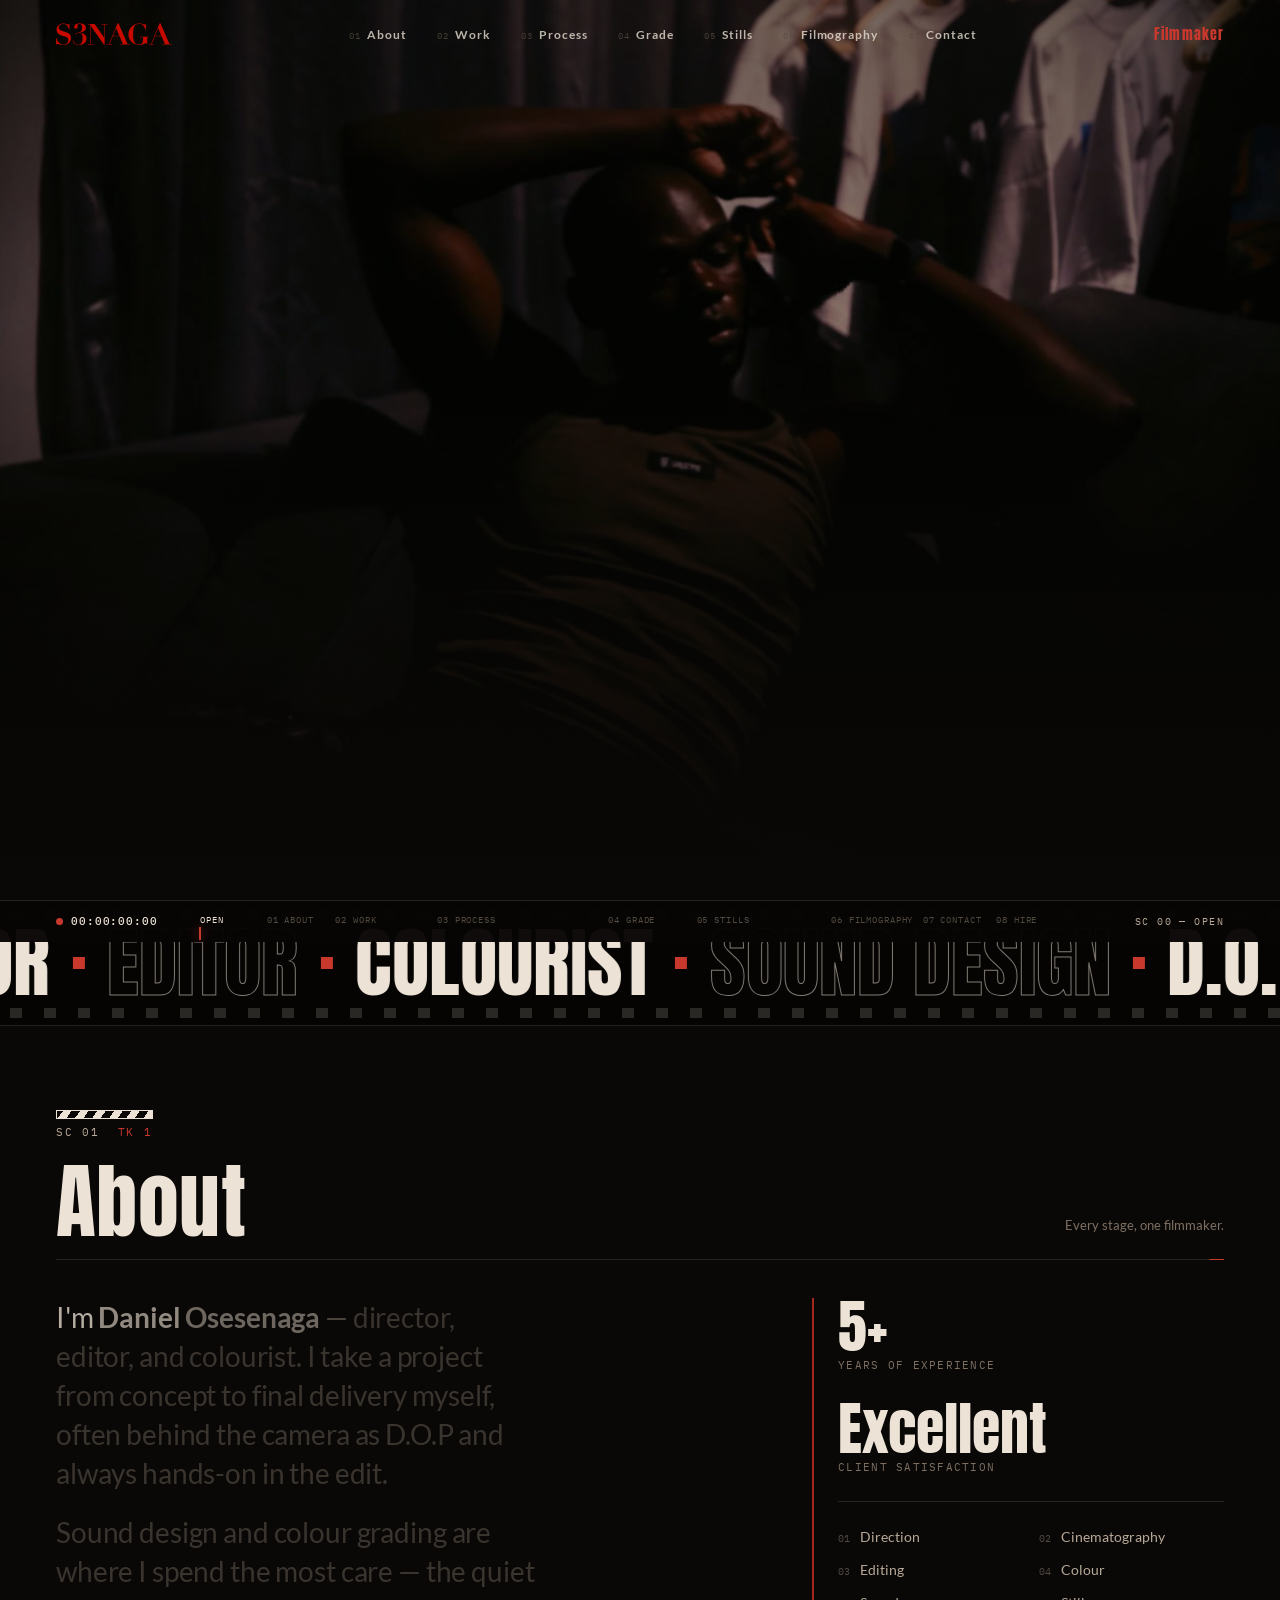
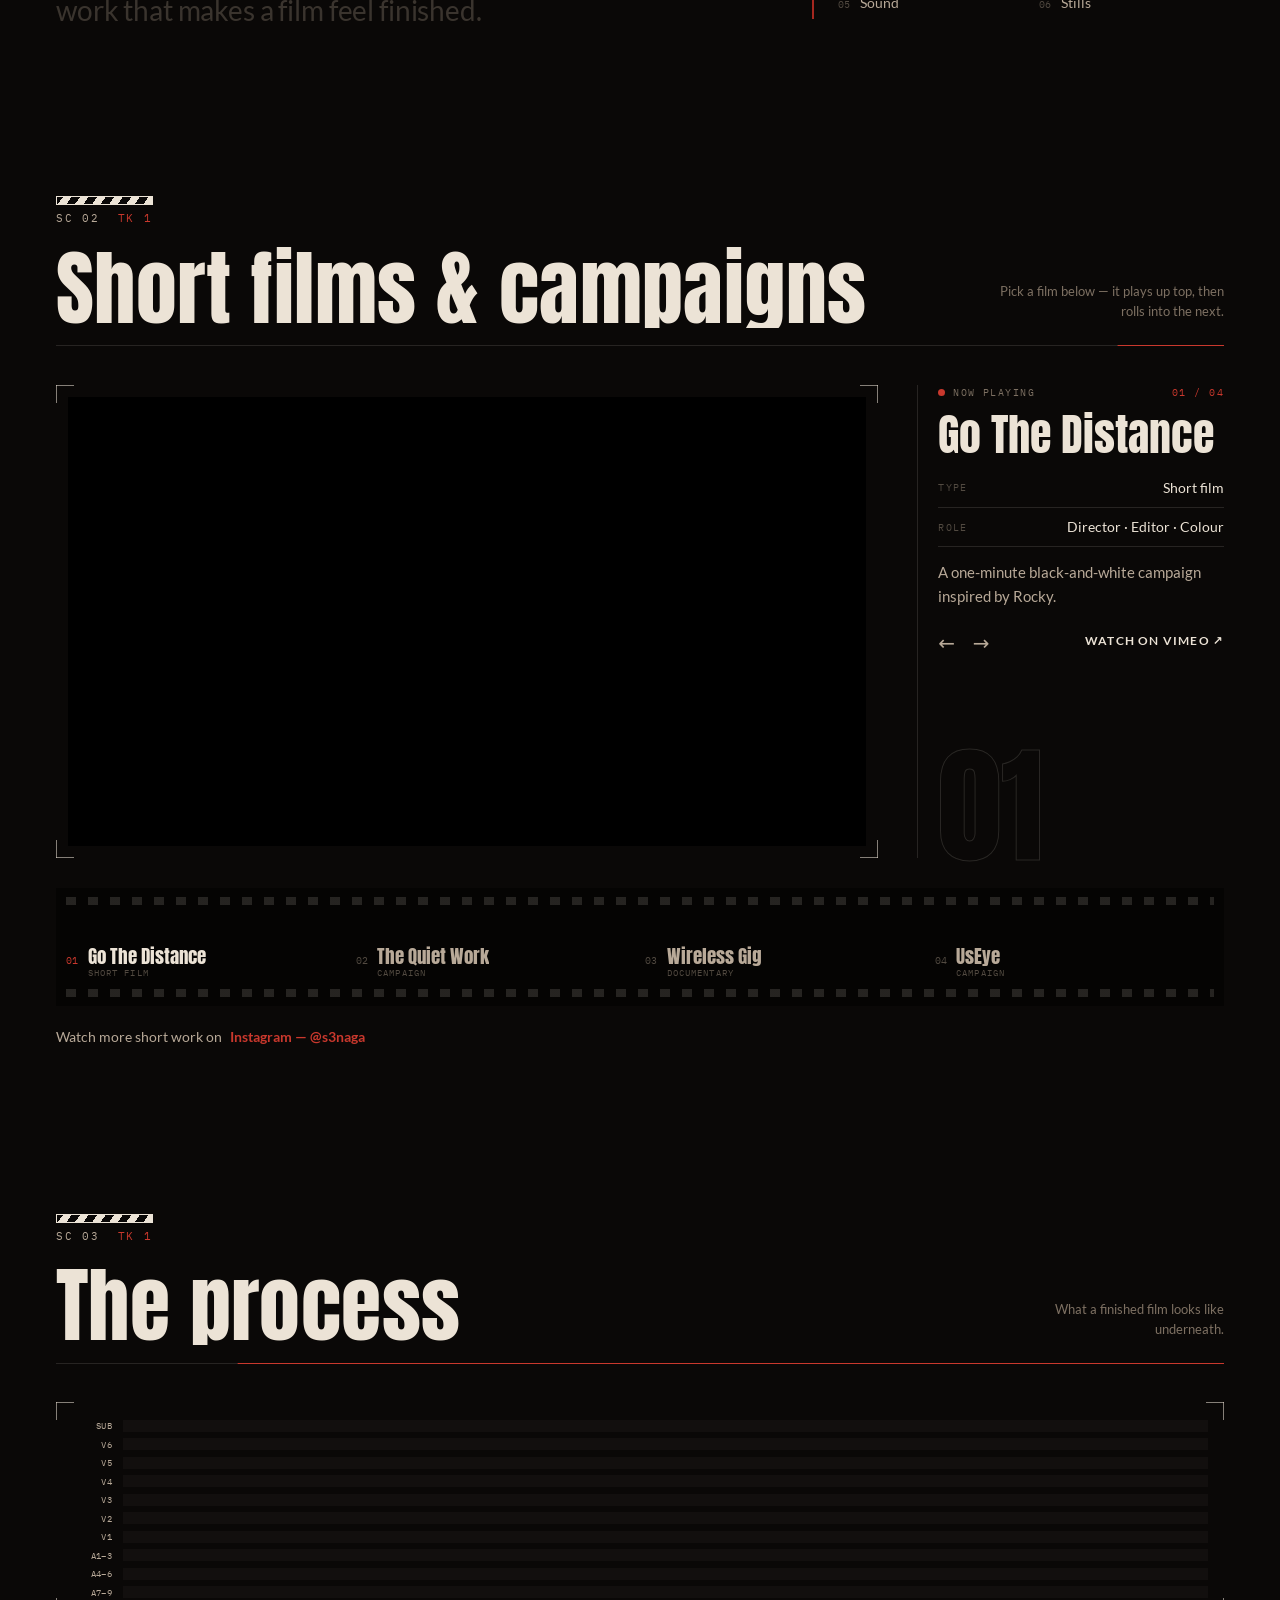
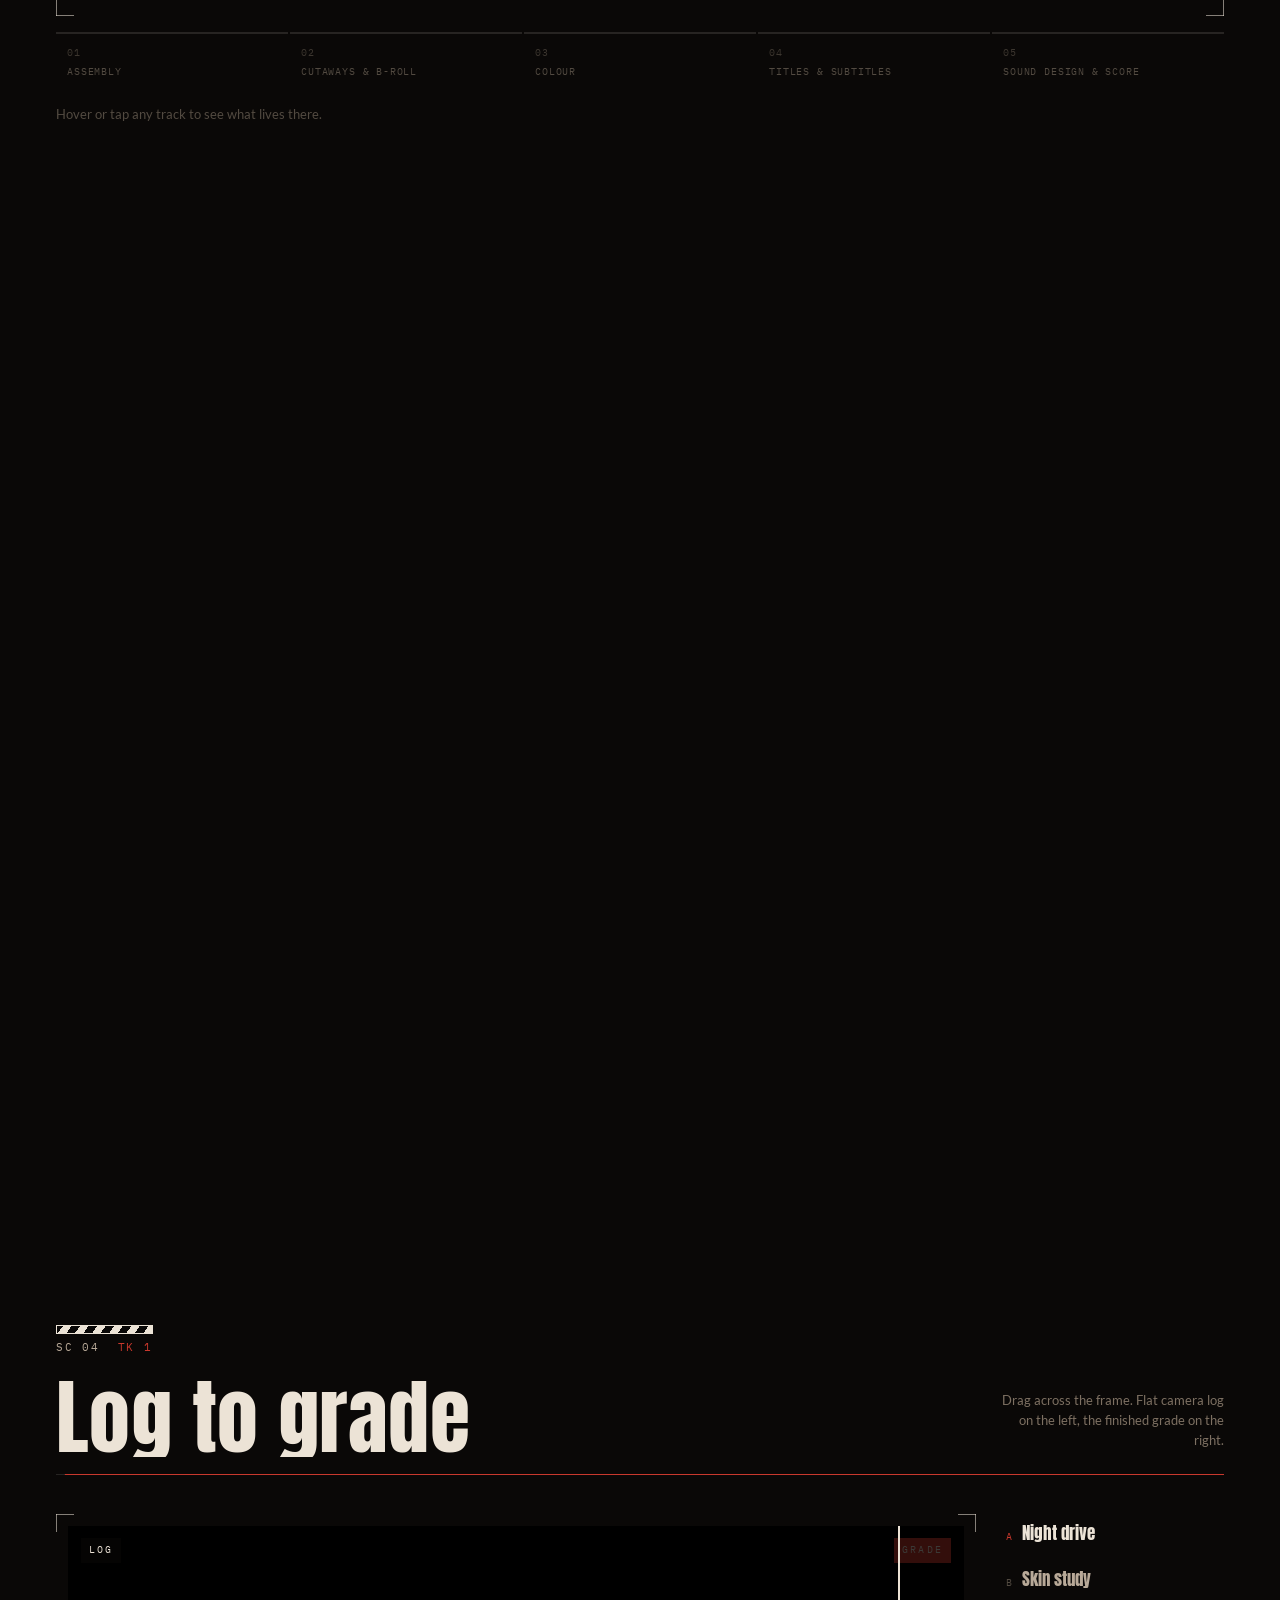
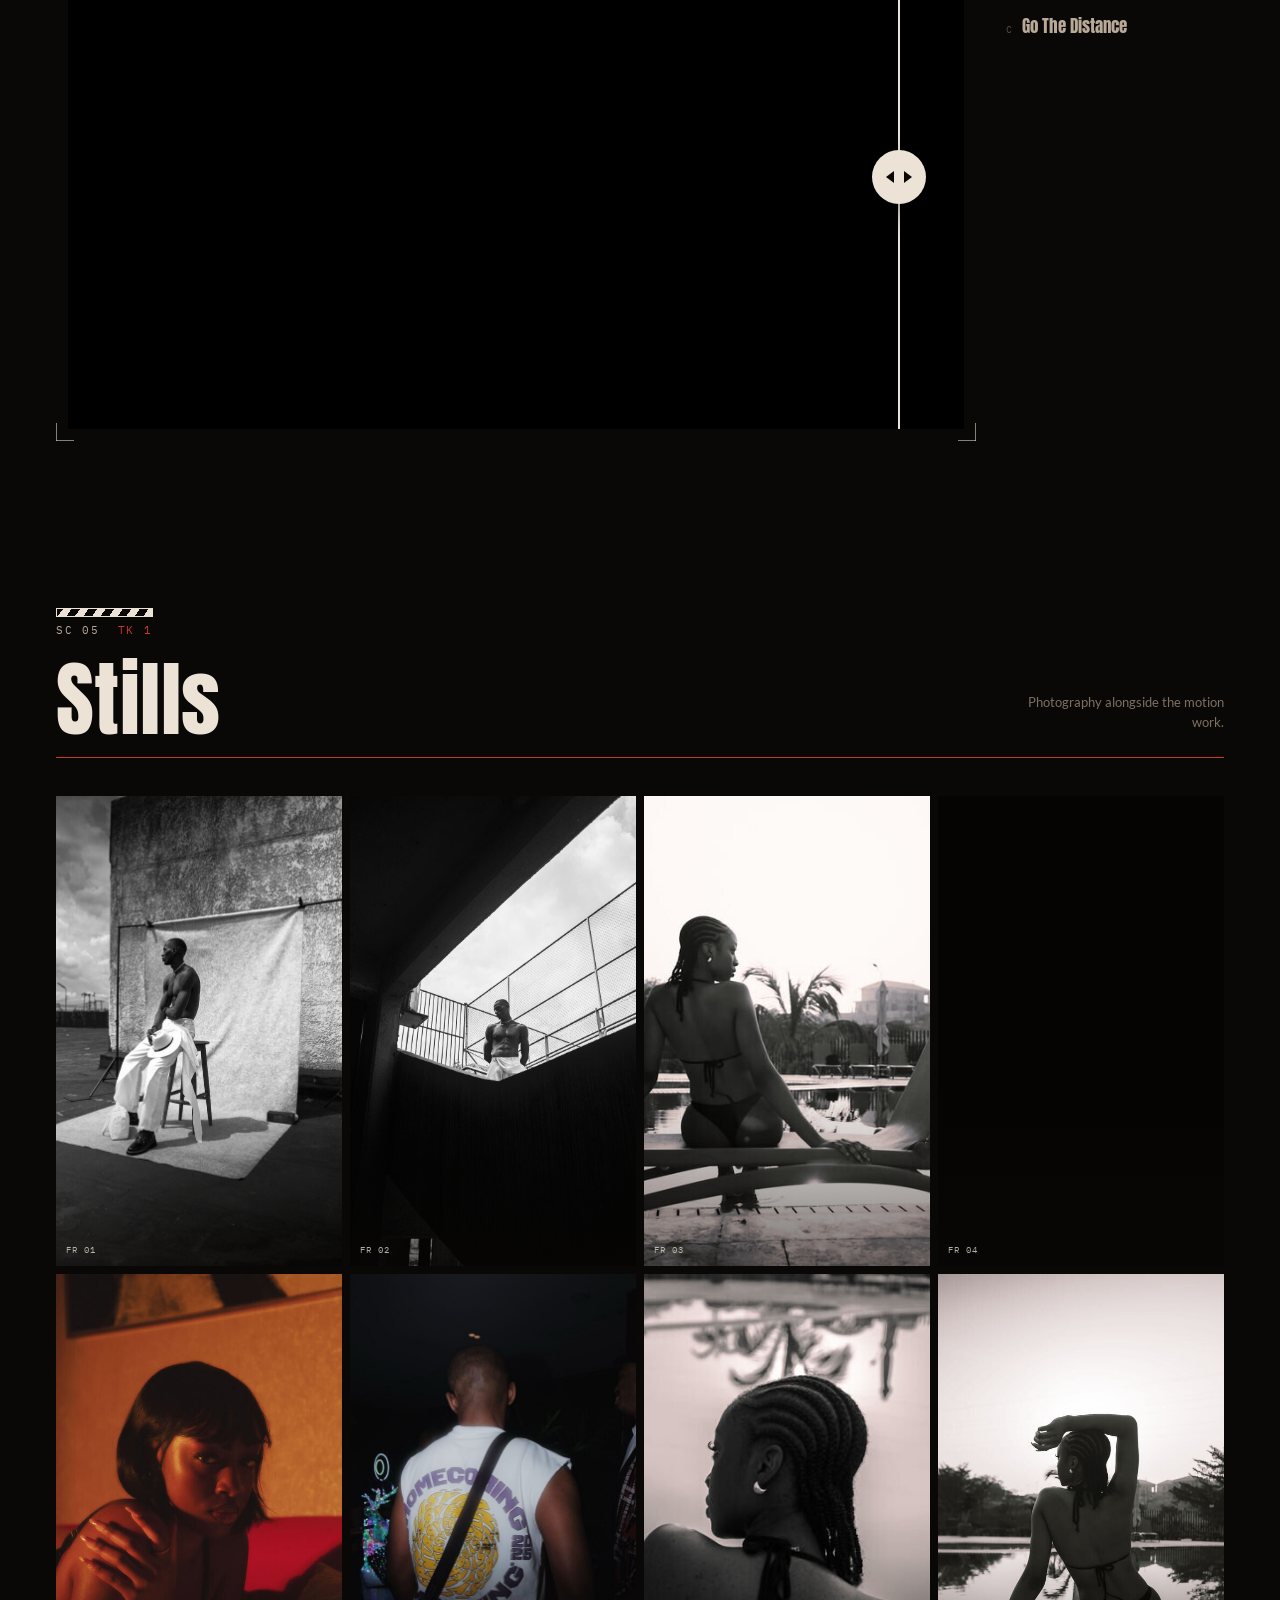
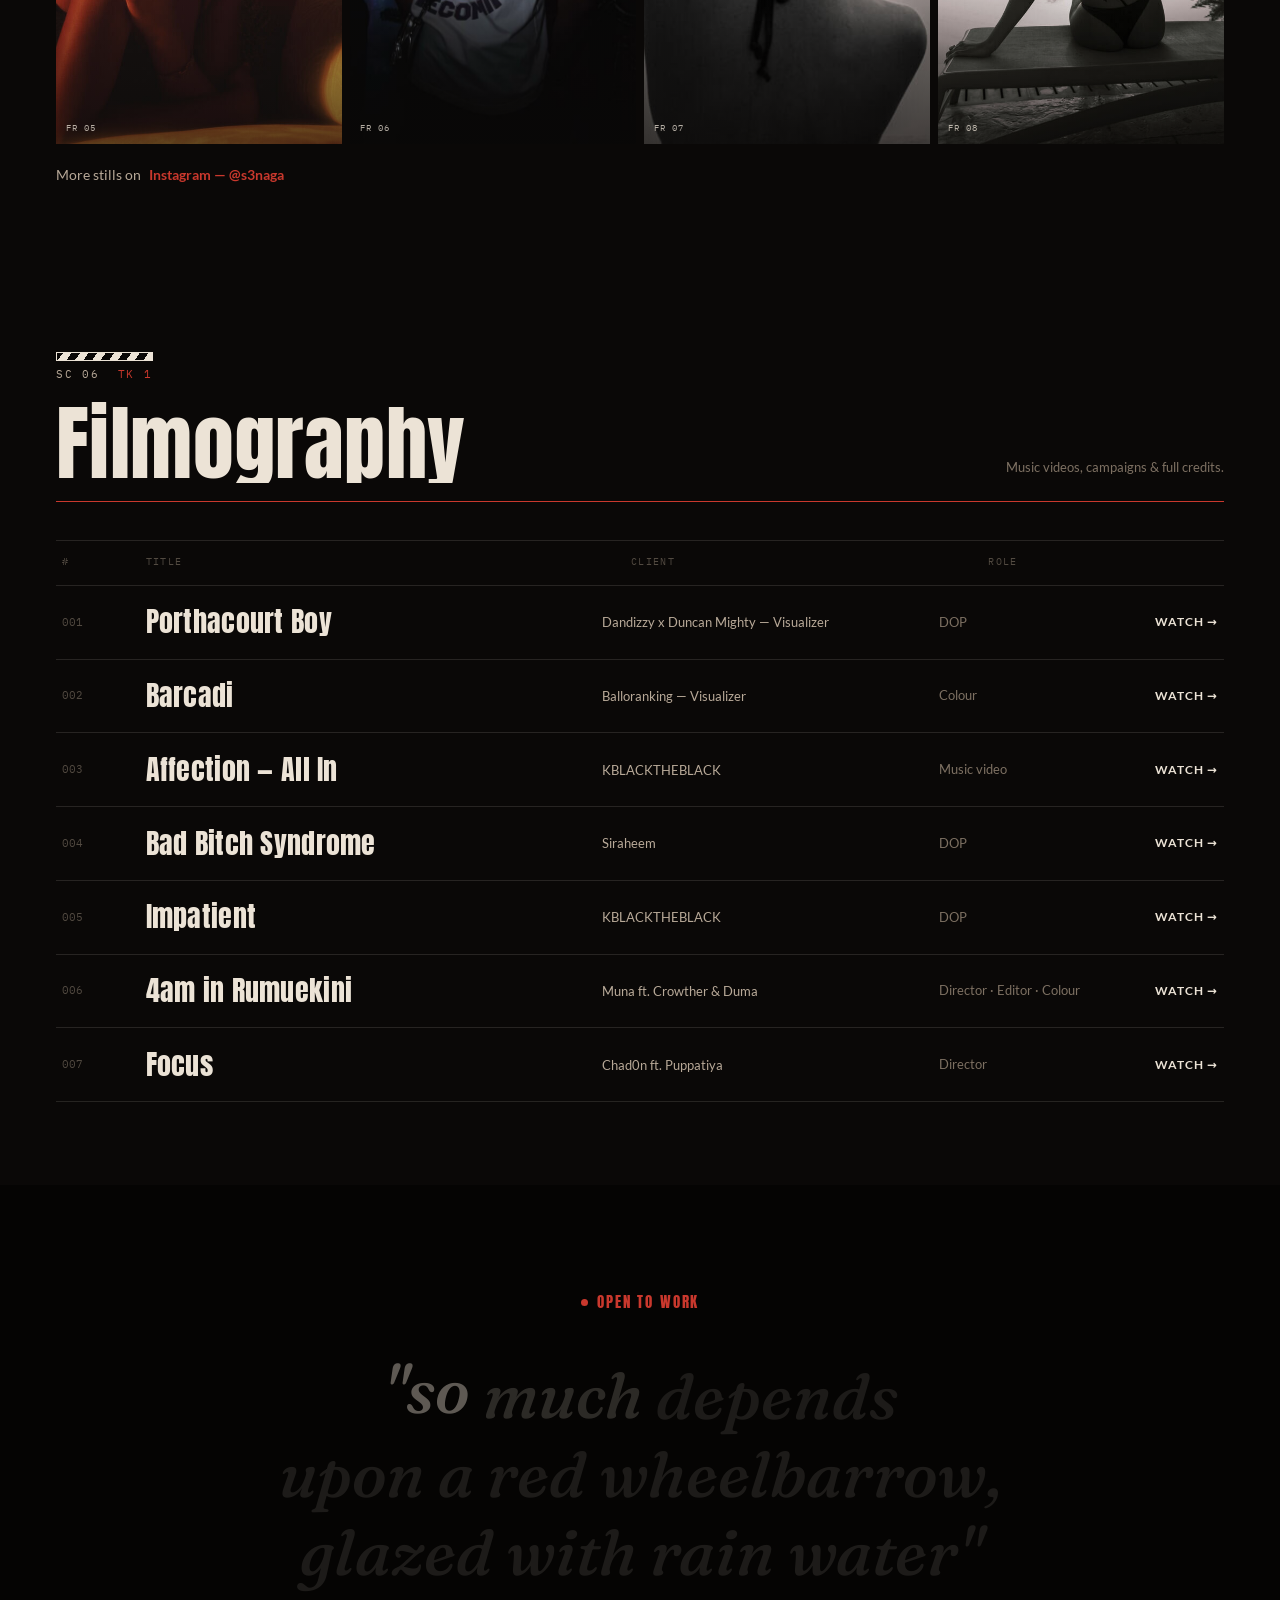
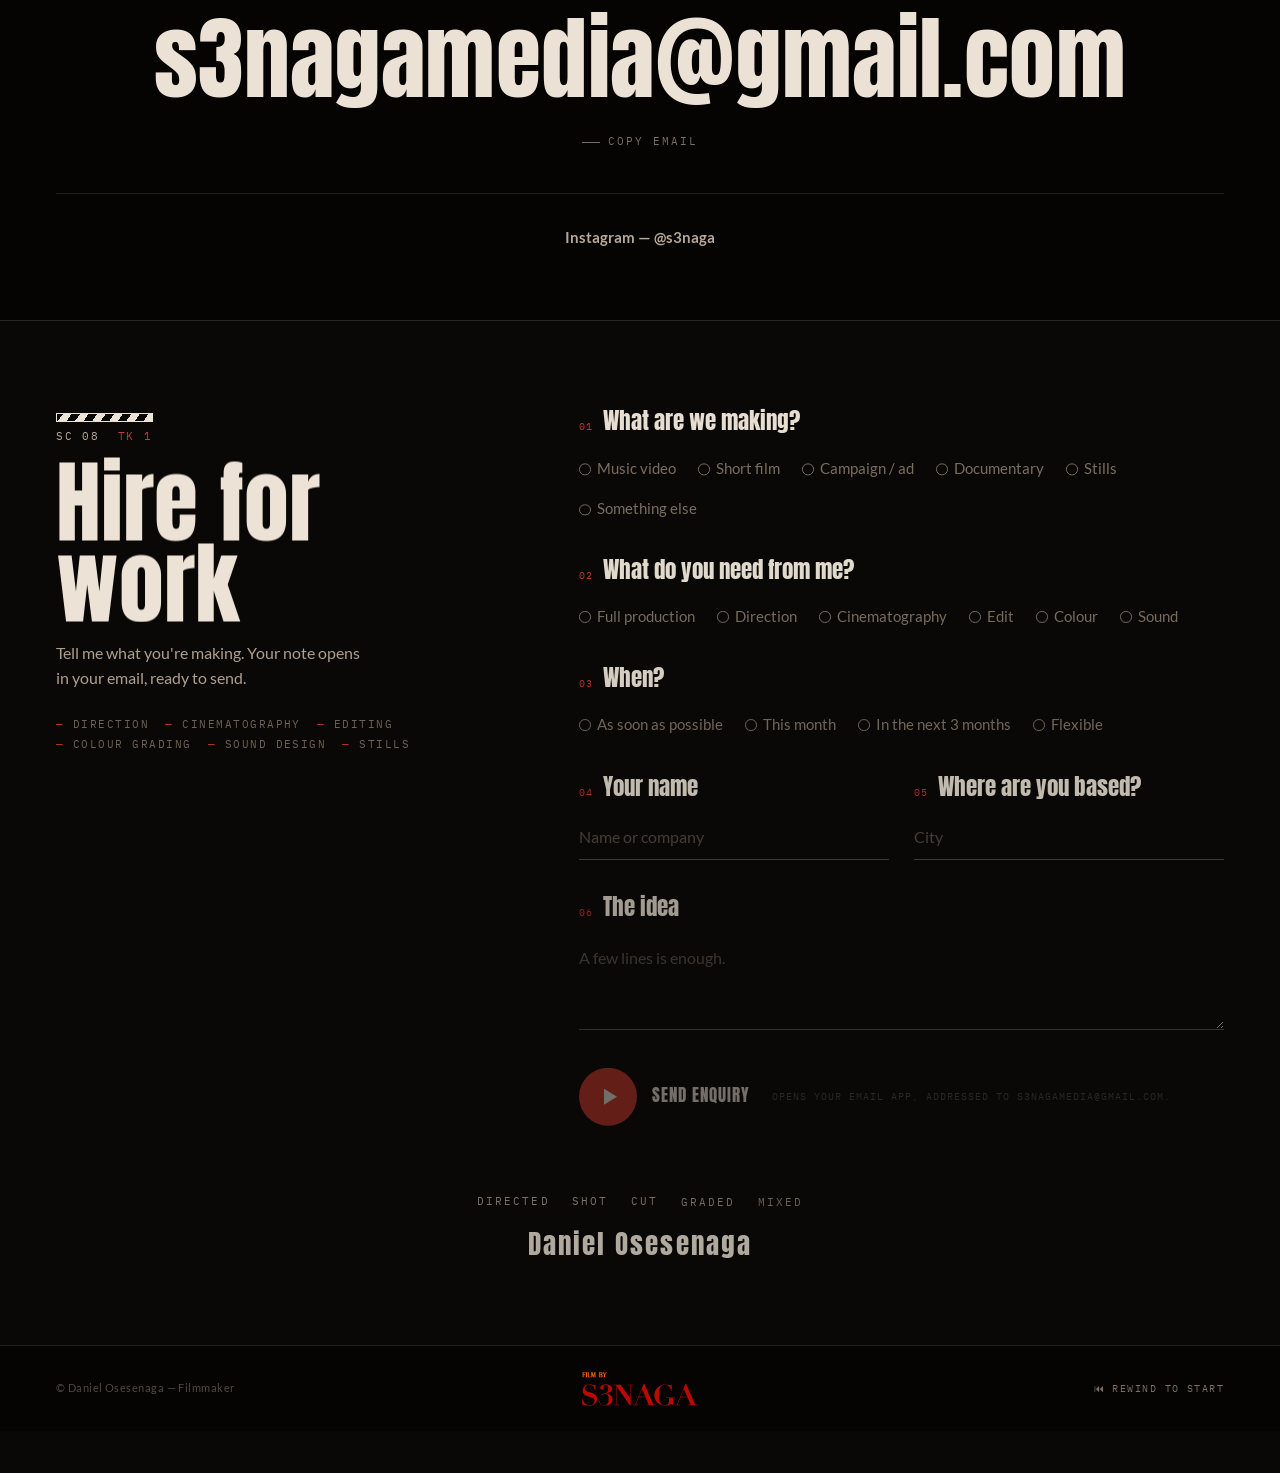
==== index.html @ 880124c6 "S3NAGA portfolio: reel, process, log-to-grade, stills, filmography, hire Co-Authored-By: Claude Opus" ====
<!DOCTYPE html>
<html lang="en">
<head>
<meta charset="UTF-8">
<meta name="viewport" content="width=device-width, initial-scale=1.0, viewport-fit=cover">
<title>Daniel Osesenaga — Filmmaker</title>
<meta name="description" content="Daniel Osesenaga (s3naga) — director, editor, colourist and sound designer. Short films, campaigns, music videos and stills.">
<meta name="theme-color" content="#0a0807">
<meta property="og:type" content="website">
<meta property="og:title" content="Daniel Osesenaga — Filmmaker">
<meta property="og:description" content="Director · Editor · Colourist · Sound. Filmmaker through every story, from first frame to final mix.">
<meta property="og:url" content="https://s3naga.netlify.app/">
<meta property="og:image" content="https://s3naga.netlify.app/assets/poster.jpg">
<meta name="twitter:card" content="summary_large_image">
<link rel="icon" href="data:image/svg+xml,%3Csvg xmlns='http://www.w3.org/2000/svg' viewBox='0 0 32 32'%3E%3Crect width='32' height='32' fill='%230a0807'/%3E%3Ccircle cx='16' cy='16' r='7' fill='%23c9382d'/%3E%3C/svg%3E">
<link rel="preconnect" href="https://player.vimeo.com">
<link rel="preload" href="fonts/anton-latin-400-normal.woff2" as="font" type="font/woff2" crossorigin>
<link rel="preload" href="fonts/lato-latin-400-normal.woff2" as="font" type="font/woff2" crossorigin>
<link rel="stylesheet" href="css/style.css">
<script>
  (function(){
    var d = document.documentElement;
    d.classList.add('js');
    var reduce = window.matchMedia && window.matchMedia('(prefers-reduced-motion: reduce)').matches;
    if (reduce) d.classList.add('reduce-motion');
    var seen = false;
    try { seen = sessionStorage.getItem('s3_leader') === '1'; } catch(e) {}
    if (!reduce && !seen) d.classList.add('show-leader');
    if (window.matchMedia && window.matchMedia('(hover: hover) and (pointer: fine)').matches) d.classList.add('fine-pointer');
  })();
</script>
</head>
<body>

<a class="skip-link" href="#about">Skip to content</a>

<!-- ============ FILM LEADER (intro) ============ -->
<div class="leader" id="leader" aria-hidden="true">
  <div class="leader-grid"><i class="lg-h"></i><i class="lg-v"></i></div>
  <div class="leader-ring">
    <div class="leader-sweep" id="leaderSweep"></div>
    <svg viewBox="0 0 200 200"><circle cx="100" cy="100" r="92"/><circle cx="100" cy="100" r="78"/></svg>
    <span class="leader-num" id="leaderNum">3</span>
  </div>
  <div class="leader-title" id="leaderTitle">
    <svg viewBox="0 0 1818 531" role="img" aria-label="Film by S3NAGA"><path class="lt-by" fill="#FF6500" fill-rule="evenodd" d="M4.0 82.8C4.0 82.6 5.1 80.3 6.5 77.6C9.0 72.7 9.0 72.6 9.0 43.5C9.0 14.4 9.0 14.3 6.5 9.4C5.1 6.7 4.0 4.4 4.0 4.2C4.0 4.1 15.1 4.1 28.7 4.2L53.5 4.5L54.6 9.5C55.3 12.2 55.9 15.5 55.9 16.8C56.0 19.0 55.9 19.0 51.8 16.0C47.8 13.1 47.4 13.0 36.3 13.0L25.0 13.0L25.0 26.1L25.0 39.2L31.8 38.6C35.6 38.2 40.7 36.8 43.5 35.5C46.2 34.2 48.5 33.2 48.7 33.3C48.9 33.6 45.2 51.6 44.4 53.9C44.1 55.0 43.5 54.7 42.3 52.9C39.6 48.8 37.8 48.0 31.3 48.0L25.0 48.0L25.0 65.5L25.0 83.0L14.5 83.0C8.7 83.0 4.0 82.9 4.0 82.8ZM58.5 79.4C59.8 77.4 61.2 74.4 61.5 72.6C61.9 70.9 62.0 56.4 61.8 40.4L61.5 11.3L58.7 7.7L55.9 4.0L70.0 4.0L84.1 4.0L81.3 7.7L78.5 11.3L78.5 43.5L78.5 75.7L81.3 79.3L84.1 83.0L70.1 83.0L56.1 83.0L58.5 79.4ZM87.7 79.3L90.5 75.7L90.5 43.5L90.5 11.3L87.7 7.7L84.9 4.0L99.1 4.0C112.7 4.0 113.2 4.1 111.7 5.8C106.8 11.2 106.3 17.0 107.7 55.2L108.3 74.0L118.2 74.0C128.3 74.0 130.7 73.4 134.7 69.7C136.0 68.6 137.3 68.0 137.6 68.3C138.0 68.7 137.7 72.0 136.9 75.7L135.5 82.5L110.2 82.8L84.9 83.0L87.7 79.3ZM139.3 81.2C143.6 76.5 144.0 73.3 144.0 43.5C144.0 13.7 143.6 10.5 139.3 5.8C137.8 4.1 138.4 4.0 154.4 4.0L171.1 4.0L169.1 6.6C167.9 8.1 167.0 10.4 167.0 11.9C167.0 13.3 169.4 23.3 172.4 33.9L177.7 53.4L185.4 30.2C191.1 13.3 193.8 6.6 195.3 5.5C196.9 4.4 200.2 4.0 207.3 4.0L217.1 4.0L214.3 7.7L211.5 11.3L211.5 43.5L211.5 75.7L214.3 79.3L217.1 83.0L193.7 83.0C172.6 83.0 170.2 82.8 168.7 81.2C167.8 80.3 164.0 68.9 160.1 56.0L153.1 32.5L153.1 54.0C153.0 75.4 153.0 75.6 155.5 79.3L158.1 83.0L147.9 83.0C138.2 83.0 137.8 82.9 139.3 81.2ZM265.4 81.1C269.4 76.7 269.9 72.6 269.9 43.5C269.9 14.4 269.4 10.3 265.4 5.9C263.7 4.0 264.0 4.0 285.6 4.0C304.8 4.0 308.0 4.3 311.5 5.9C323.1 11.2 325.0 23.7 315.8 33.6L311.7 38.1L316.7 43.3C324.0 50.8 325.3 53.8 324.8 62.5C324.4 71.6 321.2 76.7 313.7 80.5C308.7 83.0 308.2 83.0 286.1 83.0C264.0 83.0 263.7 83.0 265.4 81.1ZM340.3 81.2C344.0 77.1 345.0 72.4 345.0 58.5L345.0 45.0L337.4 29.7C333.2 21.4 328.0 12.1 325.9 9.2L321.9 4.0L335.0 4.0C347.6 4.0 348.0 4.1 347.0 5.9C345.2 9.3 346.0 12.3 351.4 22.9L356.7 33.4L362.9 22.4C369.2 11.2 369.8 9.3 368.0 5.9C367.0 4.1 367.4 4.0 377.3 4.0L387.6 4.0L383.1 8.8C380.5 11.5 374.6 20.5 369.7 29.4L360.8 45.1L361.2 60.3C361.5 74.2 361.7 75.8 363.8 78.7C365.0 80.4 366.0 82.1 366.0 82.4C366.0 82.7 359.9 83.0 352.3 83.0C339.3 83.0 338.8 82.9 340.3 81.2ZM192.2 78.8C194.4 75.6 194.5 74.6 194.8 54.5C195.0 43.0 194.9 33.8 194.5 34.1C194.2 34.4 191.3 42.7 188.0 52.4C181.6 71.5 181.6 72.6 186.2 79.2C188.7 82.8 189.4 82.7 192.2 78.8ZM304.6 71.6C307.6 68.6 308.0 67.6 308.0 62.8C308.0 58.6 307.4 56.4 305.2 52.9C300.5 45.6 300.1 45.5 292.6 48.7L286.0 51.5L286.0 63.2L286.0 75.0L293.6 75.0C300.9 75.0 301.3 74.9 304.6 71.6ZM289.3 40.9C300.7 35.0 306.6 23.8 303.0 15.1C301.6 11.7 297.5 10.0 290.2 10.0L286.0 10.0L286.0 26.0C286.0 34.8 286.3 42.0 286.6 42.0C286.9 42.0 288.1 41.5 289.3 40.9Z"/><path class="lt-name" fill="#C60A00" fill-rule="evenodd" d="M87.0 525.0C76.2 523.2 66.3 520.8 43.6 514.5C24.2 509.2 17.2 509.8 13.5 517.1C12.2 519.6 11.4 520.0 8.0 520.0L4.0 520.0L4.0 470.0L4.0 420.0L7.8 420.0L11.5 420.0L13.8 429.8C24.5 473.8 52.6 507.1 87.7 517.2C94.6 519.3 97.6 519.5 115.0 519.4C131.9 519.4 135.5 519.1 142.4 517.2C164.2 511.1 179.7 498.4 188.6 479.3C199.9 455.2 196.4 430.5 179.7 415.4C168.3 405.2 154.4 399.1 116.0 387.5C85.0 378.2 74.7 374.4 60.9 367.4C37.3 355.4 22.4 339.4 15.6 319.0C12.2 308.6 11.0 300.5 11.0 286.4C11.0 271.2 13.1 262.1 20.0 248.5C32.8 223.0 56.5 204.8 88.0 196.3C95.9 194.2 100.5 193.7 114.7 193.3C138.6 192.6 146.2 194.0 177.0 204.9C193.2 210.7 198.8 210.2 202.5 202.9C203.8 200.4 204.6 200.0 208.0 200.0L212.0 200.0L212.0 243.0L212.0 286.0L208.6 286.0C205.7 286.0 205.1 285.6 204.5 283.2C204.2 281.7 201.6 274.4 198.8 267.0C186.8 234.7 173.5 216.9 154.5 207.6C144.6 202.7 137.2 201.0 123.9 200.3C97.2 199.0 77.2 205.8 61.4 221.5C52.4 230.4 48.0 238.1 45.9 248.8C43.4 262.0 48.4 276.4 59.1 287.0C69.8 297.5 87.9 305.9 125.2 317.6C156.4 327.3 168.1 331.6 181.6 338.0C217.3 354.9 233.5 375.2 237.1 407.6C240.5 437.9 229.2 469.1 206.5 491.6C188.4 509.5 164.9 521.1 137.5 525.5C125.0 527.6 100.4 527.3 87.0 525.0ZM1274.5 525.1C1237.2 518.4 1206.0 501.5 1179.2 473.5C1157.9 451.2 1143.7 424.5 1136.8 393.8C1134.8 384.6 1134.5 381.0 1134.5 360.5C1134.6 338.8 1134.7 336.8 1137.4 325.6C1142.3 304.5 1149.3 288.4 1161.0 270.7C1182.3 238.7 1215.6 213.5 1252.7 201.1C1272.9 194.4 1278.8 193.5 1302.0 193.5C1325.3 193.6 1328.8 194.2 1359.0 203.0C1385.0 210.5 1391.9 210.6 1396.5 203.3C1398.2 200.5 1399.1 200.1 1402.8 200.0L1407.0 200.0L1407.0 246.0L1407.0 292.0L1403.2 292.0L1399.5 292.0L1395.2 278.7C1382.9 240.7 1363.3 216.2 1337.0 206.1C1324.0 201.0 1314.6 199.7 1297.5 200.3C1279.6 201.0 1270.5 203.0 1257.5 209.4C1236.4 219.8 1221.9 240.3 1214.6 270.0C1209.5 290.9 1208.8 300.1 1208.3 349.7C1207.8 396.5 1208.4 412.2 1211.6 433.9C1218.7 482.1 1238.3 508.4 1273.5 517.2C1281.0 519.0 1285.4 519.4 1299.5 519.4C1318.5 519.5 1322.5 518.8 1333.3 513.2C1349.3 504.9 1358.6 487.4 1361.9 459.0C1362.5 454.3 1363.2 440.7 1363.6 428.8L1364.3 407.0L1340.6 407.0L1317.0 407.0L1317.0 403.5L1317.0 400.0L1387.0 400.0L1457.0 400.0L1457.0 403.5L1457.0 407.0L1442.0 407.0L1427.0 407.0L1427.0 458.5L1427.0 510.0L1422.7 510.0C1418.9 510.0 1418.3 509.7 1417.1 506.9C1415.5 503.3 1409.4 500.1 1403.9 500.0C1397.4 500.0 1385.8 503.7 1369.6 511.0C1340.5 524.1 1327.8 527.1 1301.1 526.9C1289.9 526.9 1281.2 526.3 1274.5 525.1ZM331.9 524.4C298.9 518.5 276.1 498.0 266.0 465.3C263.4 456.9 263.5 455.4 266.4 454.6C267.7 454.3 269.4 453.8 270.2 453.5C271.3 453.1 272.0 454.3 272.8 458.0C277.7 479.2 293.6 500.4 311.8 509.8C323.1 515.7 332.3 518.1 346.6 518.7C385.4 520.5 407.4 502.1 414.6 462.0C418.4 440.8 418.0 396.4 414.0 380.8C407.1 354.3 390.0 341.9 360.0 341.9C343.7 341.9 329.5 345.9 314.0 355.0C310.2 357.2 306.7 359.0 306.1 359.0C304.6 359.0 301.8 353.2 302.6 351.8C303.0 351.2 308.3 348.3 314.4 345.4C325.6 340.0 336.0 336.9 360.2 331.7C367.2 330.2 374.8 327.8 378.7 325.8C392.3 319.2 401.8 306.1 406.7 287.2C410.1 274.2 411.1 247.9 408.7 235.2C404.0 210.6 389.3 198.8 364.9 200.2C354.7 200.8 347.5 203.6 342.6 209.1C337.4 214.7 336.5 219.5 338.0 231.0C338.7 236.2 339.4 244.8 339.7 250.0C340.0 258.5 339.9 259.9 337.8 263.4C336.3 266.1 333.8 268.2 330.5 269.9C326.1 272.2 324.4 272.5 314.5 272.5C304.1 272.5 303.0 272.3 297.5 269.5C292.9 267.1 291.1 265.5 289.2 262.0C287.1 257.9 286.9 256.5 287.2 247.5C287.5 239.2 288.0 236.5 290.3 231.6C299.4 211.9 319.3 199.4 349.3 194.5C361.2 192.6 388.5 192.6 401.1 194.5C435.0 199.6 458.0 216.1 466.5 241.4C468.5 247.5 469.0 250.8 469.0 259.2C469.0 270.3 467.7 276.7 463.8 285.2C454.6 304.9 431.0 319.5 389.5 331.0C371.7 335.9 372.0 335.8 374.4 335.9C378.8 336.1 400.4 341.4 411.1 345.0C447.3 357.0 469.0 376.9 476.6 405.0C479.1 413.9 479.1 437.0 476.8 445.7C473.8 456.7 469.1 467.4 463.9 475.4C446.8 501.5 419.9 518.1 385.5 524.0C371.5 526.4 344.0 526.6 331.9 524.4ZM499.0 516.5L499.0 513.0L519.5 513.0L540.0 513.0L540.0 360.0L540.0 207.0L519.5 207.0L499.0 207.0L499.0 203.5L499.0 200.0L552.8 200.0L606.5 200.1L680.4 306.0C721.1 364.3 754.5 412.0 754.7 412.0C754.9 412.0 755.0 365.9 755.0 309.5L755.0 207.0L734.5 207.0L714.0 207.0L714.0 203.5L714.0 200.0L759.5 200.0L805.0 200.0L805.0 203.5L805.0 207.0L784.0 207.0L763.0 207.0L763.0 363.5L763.0 520.1L756.3 519.8L749.7 519.5L650.8 378.5C596.5 300.9 551.1 236.4 550.0 235.0C548.1 232.5 548.1 233.9 548.1 372.8L548.0 513.0L569.0 513.0L590.0 513.0L590.0 516.5L590.0 520.0L544.5 520.0L499.0 520.0L499.0 516.5ZM794.0 516.5L794.0 513.0L812.9 513.0L831.7 513.0L846.2 477.8C854.2 458.4 884.2 385.0 913.0 314.8L965.4 187.0L972.0 187.0L978.5 187.0L1049.1 349.8L1119.6 512.5L1138.8 512.8L1158.0 513.0L1158.0 516.5L1158.0 520.0L1082.5 520.0L1007.0 520.0L1007.0 516.5L1007.0 513.0L1027.3 512.8L1047.7 512.5L1022.0 453.0L996.4 393.5L943.0 393.5L889.7 393.5L865.3 452.5C851.9 484.9 841.0 511.8 841.0 512.2C841.0 512.6 849.8 513.0 860.5 513.0L880.0 513.0L880.0 516.5L880.0 520.0L837.0 520.0L794.0 520.0L794.0 516.5ZM1450.0 516.5L1450.0 513.0L1468.9 513.0L1487.7 513.0L1502.2 477.8C1510.2 458.4 1540.2 385.0 1569.0 314.8L1621.4 187.0L1628.0 187.0L1634.5 187.0L1705.1 349.8L1775.6 512.5L1794.8 512.8L1814.0 513.0L1814.0 516.5L1814.0 520.0L1738.5 520.0L1663.0 520.0L1663.0 516.5L1663.0 513.0L1683.3 512.8L1703.7 512.5L1678.0 453.0L1652.4 393.5L1599.0 393.5L1545.7 393.5L1521.3 452.5C1507.9 484.9 1497.0 511.8 1497.0 512.2C1497.0 512.6 1505.8 513.0 1516.5 513.0L1536.0 513.0L1536.0 516.5L1536.0 520.0L1493.0 520.0L1450.0 520.0L1450.0 516.5ZM993.0 385.3C993.0 384.9 981.4 357.9 967.3 325.2C949.2 283.3 941.4 266.3 940.9 267.6C940.5 268.7 929.8 294.9 917.0 326.0C904.2 357.1 893.5 383.3 893.3 384.2C892.8 385.9 895.6 386.0 942.9 386.0C970.4 386.0 993.0 385.7 993.0 385.3ZM1649.0 385.3C1649.0 384.9 1637.4 357.9 1623.3 325.2C1605.2 283.3 1597.4 266.3 1596.9 267.6C1596.5 268.7 1585.8 294.9 1573.0 326.0C1560.2 357.1 1549.5 383.3 1549.3 384.2C1548.8 385.9 1551.6 386.0 1598.9 386.0C1626.4 386.0 1649.0 385.7 1649.0 385.3Z"/></svg>
  </div>
  <div class="leader-meta"><span>S3NAGA</span><span>REEL — 2026</span></div>
  <i class="leader-bar top"></i><i class="leader-bar bottom"></i>
  <span class="leader-skip">Click to skip</span>
</div>

<!-- ============ CURSOR ============ -->
<div class="cursor" aria-hidden="true">
  <div class="cursor-ring"><i class="tick t"></i><i class="tick r"></i><i class="tick b"></i><i class="tick l"></i><span class="cursor-label"></span></div>
  <div class="cursor-dot"></div>
</div>

<!-- ============ NAV ============ -->
<nav class="nav" id="nav">
  <a href="#top" class="wordmark" data-cursor="Top" aria-label="S3NAGA — back to top"><img src="assets/logo-mark.svg" alt="S3NAGA" width="120" height="28"></a>
  <div class="nav-links">
    <a href="#about"><i>01</i>About</a>
    <a href="#work"><i>02</i>Work</a>
    <a href="#process"><i>03</i>Process</a>
    <a href="#grade"><i>04</i>Grade</a>
    <a href="#stills"><i>05</i>Stills</a>
    <a href="#filmography"><i>06</i>Filmography</a>
    <a href="#contact"><i>07</i>Contact</a>
  </div>
  <span class="nav-role">Filmmaker</span>
  <button class="menu-btn" id="menuBtn" aria-expanded="false" aria-controls="menu"><span class="mb-txt">Menu</span><i class="mb-icon"><b></b><b></b></i></button>
</nav>

<div class="menu" id="menu" hidden>
  <ol>
    <li><a href="#about"><i>SC 01</i>About</a></li>
    <li><a href="#work"><i>SC 02</i>Work</a></li>
    <li><a href="#process"><i>SC 03</i>Process</a></li>
    <li><a href="#grade"><i>SC 04</i>Grade</a></li>
    <li><a href="#stills"><i>SC 05</i>Stills</a></li>
    <li><a href="#filmography"><i>SC 06</i>Filmography</a></li>
    <li><a href="#contact"><i>SC 07</i>Contact</a></li>
    <li><a href="#hire"><i>SC 08</i>Hire</a></li>
  </ol>
  <p class="menu-foot"><a href="mailto:s3nagamedia@gmail.com">s3nagamedia@gmail.com</a><a href="https://instagram.com/s3naga" target="_blank" rel="noopener">@s3naga</a></p>
</div>

<!-- ============ HERO ============ -->
<header class="hero" id="top">
  <div class="hero-frame" id="heroFrame">
    <video id="heroVideo" autoplay muted loop playsinline preload="auto" poster="assets/poster.jpg">
      <source src="assets/hero.mp4" type="video/mp4">
    </video>
    <div class="hero-shade"></div>
  </div>

  <div class="hud" id="hud" aria-hidden="true">
    <i class="hud-c tl"></i><i class="hud-c tr"></i><i class="hud-c bl"></i><i class="hud-c br"></i>
    <div class="hud-row top">
      <span class="rec"><b></b>REC</span>
      <span class="hud-tc" id="heroTC">00:00:00:00</span>
      <span class="hud-dim">A-CAM · 24 FPS</span>
    </div>
    <div class="hud-cross"></div>
  </div>

  <div class="hero-content" id="heroContent">
    <h1 class="hero-name" aria-label="Daniel Osesenaga">
      <span class="hn hn-1" aria-hidden="true">DANIEL</span>
      <span class="hn hn-2" aria-hidden="true">OSESENAGA</span>
    </h1>
    <div class="hero-lower">
      <div>
        <div class="hero-role">Director · Editor · Colourist · Sound</div>
        <p class="tagline">Filmmaker through every story, from first frame to final mix.</p>
      </div>
      <div class="hero-ctas">
        <a href="#work" class="cta cta-play" data-cursor="Play"><span class="cta-icon magnetic"><i></i></span><span class="cta-txt">Watch work</span></a>
        <a href="#contact" class="cta cta-line" data-cursor="Say hi"><span class="cta-txt">Get in touch</span><span class="cta-arrow">→</span></a>
      </div>
    </div>
  </div>

  <div class="scroll-cue" aria-hidden="true"><span>Scroll</span><i></i></div>
</header>

<!-- ============ FILM STRIP (roles) ============ -->
<div class="filmstrip" aria-hidden="true">
  <div class="filmstrip-track" id="stripTrack">
    <div class="strip-set">
      <span>Director</span><b></b><span class="o">Editor</span><b></b><span>Colourist</span><b></b><span class="o">Sound design</span><b></b><span>D.O.P</span><b></b><span class="o">Photographer</span><b></b>
    </div>
    <div class="strip-set">
      <span>Director</span><b></b><span class="o">Editor</span><b></b><span>Colourist</span><b></b><span class="o">Sound design</span><b></b><span>D.O.P</span><b></b><span class="o">Photographer</span><b></b>
    </div>
  </div>
</div>

<main>

<!-- ============ ABOUT ============ -->
<section id="about" class="sec" data-scene="01" data-name="About">
  <div class="section-head">
    <div class="slate"><span class="slate-arm"></span><span class="slate-body">SC 01 <em>TK 1</em></span></div>
    <h2 class="reveal-title"><span>About</span></h2>
    <p>Every stage, one filmmaker.</p>
  </div>
  <div class="about-grid">
    <div class="about-bio" id="aboutBio">
      <p>I'm <strong>Daniel Osesenaga</strong> — director, editor, and colourist. I take a project from concept to final delivery myself, often behind the camera as D.O.P and always hands-on in the edit.</p>
      <p><em class="hl">Sound design</em> and <em class="hl">colour grading</em> are where I spend the most care — the quiet work that makes a film feel finished.</p>
    </div>
    <div class="stats-col">
      <div class="stat">
        <span class="num"><span class="count" data-to="5">5</span>+</span>
        <span class="label">Years of experience</span>
      </div>
      <div class="stat">
        <span class="num scramble-in" data-text="Excellent">Excellent</span>
        <span class="label">Client satisfaction</span>
      </div>
      <ul class="disciplines" aria-label="Disciplines">
        <li><i>01</i>Direction</li>
        <li><i>02</i>Cinematography</li>
        <li><i>03</i>Editing</li>
        <li><i>04</i>Colour</li>
        <li><i>05</i>Sound</li>
        <li><i>06</i>Stills</li>
      </ul>
    </div>
  </div>
</section>

<!-- ============ WORK ============ -->
<section id="work" class="sec" data-scene="02" data-name="Work">
  <div class="section-head">
    <div class="slate"><span class="slate-arm"></span><span class="slate-body">SC 02 <em>TK 1</em></span></div>
    <h2 class="reveal-title"><span>Short films &amp; campaigns</span></h2>
    <p>Pick a film below — it plays up top, then rolls into the next.</p>
  </div>

  <div class="reel" id="reel">
    <div class="reel-screen marks">
      <div class="player-shell" id="playerShell">
        <iframe id="vimeoPlayer" title="Short film player" src="https://player.vimeo.com/video/1209131828?title=0&byline=0&portrait=0&dnt=1&playsinline=1&muted=0&autopause=0" allow="autoplay; fullscreen; picture-in-picture; encrypted-media" allowfullscreen></iframe>
        <button type="button" class="reel-unmute" id="reelUnmute" hidden data-cursor="Sound"><i aria-hidden="true"></i>Tap for sound</button>
        <div class="reel-cut" id="reelCut" aria-hidden="true">
          <span class="rc-label">Next</span>
          <span class="rc-num" id="rcNum">02</span>
          <span class="rc-title" id="rcTitle">The Quiet Work</span>
        </div>
      </div>
    </div>

    <div class="reel-info" aria-live="polite">
      <div class="ri-now"><b class="live-dot"></b>Now playing <em id="reelCount">01 / 04</em></div>
      <h3 class="ri-title" id="metaTitle">Go The Distance</h3>
      <dl class="ri-meta">
        <div><dt>Type</dt><dd id="metaType">Short film</dd></div>
        <div><dt>Role</dt><dd id="metaRole">Director · Editor · Colour</dd></div>
      </dl>
      <p class="ri-desc" id="metaDesc">A one-minute black-and-white campaign inspired by Rocky.</p>
      <div class="ri-foot">
        <div class="ri-arrows">
          <button type="button" id="reelPrev" aria-label="Previous film" data-cursor="Prev">←</button>
          <button type="button" id="reelNext" aria-label="Next film" data-cursor="Next">→</button>
        </div>
        <a class="ri-watch" id="watchLink" href="https://vimeo.com/1209131828" target="_blank" rel="noopener" data-cursor="Open">Watch on Vimeo <span>↗</span></a>
      </div>
      <div class="ri-big" id="metaBig" aria-hidden="true">01</div>
    </div>

    <ol class="reel-strip" id="reelList" aria-label="Films">
      <li>
        <button type="button" class="reel-item active" data-id="1209131828" data-title="Go The Distance" data-type="Short film"
          data-role="Director · Editor · Colour" data-desc="A one-minute black-and-white campaign inspired by Rocky." data-cursor="Play" aria-current="true">
          <span class="rit-frame"><span class="rit-thumb" style="background-image:url('https://i.vimeocdn.com/video/2178633197-3389a87df4d51ce96ff1e6a004c90ce681da988215747d10d27f2b150e9621bb-d_640?region=us')"></span><span class="rit-play">▶</span></span>
          <span class="rit-bar" data-cursor="Seek"><i></i></span>
          <span class="rit-text"><span class="rit-num">01</span><span class="rit-name">Go The Distance</span><span class="rit-type">Short film</span></span>
        </button>
      </li>
      <li>
        <button type="button" class="reel-item" data-id="1231273105" data-title="The Quiet Work" data-type="Campaign"
          data-role="Director · Editor" data-desc="A basketball film inspired by Curry's 2015 MVP speech — happens in silence before the light." data-cursor="Play">
          <span class="rit-frame"><span class="rit-thumb" style="background-image:url('https://i.vimeocdn.com/video/2206406864-026442ce970a1de686808f61e0633441b829e5283283cf900f1171aee1457cee-d_640?region=us')"></span><span class="rit-play">▶</span></span>
          <span class="rit-bar" data-cursor="Seek"><i></i></span>
          <span class="rit-text"><span class="rit-num">02</span><span class="rit-name">The Quiet Work</span><span class="rit-type">Campaign</span></span>
        </button>
      </li>
      <li>
        <button type="button" class="reel-item" data-id="1231280829" data-title="Wireless Gig" data-type="Documentary"
          data-role="Director · Editor" data-desc="" data-cursor="Play">
          <span class="rit-frame"><span class="rit-thumb" style="background-image:url('https://i.vimeocdn.com/video/2206408802-04a2aa6df63f8512db5f5cda9dec7e81e9c333dd86d8621b4ad63f5e8fb669f2-d_640?region=us')"></span><span class="rit-play">▶</span></span>
          <span class="rit-bar" data-cursor="Seek"><i></i></span>
          <span class="rit-text"><span class="rit-num">03</span><span class="rit-name">Wireless Gig</span><span class="rit-type">Documentary</span></span>
        </button>
      </li>
      <li>
        <button type="button" class="reel-item" data-id="1231282633" data-title="UsEye" data-type="Campaign"
          data-role="Director · Editor" data-desc="" data-cursor="Play">
          <span class="rit-frame"><span class="rit-thumb" style="background-image:url('https://i.vimeocdn.com/video/2206417484-94291e406548bca970cbb4e97b36de5e81d47732320d61cf4106172536303c34-d_640?region=us')"></span><span class="rit-play">▶</span></span>
          <span class="rit-bar" data-cursor="Seek"><i></i></span>
          <span class="rit-text"><span class="rit-num">04</span><span class="rit-name">UsEye</span><span class="rit-type">Campaign</span></span>
        </button>
      </li>
    </ol>
  </div>
  <p class="ig-line">Watch more short work on <a href="https://www.instagram.com/s3naga?stkn=Ym16cmMxdmt4Z2ho&utm_source=qr" target="_blank" rel="noopener" data-cursor="Open">Instagram — @s3naga</a></p>
</section>

<!-- ============ PROCESS ============ -->
<section id="process" class="sec" data-scene="03" data-name="Process">
  <div class="process-pin" id="processPin">
    <div class="section-head">
      <div class="slate"><span class="slate-arm"></span><span class="slate-body">SC 03 <em>TK 1</em></span></div>
      <h2 class="reveal-title"><span>The process</span></h2>
      <p>What a finished film looks like underneath.</p>
    </div>
    <div class="process-stage">
      <div class="proc-tooltip" id="procTooltip"><strong id="procTitle">Track</strong><span id="procDesc"></span></div>
      <div class="process-board marks" id="processBoard">
        <div class="proc-playhead" id="procPlayhead"></div>
      </div>
    </div>
    <ol class="proc-steps" id="procSteps">
      <li data-step="0"><i>01</i>Assembly</li>
      <li data-step="1"><i>02</i>Cutaways &amp; B-roll</li>
      <li data-step="2"><i>03</i>Colour</li>
      <li data-step="3"><i>04</i>Titles &amp; subtitles</li>
      <li data-step="4"><i>05</i>Sound design &amp; score</li>
    </ol>
    <p class="proc-hint">Hover or tap any track to see what lives there.</p>
  </div>
</section>

<!-- ============ GRADE ============ -->
<section id="grade" class="sec" data-scene="04" data-name="Grade">
  <div class="section-head">
    <div class="slate"><span class="slate-arm"></span><span class="slate-body">SC 04 <em>TK 1</em></span></div>
    <h2 class="reveal-title"><span>Log to grade</span></h2>
    <p>Drag across the frame. Flat camera log on the left, the finished grade on the right.</p>
  </div>
  <div class="grade">
    <div class="grade-stage marks">
      <div class="grade-frame" id="gradeFrame" style="aspect-ratio:1800/1012" data-cursor="Drag">
        <img class="g-after" id="gAfter" src="assets/grade/g1-grade.jpg" alt="Graded frame: night drive, warm cabin light" width="1800" height="1012" decoding="async">
        <div class="g-before" id="gBefore"><img id="gBeforeImg" src="assets/grade/g1-log.jpg" alt="" width="1800" height="1012" decoding="async"></div>
        <span class="g-tag g-tag-l">Log</span><span class="g-tag g-tag-r">Grade</span>
        <div class="g-handle" id="gHandle" role="slider" tabindex="0" aria-label="Compare log and grade" aria-valuemin="0" aria-valuemax="100" aria-valuenow="50" aria-valuetext="50% log">
          <span class="g-knob"><i></i><i></i></span>
        </div>
      </div>
    </div>
    <ol class="grade-frames" id="gradeFrames" aria-label="Frames">
      <li><button type="button" class="gf active" data-key="g1" data-ratio="1800/1012" data-alt="Graded frame: night drive, warm cabin light" data-cursor="View" aria-pressed="true"><span class="gf-thumb" style="background-image:url('assets/grade/g1-grade.jpg')"></span><span class="gf-text"><span class="gf-num">A</span><span class="gf-name">Night drive</span></span></button></li>
      <li><button type="button" class="gf" data-key="g2" data-ratio="1800/1350" data-alt="Graded frame: skin study, colour and black-and-white split" data-cursor="View" aria-pressed="false"><span class="gf-thumb" style="background-image:url('assets/grade/g2-grade.jpg')"></span><span class="gf-text"><span class="gf-num">B</span><span class="gf-name">Skin study</span></span></button></li>
      <li><button type="button" class="gf" data-key="g3" data-ratio="1800/1350" data-alt="Graded frame from Go The Distance, black and white with subtitle" data-cursor="View" aria-pressed="false"><span class="gf-thumb" style="background-image:url('assets/grade/g3-grade.jpg')"></span><span class="gf-text"><span class="gf-num">C</span><span class="gf-name">Go The Distance</span></span></button></li>
    </ol>
  </div>
</section>

<!-- ============ STILLS ============ -->
<section id="stills" class="sec" data-scene="05" data-name="Stills">
  <div class="section-head">
    <div class="slate"><span class="slate-arm"></span><span class="slate-body">SC 05 <em>TK 1</em></span></div>
    <h2 class="reveal-title"><span>Stills</span></h2>
    <p>Photography alongside the motion work.</p>
  </div>
  <div class="stills-grid" id="stillsGrid">
    <div class="stills-row">
      <figure data-i="0" data-cursor="View" tabindex="0"><img src="assets/stills/s1.jpg" alt="Black-and-white portrait of a man seated on a stool against a backdrop on a rooftop" loading="lazy" decoding="async"></figure>
      <figure data-i="1" data-cursor="View" tabindex="0"><img src="assets/stills/s2.jpg" alt="Black-and-white figure framed by a hard diagonal of shadow and railings" loading="lazy" decoding="async"></figure>
      <figure data-i="2" data-cursor="View" tabindex="0"><img src="assets/stills/s3.jpg" alt="Woman on a poolside lounger in muted light" loading="lazy" decoding="async"></figure>
      <figure data-i="3" data-cursor="View" tabindex="0"><img src="assets/stills/s4.jpg" alt="Close detail of a hand on a red and white patterned custom trench" loading="lazy" decoding="async"></figure>
    </div>
    <div class="stills-row">
      <figure data-i="4" data-cursor="View" tabindex="0"><img src="assets/stills/s5.jpg" alt="Woman with a bob haircut in warm amber light" loading="lazy" decoding="async"></figure>
      <figure data-i="5" data-cursor="View" tabindex="0"><img src="assets/stills/s6.jpg" alt="Night crowd, a man in a Homecoming shirt seen from behind" loading="lazy" decoding="async"></figure>
      <figure data-i="6" data-cursor="View" tabindex="0"><img src="assets/stills/s7.jpg" alt="Silhouette of a woman with braids from behind, by water" loading="lazy" decoding="async"></figure>
      <figure data-i="7" data-cursor="View" tabindex="0"><img src="assets/stills/s8.jpg" alt="Black-and-white portrait of a woman stretching by a pool" loading="lazy" decoding="async"></figure>
    </div>
  </div>
  <p class="ig-line">More stills on <a href="https://www.instagram.com/s3naga?stkn=Ym16cmMxdmt4Z2ho&utm_source=qr" target="_blank" rel="noopener" data-cursor="Open">Instagram — @s3naga</a></p>
</section>

<!-- ============ FILMOGRAPHY ============ -->
<section id="filmography" class="sec" data-scene="06" data-name="Filmography">
  <div class="section-head">
    <div class="slate"><span class="slate-arm"></span><span class="slate-body">SC 06 <em>TK 1</em></span></div>
    <h2 class="reveal-title"><span>Filmography</span></h2>
    <p>Music videos, campaigns &amp; full credits.</p>
  </div>

  <div class="filmo" id="filmo">
    <div class="filmo-row head"><span>#</span><span>Title</span><span>Client</span><span>Role</span><span></span></div>

    <a class="filmo-row" href="https://www.youtube.com/watch?v=nlYqKVQuvg8" target="_blank" rel="noopener" data-yt="nlYqKVQuvg8" data-cursor="Watch">
      <span class="f-num">001</span>
      <span class="f-title"><span class="f-thumb"></span>Porthacourt Boy</span>
      <span class="f-role">Dandizzy x Duncan Mighty — Visualizer</span>
      <span class="f-type">DOP</span>
      <span class="f-link">Watch →</span>
    </a>
    <a class="filmo-row" href="https://www.youtube.com/watch?v=R8YiZCCllNQ" target="_blank" rel="noopener" data-yt="R8YiZCCllNQ" data-cursor="Watch">
      <span class="f-num">002</span>
      <span class="f-title"><span class="f-thumb"></span>Barcadi</span>
      <span class="f-role">Balloranking — Visualizer</span>
      <span class="f-type">Colour</span>
      <span class="f-link">Watch →</span>
    </a>
    <a class="filmo-row" href="https://www.youtube.com/watch?v=zperBtLDjU4" target="_blank" rel="noopener" data-yt="zperBtLDjU4" data-cursor="Watch">
      <span class="f-num">003</span>
      <span class="f-title"><span class="f-thumb"></span>Affection — All In</span>
      <span class="f-role">KBLACKTHEBLACK</span>
      <span class="f-type">Music video</span>
      <span class="f-link">Watch →</span>
    </a>
    <a class="filmo-row" href="https://www.youtube.com/watch?v=wG0K1Kuskl0" target="_blank" rel="noopener" data-yt="wG0K1Kuskl0" data-cursor="Watch">
      <span class="f-num">004</span>
      <span class="f-title"><span class="f-thumb"></span>Bad Bitch Syndrome</span>
      <span class="f-role">Siraheem</span>
      <span class="f-type">DOP</span>
      <span class="f-link">Watch →</span>
    </a>
    <a class="filmo-row" href="https://www.youtube.com/watch?v=kJVJ6pxpHj0" target="_blank" rel="noopener" data-yt="kJVJ6pxpHj0" data-cursor="Watch">
      <span class="f-num">005</span>
      <span class="f-title"><span class="f-thumb"></span>Impatient</span>
      <span class="f-role">KBLACKTHEBLACK</span>
      <span class="f-type">DOP</span>
      <span class="f-link">Watch →</span>
    </a>
    <a class="filmo-row" href="https://www.youtube.com/watch?v=oyW9PQEaAPU" target="_blank" rel="noopener" data-yt="oyW9PQEaAPU" data-cursor="Watch">
      <span class="f-num">006</span>
      <span class="f-title"><span class="f-thumb"></span>4am in Rumuekini</span>
      <span class="f-role">Muna ft. Crowther &amp; Duma</span>
      <span class="f-type">Director · Editor · Colour</span>
      <span class="f-link">Watch →</span>
    </a>
    <a class="filmo-row" href="https://youtu.be/t1WA5Hp6cck" target="_blank" rel="noopener" data-yt="t1WA5Hp6cck" data-cursor="Watch">
      <span class="f-num">007</span>
      <span class="f-title"><span class="f-thumb"></span>Focus</span>
      <span class="f-role">Chad0n ft. Puppatiya</span>
      <span class="f-type">Director</span>
      <span class="f-link">Watch →</span>
    </a>
  </div>
  <div class="filmo-preview" id="filmoPreview" aria-hidden="true"><img alt="" id="filmoPreviewImg" onerror="this.style.visibility='hidden'" onload="this.style.visibility=''"><span class="fp-tag">▶ YouTube</span></div>
</section>

<!-- ============ CONTACT ============ -->
<section id="contact" class="contact sec" data-scene="07" data-name="Contact">
  <div class="eyebrow"><b class="live-dot"></b>Open to work</div>
  <p class="poem" id="poem">
    <span class="pl">"so much depends</span>
    <span class="pl">upon a <em>red wheelbarrow,</em></span>
    <span class="pl">glazed with rain water"</span>
  </p>

  <div class="mail-wrap">
    <a class="mail-big magnetic" href="mailto:s3nagamedia@gmail.com" data-cursor="Write">s3nagamedia@gmail.com</a>
    <button type="button" class="copy-btn" id="copyBtn" data-cursor="Copy">Copy email</button>
  </div>

  <div class="links">
    <a href="https://instagram.com/s3naga" target="_blank" rel="noopener" data-cursor="Open">Instagram — @s3naga</a>
  </div>

</section>

<!-- ============ HIRE ============ -->
<section id="hire" class="hire sec" data-scene="08" data-name="Hire">
  <div class="hire-grid">
    <div class="hire-head">
      <div class="slate"><span class="slate-arm"></span><span class="slate-body">SC 08 <em>TK 1</em></span></div>
      <h2 class="hire-title reveal-title"><span>Hire for work</span></h2>
      <p class="hire-lede">Tell me what you're making. Your note opens in your email, ready to send.</p>
      <ul class="hire-roles" aria-label="Available for">
        <li>Direction</li><li>Cinematography</li><li>Editing</li><li>Colour grading</li><li>Sound design</li><li>Stills</li>
      </ul>
    </div>
    <form class="hire-form" id="hireForm" novalidate>
      <fieldset class="hf-group" data-name="Project" data-multi="1">
        <legend><i>01</i>What are we making?</legend>
        <div class="hf-chips">
          <button type="button" class="chip" aria-pressed="false">Music video</button>
          <button type="button" class="chip" aria-pressed="false">Short film</button>
          <button type="button" class="chip" aria-pressed="false">Campaign / ad</button>
          <button type="button" class="chip" aria-pressed="false">Documentary</button>
          <button type="button" class="chip" aria-pressed="false">Stills</button>
          <button type="button" class="chip" aria-pressed="false">Something else</button>
        </div>
      </fieldset>
      <fieldset class="hf-group" data-name="Needs" data-multi="1">
        <legend><i>02</i>What do you need from me?</legend>
        <div class="hf-chips">
          <button type="button" class="chip" aria-pressed="false">Full production</button>
          <button type="button" class="chip" aria-pressed="false">Direction</button>
          <button type="button" class="chip" aria-pressed="false">Cinematography</button>
          <button type="button" class="chip" aria-pressed="false">Edit</button>
          <button type="button" class="chip" aria-pressed="false">Colour</button>
          <button type="button" class="chip" aria-pressed="false">Sound</button>
        </div>
      </fieldset>
      <fieldset class="hf-group" data-name="Timing">
        <legend><i>03</i>When?</legend>
        <div class="hf-chips">
          <button type="button" class="chip" aria-pressed="false">As soon as possible</button>
          <button type="button" class="chip" aria-pressed="false">This month</button>
          <button type="button" class="chip" aria-pressed="false">In the next 3 months</button>
          <button type="button" class="chip" aria-pressed="false">Flexible</button>
        </div>
      </fieldset>
      <div class="hf-row">
        <label class="hf-field"><span><i>04</i>Your name</span><input type="text" name="name" autocomplete="name" placeholder="Name or company"></label>
        <label class="hf-field"><span><i>05</i>Where are you based?</span><input type="text" name="place" autocomplete="address-level2" placeholder="City"></label>
      </div>
      <label class="hf-field"><span><i>06</i>The idea</span><textarea name="idea" rows="3" placeholder="A few lines is enough."></textarea></label>
      <div class="hf-send">
        <button type="submit" class="cta cta-play" data-cursor="Send"><span class="cta-icon"><i></i></span><span class="cta-txt">Send enquiry</span></button>
        <p class="hf-note" id="hireNote">Opens your email app, addressed to s3nagamedia@gmail.com.</p>
      </div>
    </form>
  </div>
  <div class="credits" aria-label="Credits">
    <p><span>Directed</span><span>Shot</span><span>Cut</span><span>Graded</span><span>Mixed</span></p>
    <p class="credits-name">Daniel Osesenaga</p>
  </div>
</section>


</main>

<footer class="footer">
  <span>© Daniel Osesenaga — Filmmaker</span>
  <img class="footer-logo" src="assets/logo-full.svg" alt="Film by S3NAGA" width="140" height="41">
  <button type="button" class="rewind" id="rewind" data-cursor="Rewind">⏮ Rewind to start</button>
</footer>

<!-- ============ MASTER TIMELINE (page scrubber) ============ -->
<div class="master" id="master">
  <div class="master-tc" aria-hidden="true"><b class="rec-dot"></b><span id="masterTC">00:00:00:00</span></div>
  <div class="master-track" id="masterTrack" aria-label="Page timeline">
    <div class="master-clips" id="masterClips"></div>
    <div class="master-head" id="masterHead" data-cursor="Scrub"></div>
  </div>
  <div class="master-name" id="masterName" aria-hidden="true">SC 00 — Open</div>
</div>

<!-- ============ STILLS LIGHTBOX ============ -->
<div class="lightbox" id="lightbox" role="dialog" aria-modal="true" aria-label="Stills viewer" hidden>
  <div class="lb-stage" id="lbStage">
    <img id="lbImg" alt="">
  </div>
  <div class="lb-bar">
    <span class="lb-count" id="lbCount">01 / 08</span>
    <div class="lb-btns">
      <button type="button" id="lbPrev" aria-label="Previous still" data-cursor="Prev">←</button>
      <button type="button" id="lbNext" aria-label="Next still" data-cursor="Next">→</button>
      <button type="button" id="lbClose" class="lb-close" aria-label="Close viewer" data-cursor="Close">Close ✕</button>
    </div>
  </div>
</div>

<script src="js/vendor/gsap.min.js" defer></script>
<script src="js/vendor/ScrollTrigger.min.js" defer></script>
<script src="js/vendor/lenis.min.js" defer></script>
<script src="https://player.vimeo.com/api/player.js" defer></script>
<script src="js/reel.js" defer></script>
<script src="js/main.js" defer></script>
</body>
</html>
---- css/style.css ----
/* =====================================================================
   D. OSESENAGA — portfolio
   palette: deep black · warm ash · hard red
   ===================================================================== */
@font-face{font-family:'Anton'; font-style:normal; font-weight:400; font-display:swap; src:url(../fonts/anton-latin-400-normal.woff2) format('woff2');}
@font-face{font-family:'Lato'; font-style:normal; font-weight:400; font-display:swap; src:url(../fonts/lato-latin-400-normal.woff2) format('woff2');}
@font-face{font-family:'Lato'; font-style:normal; font-weight:700; font-display:swap; src:url(../fonts/lato-latin-700-normal.woff2) format('woff2');}
@font-face{font-family:'Lato'; font-style:normal; font-weight:900; font-display:swap; src:url(../fonts/lato-latin-900-normal.woff2) format('woff2');}
@font-face{font-family:'Fraunces'; font-style:italic; font-weight:500; font-display:swap; src:url(../fonts/fraunces-latin-500-italic.woff2) format('woff2');}
@font-face{font-family:'IBM Plex Mono'; font-style:normal; font-weight:400; font-display:swap; src:url(../fonts/ibm-plex-mono-latin-400-normal.woff2) format('woff2');}
@font-face{font-family:'IBM Plex Mono'; font-style:normal; font-weight:500; font-display:swap; src:url(../fonts/ibm-plex-mono-latin-500-normal.woff2) format('woff2');}

:root{
  --bg:#0a0807;
  --bg-deep:#050403;
  --bg-raised:#16130f;
  --bg-raised2:#1d1912;
  --ash:#b8a998;
  --ash-dim:#7d7062;
  --ash-faint:#524a41;
  --paper:#ece3d6;
  --red:#a5271f;
  --red-bright:#c9382d;
  --line:rgba(236,227,214,0.13);
  --line-strong:rgba(236,227,214,0.28);
  --display:'Anton', 'Impact', sans-serif;
  --sans:'Lato', system-ui, sans-serif;
  --serif:'Fraunces', Georgia, serif;
  --mono:'IBM Plex Mono', ui-monospace, Menlo, monospace;
  --gutter:clamp(1.25rem,5vw,3.5rem);
  --ease:cubic-bezier(.16,.84,.44,1);
  --master-h:42px;
}
*{box-sizing:border-box; margin:0; padding:0;}
html{-webkit-text-size-adjust:100%; text-size-adjust:100%;}
html.reduce-motion{scroll-behavior:smooth;}
body{background:var(--bg); color:var(--paper); font-family:var(--sans); line-height:1.5; overflow-x:clip;
     -webkit-font-smoothing:antialiased; padding-bottom:calc(var(--master-h) + env(safe-area-inset-bottom));}
a{color:inherit; text-decoration:none;}
img{max-width:100%; display:block;}
button{font:inherit; color:inherit; background:none; border:0; cursor:pointer;}
ol,ul{list-style:none;}
::selection{background:var(--red); color:var(--paper);}
:focus-visible{outline:1px solid var(--red-bright); outline-offset:3px;}

/* lenis */
html.lenis, html.lenis body{height:auto;}
.lenis.lenis-stopped{overflow:clip;}

.skip-link{position:fixed; left:1rem; top:-4rem; z-index:2000; background:var(--paper); color:var(--bg); padding:.6rem 1rem; font-weight:700; font-size:.8rem;}
.skip-link:focus{top:1rem;}

/* =====================================================================
   FILM LEADER
   ===================================================================== */
.leader{display:none;}
html.show-leader .leader{
  display:flex; position:fixed; inset:0; z-index:1000; align-items:center; justify-content:center; cursor:pointer;
  animation:leaderFailsafe .01s 11s forwards;
}
@keyframes leaderFailsafe{to{opacity:0; visibility:hidden; pointer-events:none;}}
.leader-bar{position:absolute; left:0; right:0; height:50.5%; background:#000; z-index:1;}
.leader-bar.top{top:0;} .leader-bar.bottom{bottom:0;}
.leader-grid{position:absolute; inset:0; z-index:2; pointer-events:none;}
.leader-grid i{position:absolute; background:rgba(236,227,214,0.12);}
.leader-grid .lg-h{left:0; right:0; top:50%; height:1px;}
.leader-grid .lg-v{top:0; bottom:0; left:50%; width:1px;}
.leader-ring{position:relative; z-index:3; width:min(46vmin,260px); aspect-ratio:1; display:grid; place-items:center;}
.leader-sweep{position:absolute; inset:7%; border-radius:50%;
  --a:0deg;
  background:conic-gradient(from 0deg, rgba(201,56,45,0.85) 0deg, rgba(201,56,45,0.85) var(--a), rgba(236,227,214,0.06) var(--a));}
.leader-ring svg{position:absolute; inset:0; width:100%; height:100%; fill:none; stroke:rgba(236,227,214,0.55); stroke-width:1.2;}
.leader-num{position:relative; font-family:var(--display); font-size:min(24vmin,8.5rem); line-height:1; color:var(--paper);}
.leader-title{position:absolute; z-index:4; left:50%; top:50%; transform:translate(-50%,-50%); width:min(62vw,560px); opacity:0; pointer-events:none;}
.leader-title svg{display:block; width:100%; height:auto; overflow:visible;}
.leader-meta{position:absolute; z-index:3; left:var(--gutter); right:var(--gutter); bottom:2rem; display:flex; justify-content:space-between;
  font-family:var(--mono); font-size:.68rem; letter-spacing:.16em; color:var(--ash-dim);}
.leader-skip{position:absolute; z-index:3; top:2rem; right:var(--gutter); font-family:var(--mono); font-size:.62rem; letter-spacing:.14em; text-transform:uppercase; color:var(--ash-faint);}

/* =====================================================================
   CURSOR
   ===================================================================== */
.cursor{display:none;}
html.cursor-ready .cursor{display:block; position:fixed; left:0; top:0; z-index:9999; pointer-events:none;}
html.cursor-ready body, html.cursor-ready a, html.cursor-ready button, html.cursor-ready [data-cursor]{cursor:none;}
.cursor-dot, .cursor-ring{position:fixed; left:0; top:0; will-change:transform;}
.cursor-dot{width:6px; height:6px; margin:-3px 0 0 -3px; border-radius:50%; background:var(--red-bright);}
.cursor-ring{width:38px; height:38px; margin:-19px 0 0 -19px; border:1px solid rgba(236,227,214,0.45); border-radius:50%;
  display:grid; place-items:center; transition:width .35s var(--ease), height .35s var(--ease), margin .35s var(--ease), background .25s, border-color .25s, opacity .2s;}
.cursor-ring .tick{position:absolute; background:rgba(236,227,214,0.7); transition:opacity .2s;}
.cursor-ring .tick.t, .cursor-ring .tick.b{width:1px; height:6px; left:50%;}
.cursor-ring .tick.t{top:-4px;} .cursor-ring .tick.b{bottom:-4px;}
.cursor-ring .tick.l, .cursor-ring .tick.r{height:1px; width:6px; top:50%;}
.cursor-ring .tick.l{left:-4px;} .cursor-ring .tick.r{right:-4px;}
.cursor-label{font-family:var(--mono); font-size:.6rem; letter-spacing:.12em; text-transform:uppercase; color:var(--bg); opacity:0; transition:opacity .2s; white-space:nowrap;}
.cursor.has-label .cursor-ring{width:78px; height:78px; margin:-39px 0 0 -39px; background:var(--paper); border-color:var(--paper);}
.cursor.has-label .cursor-label{opacity:1;}
.cursor.has-label .tick{opacity:0;}
.cursor.has-label .cursor-dot{opacity:0;}
.cursor.is-down .cursor-ring{width:30px; height:30px; margin:-15px 0 0 -15px;}
.cursor.is-hidden{opacity:0;}

/* =====================================================================
   NAV + MENU
   ===================================================================== */
.nav{position:fixed; top:0; left:0; right:0; z-index:100; display:flex; align-items:center; justify-content:space-between; gap:1rem;
  padding:1.35rem var(--gutter); border-bottom:1px solid transparent;
  transition:background .35s ease, backdrop-filter .35s ease, border-color .35s ease, transform .5s var(--ease);}
.nav.scrolled{background:rgba(10,8,7,0.72); backdrop-filter:blur(14px); -webkit-backdrop-filter:blur(14px); border-bottom-color:var(--line);}
.wordmark{display:block; line-height:0;}
.wordmark img{height:22px; width:auto; display:block; transition:opacity .25s;}
.wordmark:hover img{opacity:.8;}
@media (max-width:640px){ .wordmark img{height:18px;} }
.nav-links{display:flex; gap:clamp(1rem,2.4vw,2rem); font-size:.74rem; letter-spacing:.08em; font-weight:700;}
.nav-links a{position:relative; opacity:.78; transition:opacity .2s; display:flex; align-items:baseline; gap:.35rem; padding:.25rem 0;}
.nav-links a i{font-style:normal; font-family:var(--mono); font-size:.58rem; font-weight:400; color:var(--ash-faint); transition:color .2s;}
.nav-links a::after{content:''; position:absolute; left:0; right:0; bottom:-2px; height:1px; background:var(--red-bright); transform:scaleX(0); transform-origin:right; transition:transform .45s var(--ease);}
.nav-links a:hover, .nav-links a.is-active{opacity:1;}
.nav-links a:hover::after, .nav-links a.is-active::after{transform:scaleX(1); transform-origin:left;}
.nav-links a.is-active i{color:var(--red-bright);}
.nav-role{font-family:var(--display); font-size:.85rem; letter-spacing:.08em; color:var(--red-bright); white-space:nowrap;}
.menu-btn{display:none; align-items:center; gap:.7rem; font-family:var(--mono); font-size:.68rem; letter-spacing:.18em; text-transform:uppercase; padding:.4rem 0;}
.mb-icon{position:relative; display:block; width:22px; height:10px;}
.mb-icon b{position:absolute; left:0; right:0; height:1.5px; background:var(--paper); transition:transform .4s var(--ease), top .4s var(--ease), background .3s;}
.mb-icon b:first-child{top:0;} .mb-icon b:last-child{top:8.5px; left:8px;}
.menu-btn[aria-expanded="true"] .mb-icon b{background:var(--red-bright);}
.menu-btn[aria-expanded="true"] .mb-icon b:first-child{top:4px; transform:rotate(45deg);}
.menu-btn[aria-expanded="true"] .mb-icon b:last-child{top:4px; left:0; transform:rotate(-45deg);}
@media (max-width:900px){
  .nav.scrolled{backdrop-filter:none; -webkit-backdrop-filter:none; background:#0a0807;}
  .nav-links{display:none;}
  .nav-role{display:none;}
  .menu-btn{display:flex;}
}
.menu{position:fixed; inset:0; z-index:95; background:var(--bg-deep); padding:6rem var(--gutter) 3rem; display:flex; flex-direction:column; justify-content:space-between;}
.menu[hidden]{display:none;}
.menu ol{display:flex; flex-direction:column; gap:.2rem;}
.menu li{overflow:hidden; border-bottom:1px solid var(--line);}
.menu li a{display:flex; align-items:baseline; gap:1rem; font-family:var(--display); font-size:clamp(2.2rem,11vw,4rem); line-height:1.15; padding:.25rem 0;}
.menu li a i{font-style:normal; font-family:var(--mono); font-size:.68rem; color:var(--red-bright); letter-spacing:.1em; min-width:3.6rem;}
.menu-foot{display:flex; flex-direction:column; gap:.4rem; font-size:.9rem; color:var(--ash);}
.menu-foot a{font-family:var(--mono); font-size:.8rem; letter-spacing:.06em;}

/* =====================================================================
   HERO
   ===================================================================== */
.hero{position:relative; height:100vh; height:100svh; min-height:560px; overflow:hidden; background:#000; isolation:isolate;}
.hero-frame{position:absolute; inset:0; overflow:hidden; will-change:transform; transform-origin:50% 0;}
.hero-frame video{position:absolute; inset:0; width:100%; height:100%; object-fit:cover; filter:brightness(.86); transform-origin:50% 45%;}
.hero-shade{position:absolute; inset:0; background:linear-gradient(180deg, rgba(10,8,7,.35) 0%, rgba(10,8,7,.15) 35%, rgba(10,8,7,.55) 70%, rgba(10,8,7,.96) 100%);}

.hud{position:absolute; z-index:2; inset:5.2rem var(--gutter) 1.6rem; pointer-events:none;}
.hud-c{position:absolute; width:22px; height:22px; border-color:rgba(236,227,214,.55); border-style:solid; border-width:0;}
.hud-c.tl{top:0; left:0; border-top-width:1px; border-left-width:1px;}
.hud-c.tr{top:0; right:0; border-top-width:1px; border-right-width:1px;}
.hud-c.bl{bottom:0; left:0; border-bottom-width:1px; border-left-width:1px;}
.hud-c.br{bottom:0; right:0; border-bottom-width:1px; border-right-width:1px;}
.hud-row{position:absolute; left:2.2rem; right:2.2rem; display:flex; justify-content:space-between; align-items:center;
  font-family:var(--mono); font-size:.68rem; letter-spacing:.14em; color:rgba(236,227,214,.82);}
.hud-row.top{top:.15rem;}
.rec{display:flex; align-items:center; gap:.45rem; color:var(--paper);}
.rec b, .rec-dot{display:inline-block; width:7px; height:7px; border-radius:50%; background:var(--red-bright); animation:blink 1.2s steps(2) infinite;}
@keyframes blink{50%{opacity:.15}}
.hud-tc{font-variant-numeric:tabular-nums; font-weight:500;}
.hud-dim{color:rgba(236,227,214,.5);}
.hud-cross{position:absolute; left:50%; top:46%; width:26px; height:26px; transform:translate(-50%,-50%); opacity:.38;}
.hud-cross::before, .hud-cross::after{content:''; position:absolute; background:var(--paper);}
.hud-cross::before{left:50%; top:0; bottom:0; width:1px;}
.hud-cross::after{top:50%; left:0; right:0; height:1px;}
@media (max-width:640px){ .hud-dim{display:none;} .hud-row{left:1.6rem; right:1.6rem;} .hud{inset:4.6rem 1rem 1rem;} }

.hero-content{position:absolute; z-index:3; left:0; right:0; bottom:0; padding:0 var(--gutter) clamp(3rem,7vh,4.5rem);}
html.js:not(.reduce-motion) .hero-content{opacity:0; animation:heroFailsafe .01s 11.5s forwards;}
html.js .hero-content.is-in{opacity:1; animation:none;}
@keyframes heroFailsafe{to{opacity:1}}
.hero-name{font-family:var(--display); font-weight:400; line-height:.84; margin-bottom:clamp(1.2rem,2.5vw,2rem); letter-spacing:.004em;}
.hero-name .hn{display:block; font-size:clamp(3.6rem,15.5vw,14.5rem); overflow:hidden; padding-top:.04em; white-space:nowrap;}
.hero-name .hn-2{color:var(--red-bright);}
@media (max-width:640px){ .hero-name .hn{font-size:21.5vw;} }
.hero-name .ch{display:inline-block; will-change:transform;}
.hero-lower{display:flex; justify-content:space-between; align-items:flex-end; gap:2rem; flex-wrap:wrap;}
.hero-role{font-size:.8rem; letter-spacing:.16em; font-weight:700; color:var(--ash); text-transform:uppercase; margin-bottom:.8rem;}
.tagline{font-size:clamp(1rem,1.3vw,1.12rem); color:var(--ash); max-width:36ch;}
.hero-ctas{display:flex; gap:.8rem; flex-wrap:wrap;}

.hero-ctas{align-items:center; gap:clamp(1.4rem,3vw,2.4rem);}
.cta{display:inline-flex; align-items:center; gap:.9rem; font-family:var(--display); font-size:clamp(1rem,1.3vw,1.2rem); letter-spacing:.06em; text-transform:uppercase; color:var(--paper);}
.cta-txt{position:relative; padding-bottom:3px;}
.cta-txt::after{content:''; position:absolute; left:0; right:0; bottom:0; height:1px; background:currentColor; transform:scaleX(0); transform-origin:right; transition:transform .5s var(--ease);}
.cta:hover .cta-txt::after{transform:scaleX(1); transform-origin:left;}
.cta-icon{position:relative; width:58px; height:58px; border-radius:50%; background:var(--red-bright); display:grid; place-items:center; flex-shrink:0;
  box-shadow:0 0 0 0 rgba(201,56,45,.45); transition:box-shadow .5s var(--ease), background .3s;}
.cta-icon i{display:block; width:0; height:0; border-style:solid; border-width:8px 0 8px 13px; border-color:transparent transparent transparent var(--paper); margin-left:4px;}
.cta-play:hover .cta-icon{box-shadow:0 0 0 10px rgba(201,56,45,.18);}
.cta-line{color:var(--ash);}
.cta-line:hover{color:var(--paper);}
.cta-arrow{display:inline-block; color:var(--red-bright); transition:transform .45s var(--ease);}
.cta-line:hover .cta-arrow{transform:translateX(6px);}

.scroll-cue{position:absolute; z-index:3; right:var(--gutter); top:50%; transform:translateY(-50%) ; display:flex; flex-direction:column; align-items:center; gap:.8rem;
  font-family:var(--mono); font-size:.6rem; letter-spacing:.2em; text-transform:uppercase; color:var(--ash-dim); writing-mode:vertical-rl;}
.scroll-cue i{display:block; width:1px; height:64px; background:linear-gradient(var(--paper),var(--paper)) no-repeat; background-size:1px 40%; background-color:rgba(236,227,214,.15);
  animation:cue 2.2s var(--ease) infinite;}
@keyframes cue{0%{background-position:0 -100%} 100%{background-position:0 200%}}
@media (max-width:760px){ .scroll-cue{display:none;} }

/* =====================================================================
   FILM STRIP
   ===================================================================== */
.filmstrip{position:relative; overflow:hidden; background:var(--bg-deep); padding:20px 0; border-block:1px solid var(--line);}
.filmstrip::before, .filmstrip::after{content:''; position:absolute; left:0; right:0; height:10px;
  background:repeating-linear-gradient(90deg, transparent 0 10px, rgba(236,227,214,.16) 10px 22px, transparent 22px 34px);
  -webkit-mask:linear-gradient(#000,#000); }
.filmstrip::before{top:7px;} .filmstrip::after{bottom:7px;}
.filmstrip-track{display:flex; width:max-content; will-change:transform;}
.strip-set{display:flex; align-items:center; flex-shrink:0;}
.strip-set span{font-family:var(--display); font-size:clamp(2.4rem,6vw,4.8rem); line-height:1.1; text-transform:uppercase; padding:0 1.4rem; color:var(--paper); white-space:nowrap;}
.strip-set span.o{color:transparent; -webkit-text-stroke:1px rgba(236,227,214,.55);}
.strip-set b{display:block; width:12px; height:12px; background:var(--red-bright); flex-shrink:0;}

/* =====================================================================
   SECTIONS
   ===================================================================== */
.sec{position:relative; padding:clamp(3rem,6.5vw,5.5rem) var(--gutter);}
.section-head{display:grid; grid-template-columns:1fr auto; align-items:end; gap:.4rem 1.5rem; margin-bottom:clamp(1.4rem,3vw,2.4rem);
  border-bottom:1px solid var(--line); padding-bottom:1.1rem; position:relative;}
.section-head::after{content:''; position:absolute; left:0; bottom:-1px; height:1px; width:100%; background:var(--red-bright); transform:scaleX(var(--draw,0)); transform-origin:var(--o,left) center;}
.section-head h2{grid-column:1; font-family:var(--display); font-weight:400; font-size:clamp(2.4rem,6.4vw,5.4rem); line-height:.95; letter-spacing:.005em;}
.section-head p{grid-column:2; font-size:.84rem; color:var(--ash-dim); max-width:28ch; text-align:right; padding-bottom:.4rem;}
.reveal-title{overflow:hidden; padding-top:.06em;}
.reveal-title > span{display:inline-block; will-change:transform;}
@media (max-width:640px){ .section-head{grid-template-columns:1fr;} .section-head p{grid-column:1; text-align:left;} }

.slate{grid-column:1/-1; display:inline-flex; flex-direction:column; width:max-content; margin-bottom:.7rem;}
.slate-arm{display:block; width:100%; height:9px; transform-origin:0 100%;
  background:repeating-linear-gradient(-55deg, var(--paper) 0 7px, var(--bg) 7px 14px); border:1px solid var(--paper);}
.slate-body{display:block; font-family:var(--mono); font-size:.66rem; letter-spacing:.16em; padding:.4rem 0 0; color:var(--ash);}
.slate-body em{font-style:normal; color:var(--red-bright); margin-left:.6rem;}

/* =====================================================================
   ABOUT
   ===================================================================== */
.about-grid{display:grid; grid-template-columns:1.65fr 1fr; gap:clamp(2.5rem,6vw,6rem); align-items:start;}
@media (max-width:900px){ .about-grid{grid-template-columns:1fr;} }
.about-bio p{font-size:clamp(1.25rem,2.2vw,2rem); line-height:1.38; color:var(--ash); max-width:30ch; letter-spacing:-.005em;}
.about-bio p + p{margin-top:1.3rem;}
.about-bio strong{color:var(--paper); font-weight:700;}
.about-bio em.hl{font-style:normal;}
.about-bio .w{display:inline;}
.stats-col{border-left:2px solid var(--red); padding-left:1.5rem; display:flex; flex-direction:column; gap:1.6rem;}
.stat{display:flex; flex-direction:column; gap:.15rem;}
.stat .num{font-family:var(--display); font-size:clamp(2.6rem,4.5vw,3.8rem); line-height:1; color:var(--paper); font-variant-numeric:tabular-nums;}
.stat .label{font-family:var(--mono); font-size:.66rem; letter-spacing:.12em; color:var(--ash-dim); text-transform:uppercase;}
.disciplines{display:grid; grid-template-columns:1fr 1fr; gap:.1rem 1rem; border-top:1px solid var(--line); padding-top:1.2rem;}
.disciplines li{font-size:.85rem; color:var(--ash); padding:.35rem 0; display:flex; gap:.6rem; align-items:baseline; transition:color .25s, transform .4s var(--ease);}
.disciplines li i{font-style:normal; font-family:var(--mono); font-size:.6rem; color:var(--ash-faint);}
.disciplines li:hover{color:var(--paper); transform:translateX(4px);}
.disciplines li:hover i{color:var(--red-bright);}

/* =====================================================================
   WORK — single screen + film strip
   ===================================================================== */
/* crop-mark frame: four corner ticks instead of a box */
.marks{--mk:rgba(236,227,214,.55); --ml:18px; position:relative; padding:12px;
  background:
    linear-gradient(var(--mk),var(--mk)) 0 0/var(--ml) 1px, linear-gradient(var(--mk),var(--mk)) 0 0/1px var(--ml),
    linear-gradient(var(--mk),var(--mk)) 100% 0/var(--ml) 1px, linear-gradient(var(--mk),var(--mk)) 100% 0/1px var(--ml),
    linear-gradient(var(--mk),var(--mk)) 0 100%/var(--ml) 1px, linear-gradient(var(--mk),var(--mk)) 0 100%/1px var(--ml),
    linear-gradient(var(--mk),var(--mk)) 100% 100%/var(--ml) 1px, linear-gradient(var(--mk),var(--mk)) 100% 100%/1px var(--ml);
  background-repeat:no-repeat;}

.reel{display:grid; grid-template-columns:minmax(0,1fr) clamp(260px,24vw,360px); grid-template-areas:"screen info" "strip strip"; gap:clamp(1.2rem,2.4vw,2.2rem) clamp(1.5rem,3vw,3rem);}
.reel-screen{grid-area:screen;}
.reel-info{grid-area:info;}
.reel-strip{grid-area:strip;}
@media (max-width:980px){ .reel{grid-template-columns:1fr; grid-template-areas:"screen" "info" "strip";} }

.player-shell{position:relative; aspect-ratio:16/9; background:#000; overflow:hidden;}
.player-shell iframe{position:absolute; inset:0; width:100%; height:100%; border:0;}
.reel-unmute{position:absolute; z-index:4; left:14px; bottom:14px; display:inline-flex; align-items:center; gap:.55rem; padding:.55rem .85rem .55rem .7rem; border-radius:999px;
  background:var(--red-bright); color:var(--paper); font-family:var(--mono); font-size:.66rem; letter-spacing:.14em; text-transform:uppercase; box-shadow:0 8px 24px rgba(0,0,0,.45);}
.reel-unmute[hidden]{display:none;}
.reel-unmute i{width:14px; height:12px; background:currentColor; clip-path:polygon(0 30%,30% 30%,65% 0,65% 100%,30% 70%,0 70%);}
.reel-unmute::after{content:''; width:6px; height:6px; border-radius:50%; background:var(--paper); animation:blink 1.2s steps(2) infinite;}
.reel-cut{position:absolute; inset:0; z-index:3; background:#000; display:flex; flex-direction:column; align-items:center; justify-content:center; gap:.3rem;
  opacity:0; visibility:hidden; transition:opacity .35s ease, visibility 0s .35s; pointer-events:none;}
.reel-cut.show{opacity:1; visibility:visible; transition:opacity .2s ease;}
.rc-label{font-family:var(--mono); font-size:.66rem; letter-spacing:.24em; text-transform:uppercase; color:var(--red-bright);}
.rc-num{font-family:var(--mono); font-size:.75rem; color:var(--ash-dim); letter-spacing:.12em;}
.rc-title{font-family:var(--display); font-size:clamp(2rem,5vw,4.4rem); line-height:1; color:var(--paper); text-align:center; padding:0 1rem;}
.reel-cut.show .rc-title{animation:rcIn .6s var(--ease) both;}
@keyframes rcIn{from{transform:translateY(14px); opacity:0} to{transform:none; opacity:1}}

.reel-info{position:relative; display:flex; flex-direction:column; gap:.9rem; padding-left:clamp(0rem,1.6vw,1.6rem); border-left:1px solid var(--line); min-width:0;}
@media (max-width:980px){ .reel-info{border-left:0; padding-left:0;} }
.ri-now{display:flex; align-items:center; gap:.5rem; font-family:var(--mono); font-size:.64rem; letter-spacing:.14em; color:var(--ash-dim); text-transform:uppercase;}
.ri-now em{font-style:normal; color:var(--red-bright); margin-left:auto;}
.live-dot{display:inline-block; width:7px; height:7px; border-radius:50%; background:var(--red-bright); box-shadow:0 0 0 0 rgba(201,56,45,.6); animation:pulse 1.8s infinite;}
@keyframes pulse{0%{box-shadow:0 0 0 0 rgba(201,56,45,.55)} 70%{box-shadow:0 0 0 9px rgba(201,56,45,0)} 100%{box-shadow:0 0 0 0 rgba(201,56,45,0)}}
.ri-title{font-family:var(--display); font-weight:400; font-size:clamp(2rem,3.4vw,3.2rem); line-height:.95;}
.ri-meta{display:grid; gap:.1rem;}
.ri-meta div{display:flex; justify-content:space-between; gap:1rem; padding:.5rem 0; border-bottom:1px solid var(--line); font-size:.86rem;}
.ri-meta dt{font-family:var(--mono); font-size:.64rem; letter-spacing:.12em; color:var(--ash-faint); text-transform:uppercase; padding-top:.15rem;}
.ri-meta dd{text-align:right;}
.ri-desc{font-size:.92rem; color:var(--ash); line-height:1.6;}
.ri-foot{display:flex; align-items:center; justify-content:space-between; gap:1rem; margin-top:.3rem;}
.ri-arrows{display:flex; gap:1.1rem;}
.ri-arrows button{font-size:1.25rem; line-height:1; color:var(--ash); padding:.3rem 0; transition:color .25s, transform .35s var(--ease);}
.ri-arrows button:hover{color:var(--red-bright);}
.ri-arrows button:first-child:hover{transform:translateX(-4px);}
.ri-arrows button:last-child:hover{transform:translateX(4px);}
.ri-watch{font-size:.74rem; font-weight:700; letter-spacing:.1em; text-transform:uppercase; transition:color .25s;
  background:linear-gradient(var(--red-bright),var(--red-bright)) 0 100%/0 1px no-repeat; padding-bottom:3px; transition:color .25s, background-size .45s var(--ease);}
.ri-watch:hover{color:var(--red-bright); background-size:100% 1px;}
.ri-big{margin-top:auto; font-family:var(--display); font-size:clamp(5rem,10vw,9rem); line-height:.8; color:transparent; -webkit-text-stroke:1px rgba(236,227,214,.14); user-select:none; pointer-events:none;}
@media (max-width:980px){ .ri-big{display:none;} }

/* the films sit on a strip of film, sprocket holes and all */
.reel-strip{position:relative; display:grid; grid-template-columns:repeat(4,minmax(0,1fr)); gap:10px; background:var(--bg-deep); padding:26px 10px;}
.reel-strip::before, .reel-strip::after{content:''; position:absolute; left:10px; right:10px; height:8px; pointer-events:none;
  background:repeating-linear-gradient(90deg, rgba(236,227,214,.14) 0 10px, transparent 10px 22px);}
.reel-strip::before{top:9px;} .reel-strip::after{bottom:9px;}
@media (max-width:760px){ .reel-strip{grid-template-columns:repeat(2,minmax(0,1fr)); padding:24px 8px; gap:8px;} }
.reel-item{display:flex; flex-direction:column; width:100%; text-align:left; gap:.55rem; color:var(--paper);}
.rit-frame{position:relative; display:block; aspect-ratio:16/9; overflow:hidden; background:var(--bg-raised2);}
.rit-thumb{position:absolute; inset:0; background-size:cover; background-position:center; filter:grayscale(1) brightness(.55); transform:scale(1.04);
  transition:filter .5s ease, transform .9s var(--ease);}
.reel-item:hover .rit-thumb, .reel-item:focus-visible .rit-thumb{filter:grayscale(.2) brightness(.85); transform:scale(1.1);}
.reel-item.active .rit-thumb{filter:none; transform:scale(1);}
.rit-play{position:absolute; left:50%; top:50%; width:44px; height:44px; margin:-22px 0 0 -22px; border-radius:50%; display:grid; place-items:center;
  background:var(--red-bright); color:var(--paper); font-size:.8rem; padding-left:3px; transform:scale(.6); opacity:0; transition:transform .45s var(--ease), opacity .3s;}
.reel-item:hover .rit-play{transform:scale(1); opacity:1;}
.reel-item.active .rit-play{opacity:0;}
.reel-item.active .rit-frame::after{content:'NOW'; position:absolute; left:.45rem; top:.4rem; font-family:var(--mono); font-size:.55rem; letter-spacing:.16em;
  color:var(--paper); background:var(--red-bright); padding:.15rem .35rem;}
.rit-bar{position:relative; display:block; height:14px; cursor:pointer; touch-action:none;}
.rit-bar::before{content:''; position:absolute; left:0; right:0; top:6px; height:2px; background:rgba(236,227,214,.12);}
.rit-bar i{position:absolute; left:0; right:0; top:6px; height:2px; background:var(--red-bright); transform:scaleX(0); transform-origin:left; transition:transform .3s linear;}
.reel-item.active .rit-bar::before{background:rgba(236,227,214,.22);}
.rit-text{display:grid; grid-template-columns:auto 1fr; grid-template-rows:auto auto; column-gap:.6rem; align-items:baseline;}
.rit-num{grid-row:1/3; font-family:var(--mono); font-size:.62rem; color:var(--ash-faint);}
.reel-item.active .rit-num{color:var(--red-bright);}
.rit-name{font-family:var(--display); font-size:clamp(1rem,1.5vw,1.35rem); line-height:1.05; white-space:nowrap; overflow:hidden; text-overflow:ellipsis; transition:color .25s;}
.reel-item:not(.active) .rit-name{color:var(--ash);}
.reel-item:hover .rit-name{color:var(--paper);}
.rit-type{font-family:var(--mono); font-size:.58rem; letter-spacing:.12em; text-transform:uppercase; color:var(--ash-faint);}

.ig-line{margin-top:1.3rem; font-size:.85rem; color:var(--ash); display:flex; flex-wrap:wrap; align-items:center; gap:.5rem;}
.ig-line a{color:var(--red-bright); font-weight:700; background:linear-gradient(currentColor,currentColor) 0 100%/0 1px no-repeat; transition:background-size .45s var(--ease);}
.ig-line a:hover{background-size:100% 1px;}

/* =====================================================================
   PROCESS
   ===================================================================== */
.process-pin{position:relative;}
.process-stage{position:relative;}
.process-board{position:relative; padding:.9rem 1rem; overflow-x:auto; overflow-y:hidden;}
.proc-row{display:flex; align-items:center; gap:.7rem; padding:.16rem 0; cursor:pointer; border-radius:2px; transition:background .2s;}
.proc-row:hover, .proc-row.active{background:rgba(165,39,31,.12);}
.proc-label{flex:0 0 40px; font-family:var(--mono); font-size:.56rem; letter-spacing:.04em; color:var(--ash-faint); text-align:right; text-transform:uppercase; transition:color .2s;}
.proc-row:hover .proc-label, .proc-row.active .proc-label{color:var(--red-bright);}
.proc-row.lit .proc-label{color:var(--ash);}
.proc-lane{flex:1; display:flex; gap:2px; height:12px; min-width:640px; background:rgba(236,227,214,.035);}
.proc-clip{height:100%; border-radius:1px; opacity:.85; transform-origin:left center; transition:opacity .2s;}
.proc-row:hover .proc-clip, .proc-row.active .proc-clip{opacity:1;}
.proc-gap{height:100%;}
.c-paper{background:var(--paper);}
.c-ash{background:var(--ash-dim);}
.c-red{background:var(--red-bright);}
.c-line{background:rgba(236,227,214,.22);}
@media (max-width:700px){
  .proc-lane{min-width:0; height:10px;}
  .proc-label{flex-basis:34px; font-size:.5rem;}
  .process-board{padding:.7rem .6rem;}
}
.proc-playhead{position:absolute; top:.5rem; bottom:.5rem; left:calc(1rem + 40px + .7rem); width:2px; margin-left:-1px; background:var(--red-bright);
  box-shadow:0 0 10px rgba(201,56,45,.7); z-index:3; pointer-events:none; opacity:0;}
.proc-tooltip{position:absolute; left:50%; top:0; max-width:min(320px,80vw);
  transform:translate(-50%,-100%) translateY(-10px) scale(.85);
  background:var(--paper); color:var(--bg); border-radius:5px; padding:.65rem .9rem; font-size:.78rem; line-height:1.45; text-align:center;
  box-shadow:0 10px 28px rgba(0,0,0,.5); opacity:0; pointer-events:none; z-index:30; transition:opacity .16s ease, transform .16s ease;}
.proc-tooltip.show{opacity:1; transform:translate(-50%,-100%) translateY(-14px) scale(1);}
.proc-tooltip strong{display:block; font-family:var(--display); font-size:.72rem; letter-spacing:.06em; color:var(--red); margin-bottom:.25rem; font-weight:400;}
.proc-tooltip::after{content:''; position:absolute; top:100%; left:50%; transform:translateX(-50%); border:6px solid transparent; border-top-color:var(--paper);}
.proc-steps{display:grid; grid-template-columns:repeat(5,1fr); gap:2px; margin-top:1rem;}
.proc-steps li{font-family:var(--mono); font-size:.64rem; letter-spacing:.08em; text-transform:uppercase; color:var(--ash-faint);
  padding:.7rem .7rem .6rem; border-top:2px solid var(--line); transition:color .3s, border-color .3s;}
.proc-steps li i{display:block; font-style:normal; color:inherit; margin-bottom:.2rem; opacity:.7;}
.proc-steps li.on{color:var(--ash); border-top-color:var(--ash-dim);}
.proc-steps li.now{color:var(--paper); border-top-color:var(--red-bright);}
.proc-steps li.now i{color:var(--red-bright); opacity:1;}
@media (max-width:700px){ .proc-steps{grid-template-columns:repeat(2,1fr);} .proc-steps li:last-child{grid-column:1/-1;} }
.proc-hint{margin-top:1rem; font-size:.8rem; color:var(--ash-faint);}

/* =====================================================================
   STILLS — accordion
   ===================================================================== */
.stills-grid{display:flex; flex-direction:column; gap:.5rem; counter-reset:fr;}
.stills-row{display:flex; gap:.5rem; height:clamp(280px,38vw,470px);}
.stills-row figure{position:relative; overflow:hidden; cursor:pointer; flex:1 1 0%; min-width:0; background:var(--bg-deep);
  transition:flex-grow .7s var(--ease); counter-increment:fr;}
.stills-row figure:hover, .stills-row figure:focus-visible{flex-grow:3.2;}
.stills-row img{width:100%; height:100%; object-fit:cover; transform:scale(1.06);
  transition:object-fit 0s .38s, transform 1.1s var(--ease), filter .6s;}
.stills-row figure:hover img, .stills-row figure:focus-visible img{object-fit:contain; transform:scale(1);}
.stills-row:hover figure:not(:hover) img{filter:brightness(.55) grayscale(.3);}
.stills-row figure::after{content:''; position:absolute; inset:0; background:linear-gradient(180deg, transparent 60%, rgba(10,8,7,.55)); transition:opacity .4s; pointer-events:none;}
.stills-row figure:hover::after{opacity:0;}
.stills-row figure::before{content:'FR ' counter(fr, decimal-leading-zero); position:absolute; z-index:2; left:.6rem; bottom:.55rem;
  font-family:var(--mono); font-size:.58rem; letter-spacing:.12em; color:rgba(236,227,214,.75); transition:opacity .3s;}
.stills-row figure:hover::before{opacity:0;}
@media (max-width:760px){
  .stills-row{height:auto; flex-wrap:wrap;}
  .stills-row figure{flex:1 1 44%; aspect-ratio:9/16; height:auto;}
  .stills-row figure:hover{flex-grow:1;}
  .stills-row figure:hover img{object-fit:cover;}
  .stills-row:hover figure:not(:hover) img{filter:none;}
}

/* lightbox */
.lightbox{position:fixed; inset:0; z-index:900; background:var(--bg-deep); display:flex; flex-direction:column;}
.lightbox[hidden]{display:none;}
.lb-stage{flex:1; display:grid; place-items:center; padding:clamp(1rem,4vw,3rem); min-height:0; touch-action:pan-y;}
.lb-stage img{max-width:100%; max-height:calc(100vh - 9rem); max-height:calc(100svh - 9rem); object-fit:contain; box-shadow:0 30px 80px rgba(0,0,0,.6);}
.lb-bar{display:flex; justify-content:space-between; align-items:center; padding:1rem var(--gutter) calc(1rem + env(safe-area-inset-bottom)); border-top:1px solid var(--line);}
.lb-count{font-family:var(--mono); font-size:.75rem; letter-spacing:.14em; color:var(--ash);}
.lb-btns{display:flex; gap:1.6rem; align-items:center;}
.lb-btns button{min-width:44px; height:44px; padding:0 .2rem; font-size:1.1rem; color:var(--ash); transition:color .25s;}
.lb-btns button:hover{color:var(--red-bright);}
.lb-close{font-family:var(--mono); font-size:.7rem !important; letter-spacing:.12em; text-transform:uppercase;}

/* =====================================================================
   LOG → GRADE
   ===================================================================== */
.grade{display:grid; grid-template-columns:minmax(0,1fr) clamp(180px,17vw,250px); gap:clamp(1rem,2.4vw,2rem); align-items:start;}
@media (max-width:900px){ .grade{grid-template-columns:1fr;} }
.grade-stage{display:flex; justify-content:center;}
.grade-frame{--p:50%; position:relative; width:min(100%, calc(76vh * var(--r, 1.778))); overflow:hidden; background:#000; touch-action:pan-y; user-select:none; -webkit-user-select:none; cursor:ew-resize;}
.grade-frame img{display:block; width:100%; height:100%; object-fit:cover; pointer-events:none; -webkit-user-drag:none;}
.g-after{position:relative;}
.g-before{position:absolute; inset:0; clip-path:inset(0 calc(100% - var(--p)) 0 0); will-change:clip-path;}
.g-handle{position:absolute; top:0; bottom:0; left:var(--p); width:2px; margin-left:-1px; background:var(--paper); z-index:3; outline:none;}
.g-handle::before{content:''; position:absolute; top:0; bottom:0; left:-16px; right:-16px;}
.g-knob{position:absolute; left:50%; top:50%; width:54px; height:54px; margin:-27px 0 0 -27px; border-radius:50%; background:var(--paper); display:flex; align-items:center; justify-content:center; gap:10px;
  box-shadow:0 10px 30px rgba(0,0,0,.45); transition:transform .35s var(--ease), background .25s;}
.g-knob i{width:0; height:0; border-style:solid; border-width:6px 8px 6px 0; border-color:transparent var(--bg) transparent transparent;}
.g-knob i + i{border-width:6px 0 6px 8px; border-color:transparent transparent transparent var(--bg);}
.grade-frame:hover .g-knob, .g-handle:focus-visible .g-knob, .grade-frame.is-dragging .g-knob{transform:scale(1.1);}
.g-handle:focus-visible .g-knob{background:var(--red-bright);}
.g-tag{position:absolute; top:.8rem; z-index:2; font-family:var(--mono); font-size:.62rem; letter-spacing:.22em; text-transform:uppercase; padding:.3rem .5rem; pointer-events:none; transition:opacity .3s;}
.g-tag-l{left:.8rem; color:var(--paper); background:rgba(10,8,7,.55);}
.g-tag-r{right:.8rem; color:var(--paper); background:var(--red-bright);}
.grade-frame[data-side="grade"] .g-tag-l, .grade-frame[data-side="log"] .g-tag-r{opacity:.25;}
.grade-frames{display:flex; flex-direction:column; gap:.9rem;}
@media (max-width:900px){ .grade-frames{flex-direction:row;} .grade-frames li{flex:1; min-width:0;} }
.gf{display:flex; flex-direction:column; gap:.45rem; width:100%; text-align:left;}
.gf-thumb{display:block; aspect-ratio:16/10; background-size:cover; background-position:center; filter:grayscale(1) brightness(.5); transition:filter .45s, transform .6s var(--ease); position:relative;}
.gf:hover .gf-thumb{filter:grayscale(.3) brightness(.8);}
.gf.active .gf-thumb{filter:none; box-shadow:inset 0 -3px 0 var(--red-bright);}
.gf-text{display:flex; gap:.6rem; align-items:baseline; min-width:0;}
.gf-num{font-family:var(--mono); font-size:.62rem; color:var(--ash-faint);}
.gf.active .gf-num{color:var(--red-bright);}
.gf-name{font-family:var(--display); font-size:clamp(.95rem,1.3vw,1.2rem); color:var(--ash); white-space:nowrap; overflow:hidden; text-overflow:ellipsis; transition:color .25s;}
.gf.active .gf-name, .gf:hover .gf-name{color:var(--paper);}

/* =====================================================================
   HIRE
   ===================================================================== */
.hire{background:var(--bg); border-top:1px solid var(--line);}
.hire-grid{display:grid; grid-template-columns:minmax(0,.9fr) minmax(0,1.3fr); gap:clamp(2rem,6vw,6rem); align-items:start;}
@media (max-width:900px){ .hire-grid{grid-template-columns:1fr;} }
.hire-head{position:sticky; top:96px;}
@media (max-width:900px){ .hire-head{position:static;} }
.hire-title{font-family:var(--display); font-weight:400; font-size:clamp(2.8rem,7vw,6.2rem); line-height:.9; color:var(--paper);}
.hire-lede{margin-top:1.1rem; color:var(--ash); font-size:1.02rem; max-width:34ch;}
.hire-roles{display:flex; flex-wrap:wrap; gap:.3rem 1rem; margin-top:1.6rem; font-family:var(--mono); font-size:.66rem; letter-spacing:.14em; text-transform:uppercase; color:var(--ash-dim);}
.hire-roles li::before{content:'— '; color:var(--red-bright);}
.hire-form{display:flex; flex-direction:column; gap:1.7rem;}
.hf-group{border:0; min-width:0;}
.hf-group legend, .hf-field > span{display:flex; align-items:baseline; gap:.6rem; font-family:var(--display); font-size:clamp(1.15rem,1.8vw,1.55rem); color:var(--paper); margin-bottom:.8rem; padding:0;}
.hf-group legend i, .hf-field > span i{font-style:normal; font-family:var(--mono); font-size:.62rem; color:var(--red-bright); letter-spacing:.1em;}
.hf-chips{display:flex; flex-wrap:wrap; gap:.5rem 1.4rem;}
.chip{position:relative; font-size:.95rem; color:var(--ash-dim); padding:.3rem 0 .3rem 1.1rem; transition:color .25s;}
.chip::before{content:''; position:absolute; left:0; top:50%; width:.6rem; height:.6rem; margin-top:-.3rem; border:1px solid currentColor; border-radius:50%; transition:background .25s, border-color .25s, transform .3s var(--ease);}
.chip:hover{color:var(--paper);}
.chip[aria-pressed="true"]{color:var(--paper);}
.chip[aria-pressed="true"]::before{background:var(--red-bright); border-color:var(--red-bright); transform:scale(1.15);}
.hf-row{display:grid; grid-template-columns:1fr 1fr; gap:1.6rem;}
@media (max-width:640px){ .hf-row{grid-template-columns:1fr;} }
.hf-field{display:flex; flex-direction:column;}
.hf-field input, .hf-field textarea{font:inherit; font-size:1.02rem; color:var(--paper); background:transparent; border:0; border-bottom:1px solid var(--line-strong); padding:.5rem 0 .6rem; outline:none; resize:vertical; transition:border-color .25s; border-radius:0;}
.hf-field input::placeholder, .hf-field textarea::placeholder{color:var(--ash-faint);}
.hf-field input:focus, .hf-field textarea:focus{border-bottom-color:var(--red-bright);}
.hf-send{display:flex; align-items:center; gap:1.4rem; flex-wrap:wrap; margin-top:.4rem;}
.hf-note{font-family:var(--mono); font-size:.62rem; letter-spacing:.1em; color:var(--ash-faint); text-transform:uppercase;}
.hf-note.warn{color:var(--red-bright);}
.hire .credits{margin-top:clamp(3rem,7vw,5rem); text-align:center;}

/* =====================================================================
   FILMOGRAPHY — edit decision list
   ===================================================================== */
.filmo{border-top:1px solid var(--line);}
.filmo-row{position:relative; display:grid; grid-template-columns:4.2rem 2.2fr 1.6fr 1fr auto; gap:1rem; align-items:center; padding:1.35rem .4rem;
  border-bottom:1px solid var(--line); font-size:.92rem; isolation:isolate;}
.filmo-row::before{content:''; position:absolute; inset:0; z-index:-1; background:linear-gradient(90deg, rgba(165,39,31,.22), rgba(165,39,31,0) 85%);
  transform:scaleX(0); transform-origin:left; transition:transform .55s var(--ease);}
a.filmo-row:hover::before, a.filmo-row:focus-visible::before{transform:scaleX(1);}
.filmo-row.head{color:var(--ash-faint); font-family:var(--mono); font-size:.62rem; letter-spacing:.14em; padding-top:.9rem; padding-bottom:.9rem; text-transform:uppercase;}
.filmo-row .f-num{font-family:var(--mono); font-size:.7rem; color:var(--ash-faint); transition:color .3s;}
.filmo-row .f-title{font-family:var(--display); font-size:clamp(1.25rem,2.2vw,1.9rem); line-height:1.05; letter-spacing:.01em; transition:transform .5s var(--ease), color .3s; display:flex; align-items:center; gap:.8rem;}
.filmo-row .f-role{color:var(--ash); font-size:.84rem;}
.filmo-row .f-type{color:var(--ash-dim); font-size:.8rem;}
.filmo-row .f-link{font-size:.74rem; justify-self:end; white-space:nowrap; font-weight:700; letter-spacing:.08em; text-transform:uppercase; transition:color .3s, transform .4s var(--ease);}
a.filmo-row:hover .f-title{transform:translateX(.8rem);}
a.filmo-row:hover .f-num{color:var(--red-bright);}
a.filmo-row:hover .f-link{color:var(--red-bright); transform:translateX(-4px);}
.f-thumb{display:none; flex:0 0 auto; width:72px; aspect-ratio:16/9; background:var(--bg-raised2) center/cover no-repeat;}
@media (max-width:760px){
  .filmo-row{grid-template-columns:2.6rem 1fr; gap:.25rem .8rem; padding:1.1rem 0;}
  .filmo-row.head{display:none;}
  .filmo-row .f-num{grid-row:1/4; align-self:start; padding-top:.5rem;}
  .filmo-row .f-title, .filmo-row .f-role, .filmo-row .f-type, .filmo-row .f-link{grid-column:2;}
  .filmo-row .f-link{justify-self:start; color:var(--red-bright);}
  .f-thumb{display:block;}
  a.filmo-row:hover .f-title{transform:none;}
}
.filmo-preview{position:fixed; left:0; top:0; z-index:60; width:clamp(240px,22vw,340px); aspect-ratio:16/9; pointer-events:none; overflow:hidden;
  opacity:0; transform:scale(.85); background:var(--bg-raised2); box-shadow:0 20px 50px rgba(0,0,0,.55); will-change:transform,opacity;}
.filmo-preview img{width:100%; height:100%; object-fit:cover;}
.fp-tag{position:absolute; left:.5rem; bottom:.45rem; font-family:var(--mono); font-size:.58rem; letter-spacing:.12em; text-transform:uppercase;
  background:var(--red-bright); color:var(--paper); padding:.2rem .4rem;}
@media (hover:none), (max-width:760px){ .filmo-preview{display:none;} }

/* =====================================================================
   CONTACT + FOOTER
   ===================================================================== */
.contact{background:var(--bg-deep); text-align:center; padding-top:clamp(4rem,8vw,6.5rem); padding-bottom:clamp(3rem,6vw,4.5rem); overflow:hidden;}
.contact .eyebrow{display:inline-flex; align-items:center; gap:.6rem; font-family:var(--display); font-size:.95rem; letter-spacing:.12em; color:var(--red-bright);
  margin-bottom:1.6rem; text-transform:uppercase;}
.poem{font-family:var(--serif); font-style:italic; font-weight:500; font-size:clamp(1.8rem,5.4vw,4rem); line-height:1.22;
  max-width:22ch; margin:0 auto 2.4rem; color:var(--paper);}
.poem .pl{display:block;}
.poem em{font-style:italic; color:var(--paper); transition:color .6s;}
.poem em.is-red{color:var(--red-bright);}
.poem .w{display:inline-block;}
.mail-wrap{display:flex; flex-direction:column; align-items:center; gap:.9rem; margin-bottom:2.4rem;}
.mail-big{display:inline-block; font-family:var(--display); font-size:clamp(1.9rem,7.2vw,6.4rem); line-height:1; letter-spacing:.005em; color:var(--paper);
  background:linear-gradient(var(--red-bright),var(--red-bright)) 0 100%/0 3px no-repeat; padding-bottom:.12em; transition:color .35s, background-size .6s var(--ease); word-break:break-all;}
.mail-big:hover{color:var(--red-bright); background-size:100% 3px;}
.copy-btn{font-family:var(--mono); font-size:.66rem; letter-spacing:.18em; text-transform:uppercase; color:var(--ash-dim); padding:.3rem 0; display:inline-flex; align-items:center; gap:.5rem; transition:color .25s;}
.copy-btn::before{content:''; width:18px; height:1px; background:currentColor;}
.copy-btn:hover{color:var(--paper);}
.copy-btn.copied{color:var(--red-bright);}
.contact .links{display:flex; justify-content:center; gap:clamp(1.5rem,4vw,3rem); flex-wrap:wrap; font-size:.92rem; border-top:1px solid var(--line); padding-top:2rem; font-weight:700;}
.contact .links a{color:var(--ash); transition:color .25s;}
.contact .links a:hover{color:var(--red-bright);}
.credits{margin-top:clamp(2.5rem,5vw,3.5rem);}
.credits p:first-child{display:flex; justify-content:center; flex-wrap:wrap; gap:.4rem 1.4rem; font-family:var(--mono); font-size:.66rem; letter-spacing:.2em; text-transform:uppercase; color:var(--ash-dim);}
.credits-name{font-family:var(--display); font-size:clamp(1.2rem,2.4vw,1.7rem); letter-spacing:.08em; margin-top:.7rem;}

.footer{display:grid; grid-template-columns:1fr auto 1fr; align-items:center; gap:1rem; padding:1.6rem var(--gutter); font-size:.7rem; color:var(--ash-faint); letter-spacing:.04em; background:var(--bg-deep); border-top:1px solid var(--line);}
.footer-logo{height:34px; width:auto; justify-self:center; opacity:.95;}
.rewind{justify-self:end; font-family:var(--mono); font-size:.64rem; letter-spacing:.14em; text-transform:uppercase; color:var(--ash-dim); transition:color .25s;}
.rewind:hover{color:var(--red-bright);}
@media (max-width:640px){ .footer{grid-template-columns:1fr; text-align:center;} .rewind{justify-self:center;} }

/* =====================================================================
   MASTER TIMELINE
   ===================================================================== */
.master{position:fixed; left:0; right:0; bottom:0; z-index:90; height:calc(var(--master-h) + env(safe-area-inset-bottom)); padding:0 var(--gutter) env(safe-area-inset-bottom);
  display:grid; grid-template-columns:auto 1fr auto; align-items:center; gap:1.4rem;
  background:rgba(8,6,5,.97); border-top:1px solid var(--line);
  transform:translateY(100%); transition:transform .6s var(--ease);}
.master.show{transform:translateY(0);}
.master-tc{display:flex; align-items:center; gap:.5rem; font-family:var(--mono); font-size:.7rem; font-weight:500; letter-spacing:.08em; font-variant-numeric:tabular-nums; color:var(--paper); min-width:7.6rem;}
.rec-dot{display:inline-block; width:7px; height:7px; border-radius:50%; background:var(--red-bright); animation:blink 1.2s steps(2) infinite;}
.master-track{position:relative; height:26px;}
.master-clips{position:absolute; inset:0; display:flex; gap:4px;}
.m-clip{position:relative; height:100%; min-width:0; display:flex; flex-direction:column; justify-content:flex-end; gap:5px; text-align:left; padding:0;}
.m-lbl{font-family:var(--mono); font-size:.55rem; letter-spacing:.1em; text-transform:uppercase; color:var(--ash-faint); white-space:nowrap; overflow:hidden; text-overflow:ellipsis; transition:color .25s;}
.m-line{position:relative; display:block; height:3px; background:rgba(236,227,214,.14); overflow:hidden; transition:background .25s;}
.m-fill{position:absolute; inset:0; background:var(--ash-dim); transform:scaleX(0); transform-origin:left;}
.m-clip:hover .m-lbl{color:var(--paper);}
.m-clip:hover .m-line{background:rgba(236,227,214,.3);}
.m-clip.active .m-lbl{color:var(--paper);}
.m-clip.active .m-fill{background:var(--red-bright);}
.master-head{position:absolute; bottom:-5px; height:13px; left:0; width:2px; margin-left:-1px; background:var(--red-bright); box-shadow:0 0 10px rgba(201,56,45,.7); cursor:ew-resize; touch-action:none;}
.master-head::after{content:''; position:absolute; top:-12px; bottom:-8px; left:-12px; right:-12px;}
.master-name{font-family:var(--mono); font-size:.64rem; letter-spacing:.14em; text-transform:uppercase; color:var(--ash); min-width:9rem; text-align:right; white-space:nowrap;}
@media (max-width:760px){
  :root{--master-h:36px;}
  .master{gap:.8rem;}
  .master-name{display:none;}
  .master-tc{min-width:0; font-size:.62rem;}
  .m-lbl{display:none;}
  .master-track{height:12px;}
}

/* =====================================================================
   REDUCED MOTION
   ===================================================================== */
@media (prefers-reduced-motion: reduce){
  *, *::before, *::after{animation-duration:.01ms !important; animation-iteration-count:1 !important; transition-duration:.01ms !important;}
}
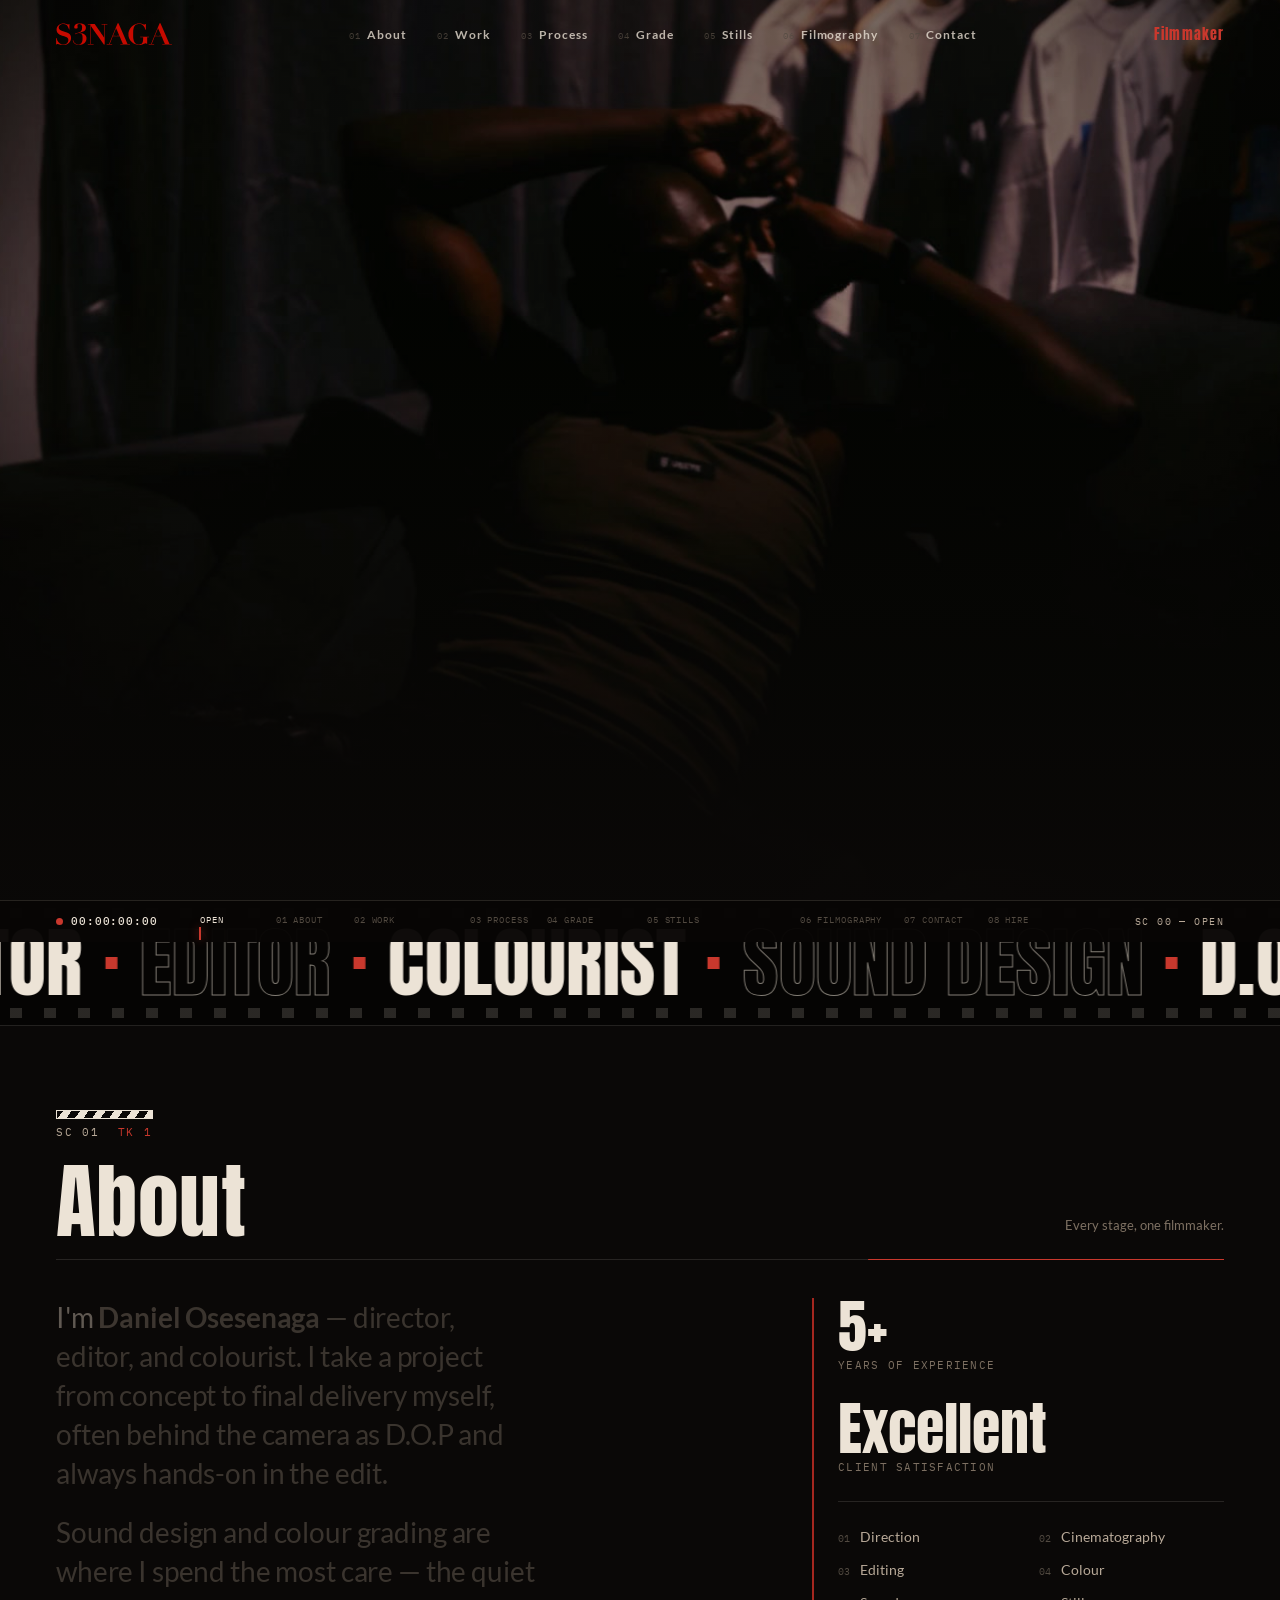
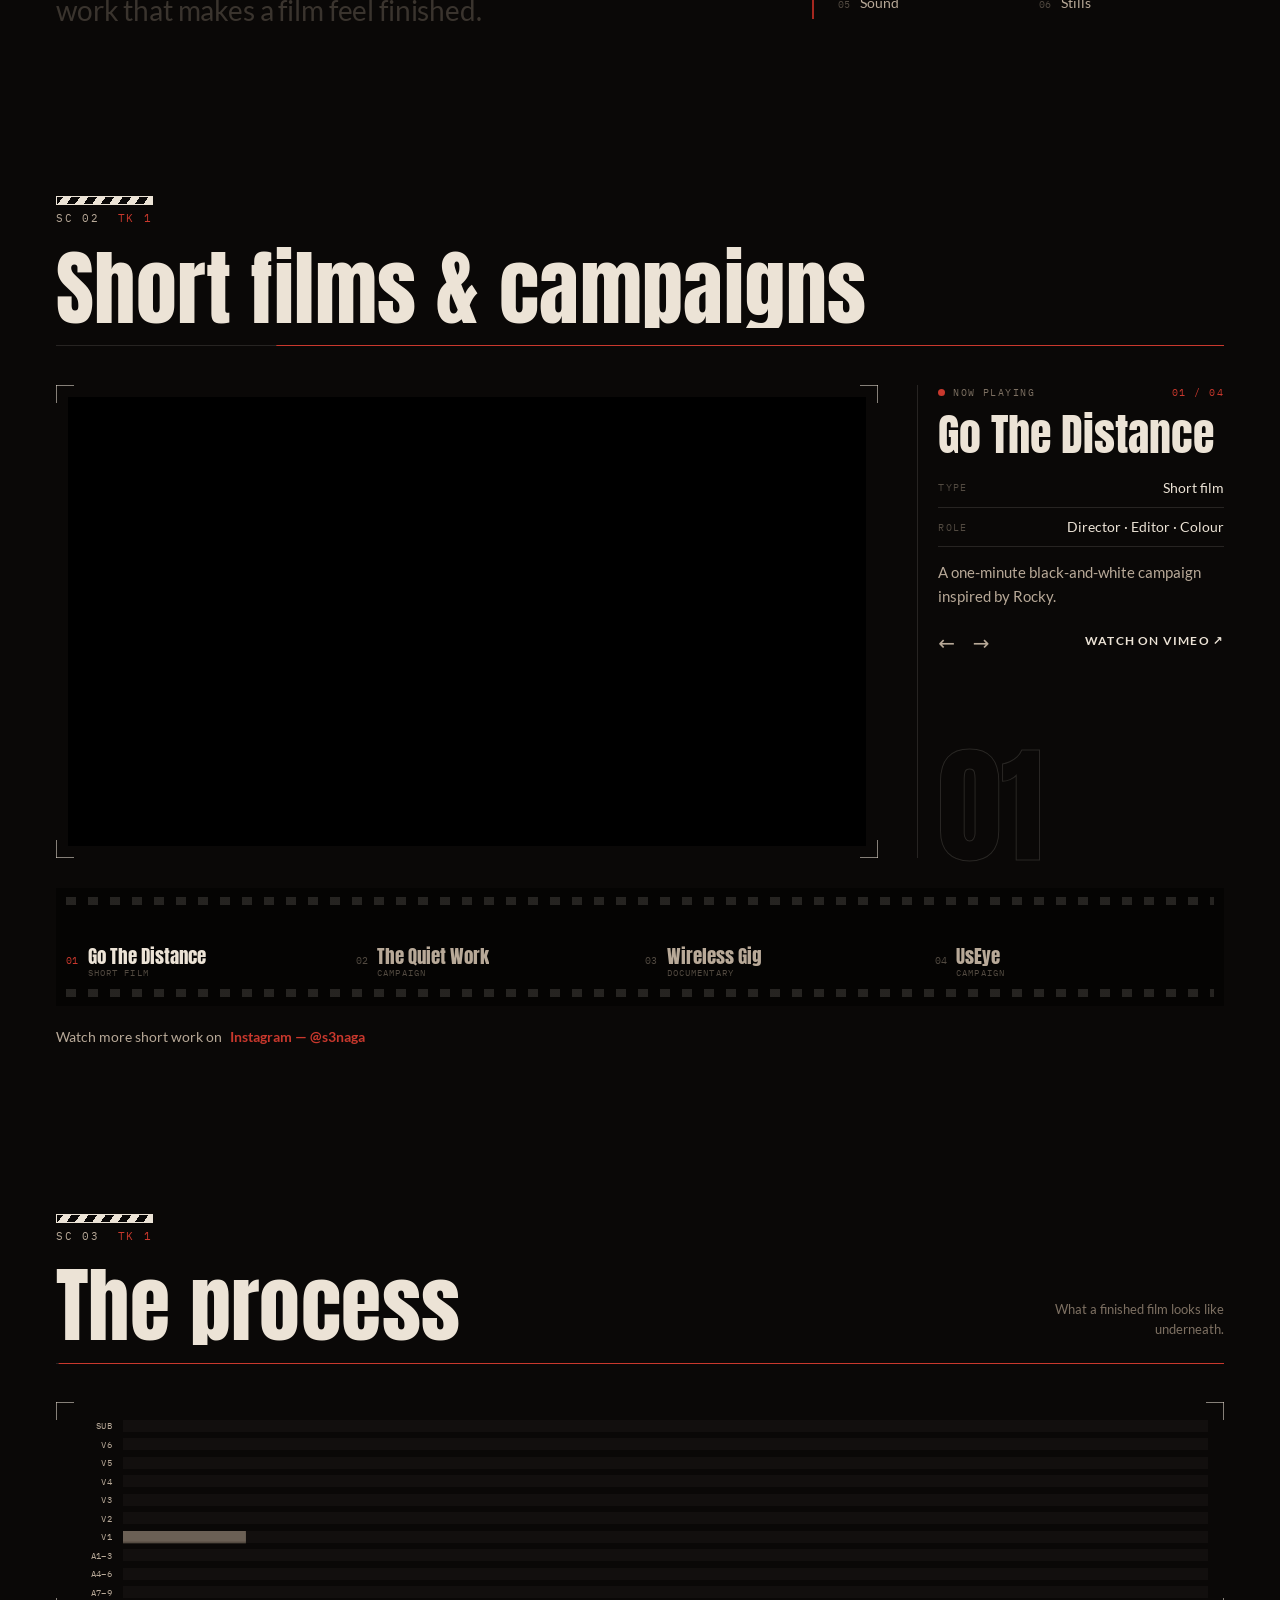
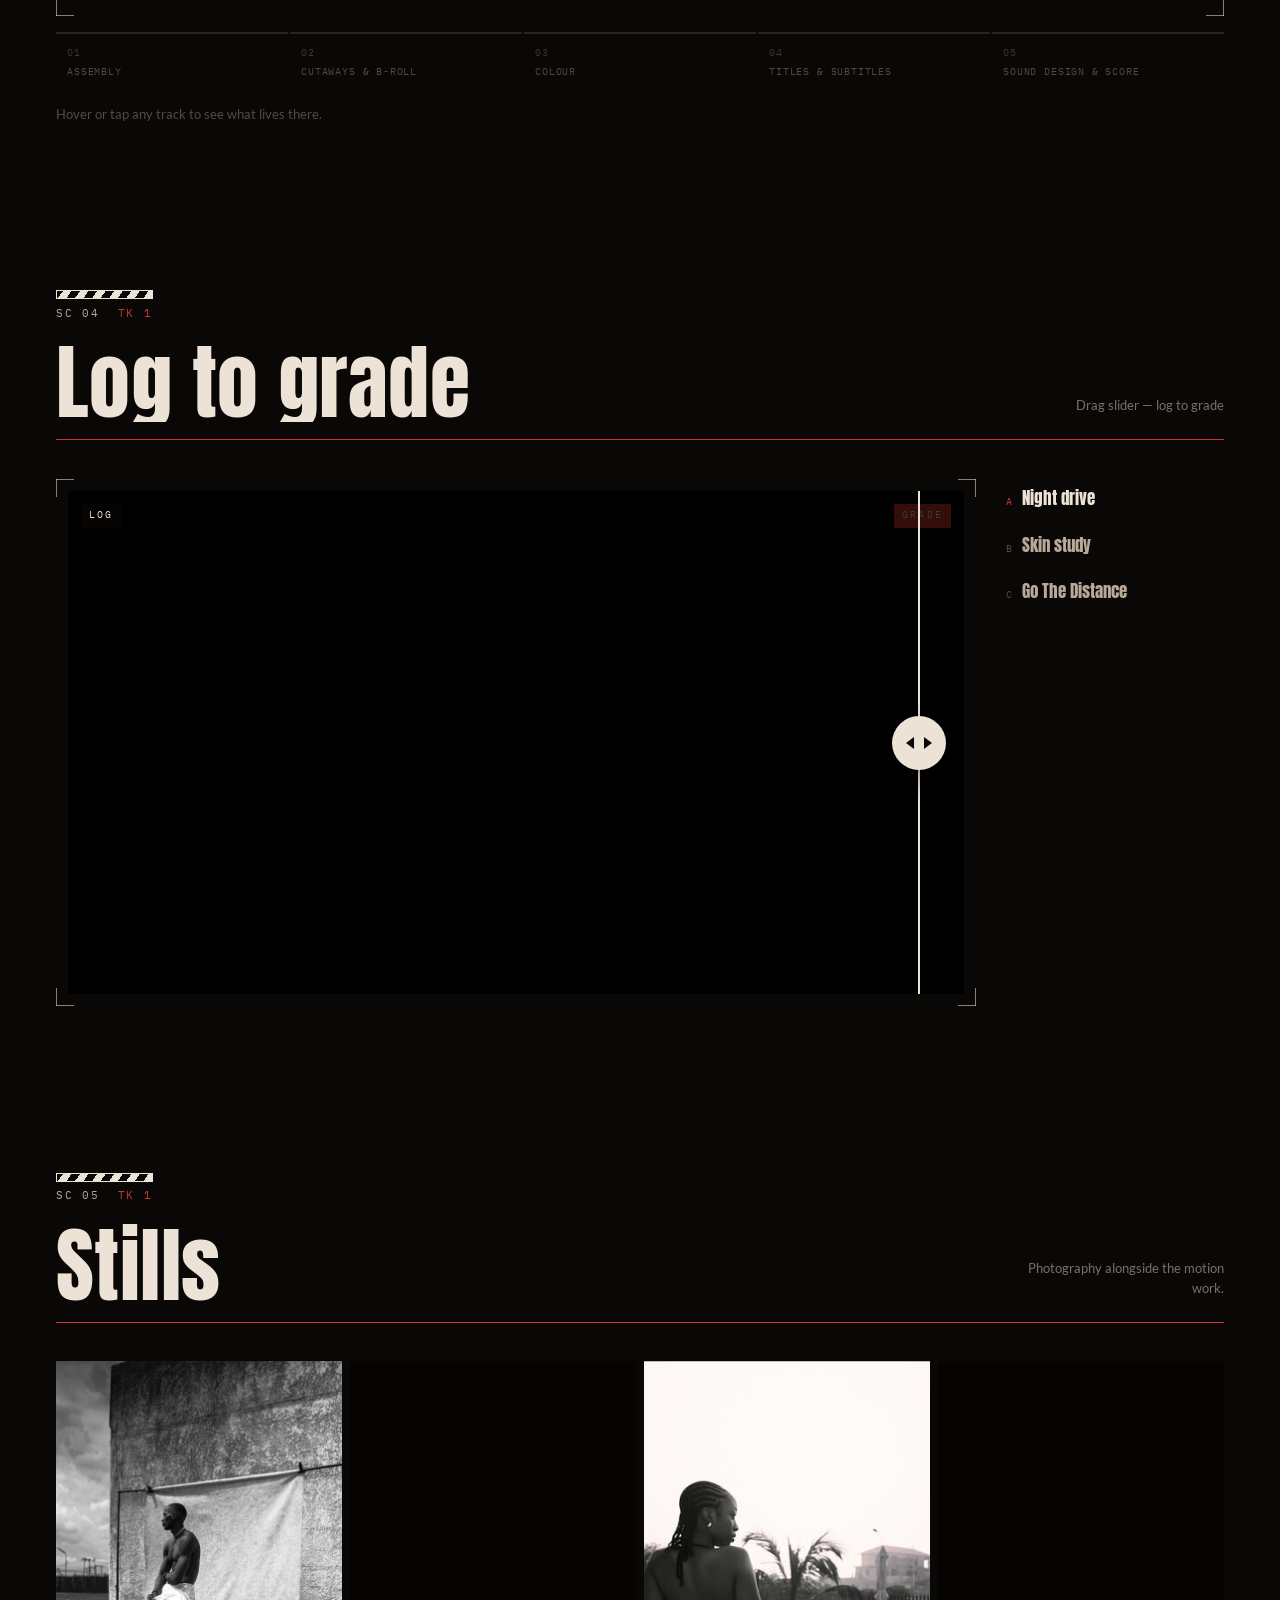
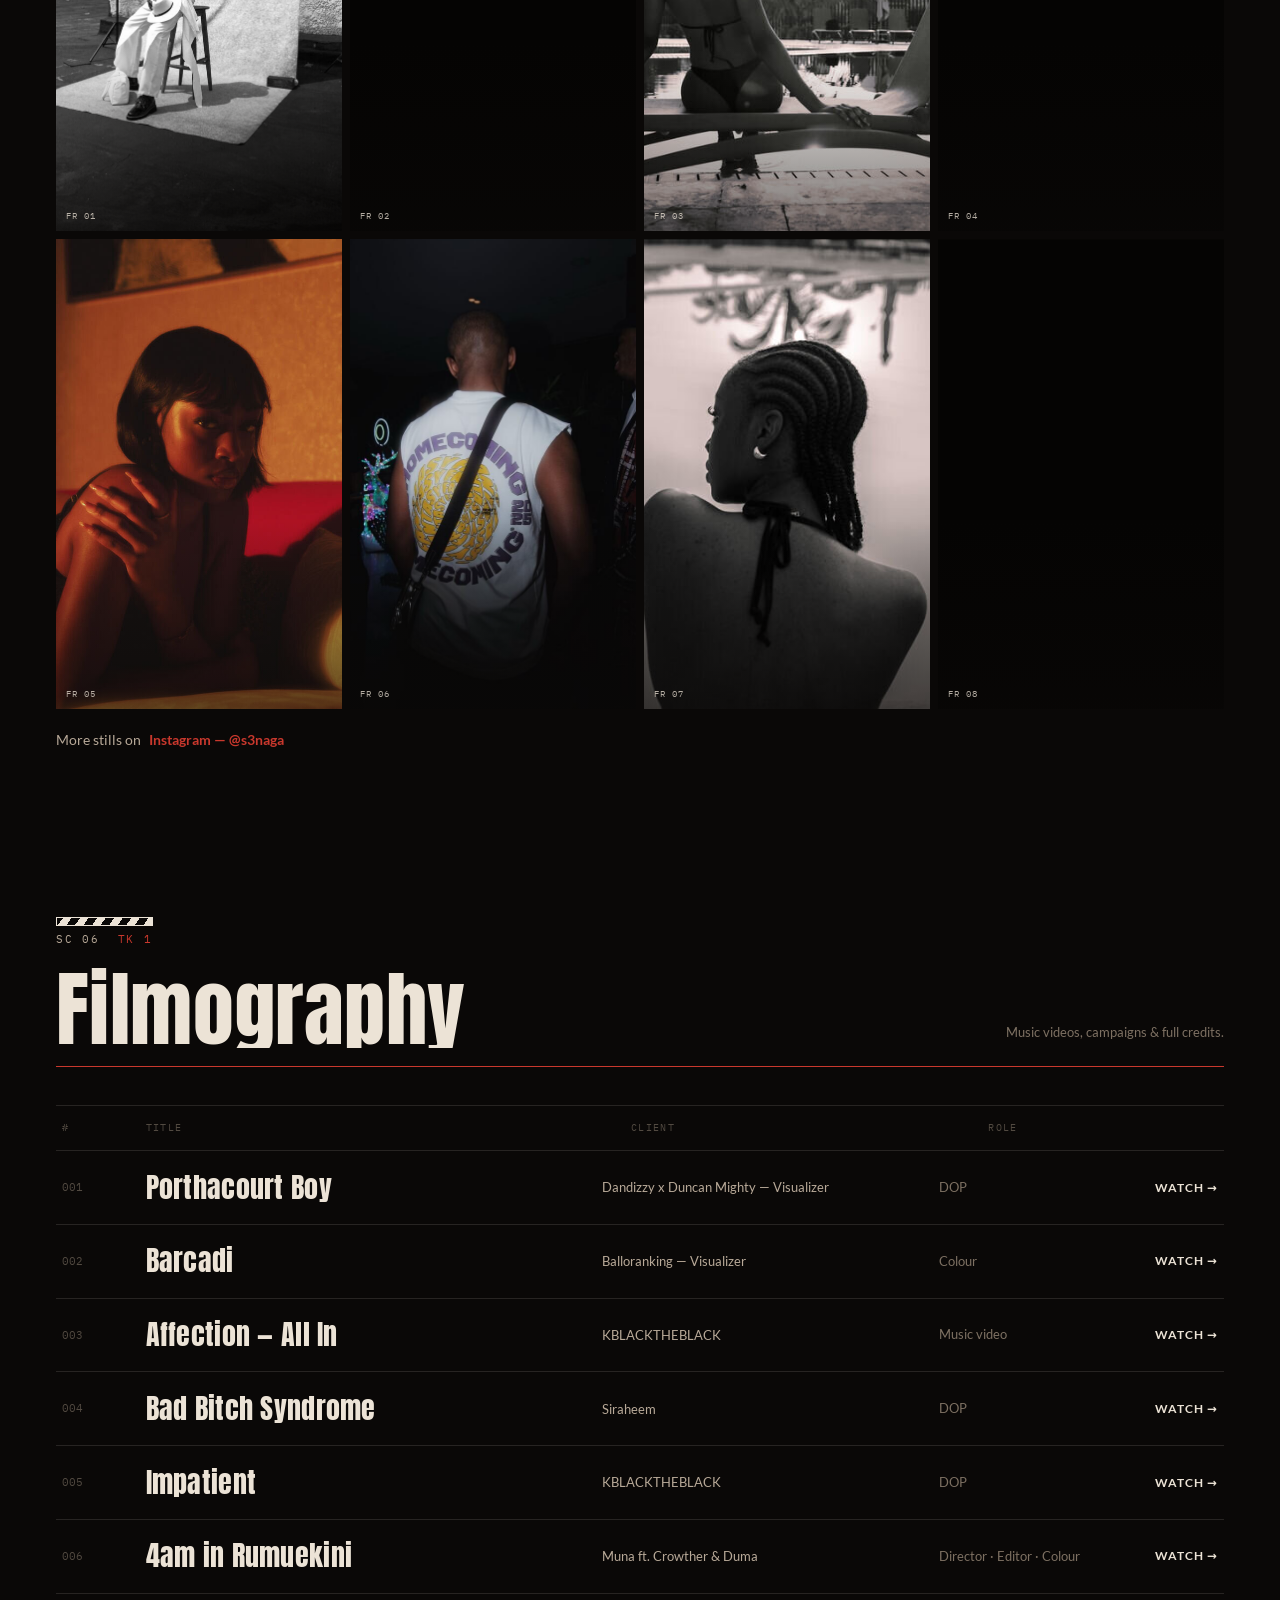
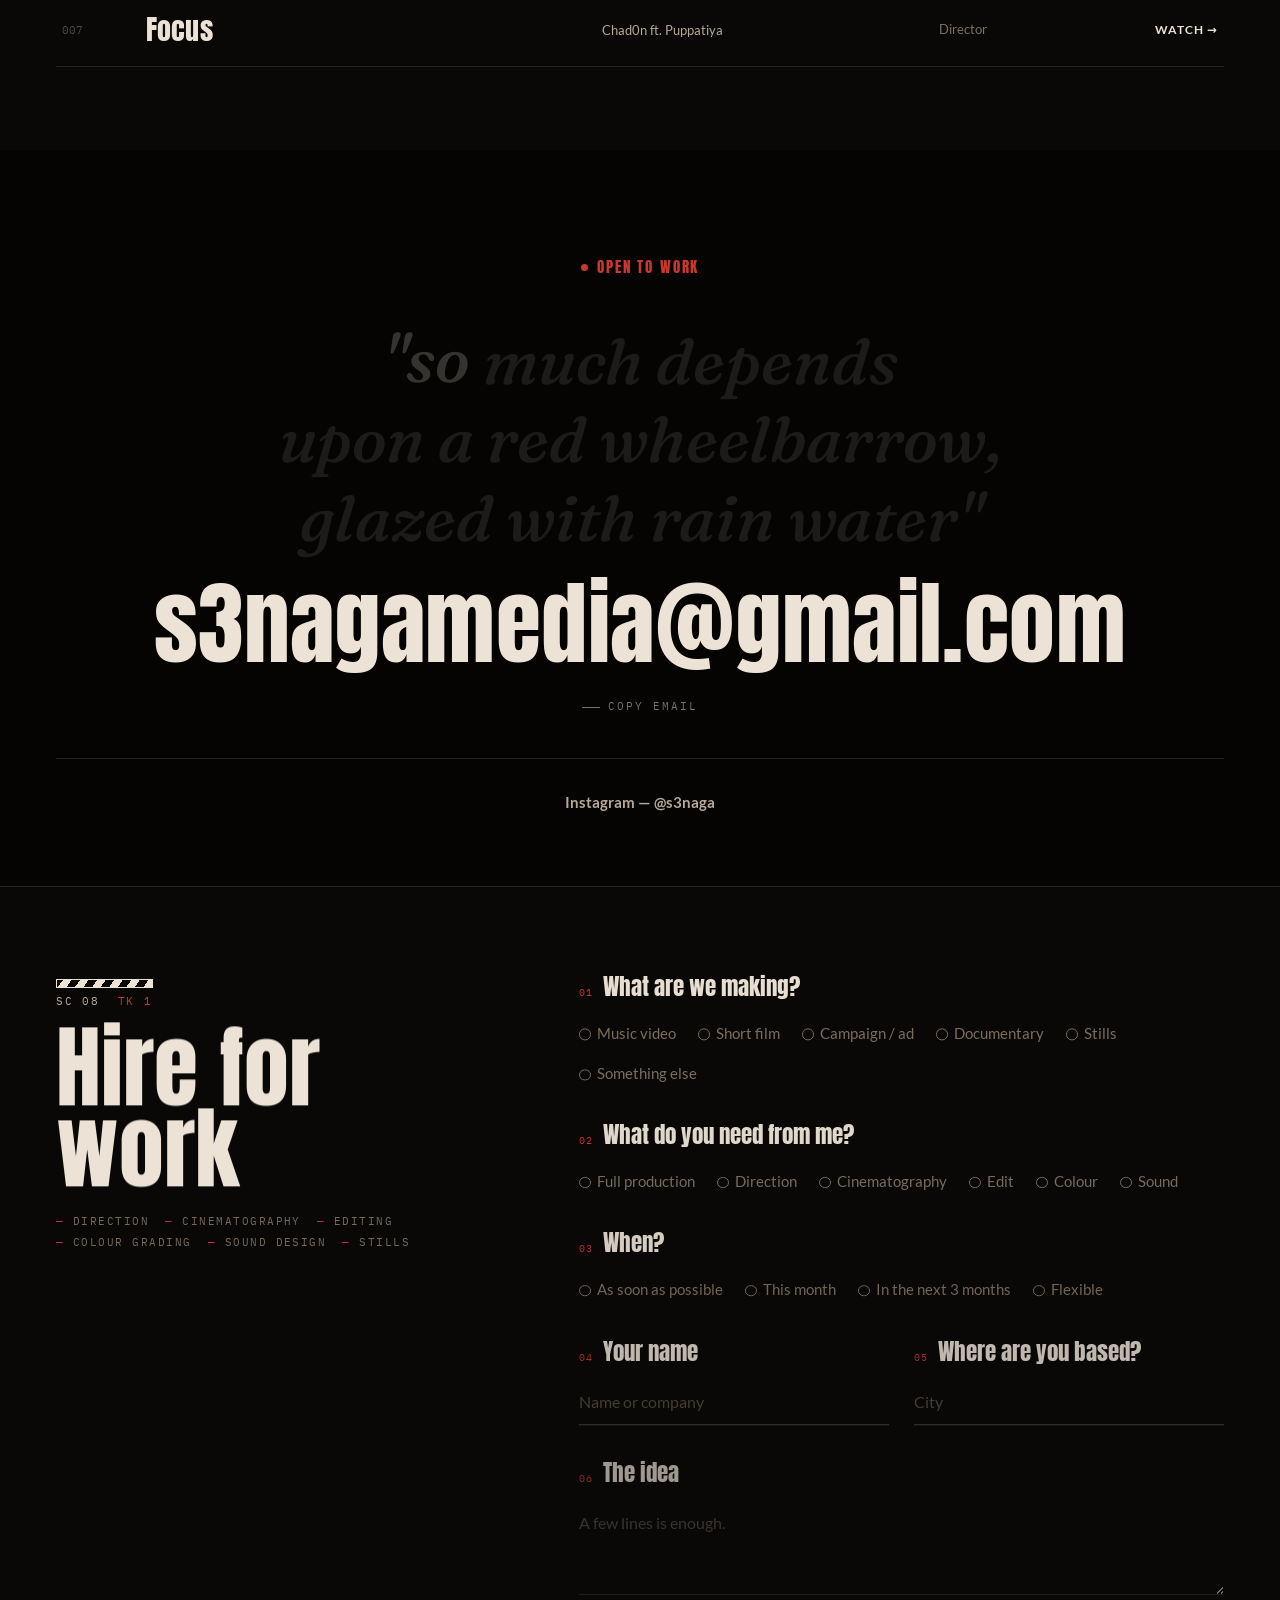
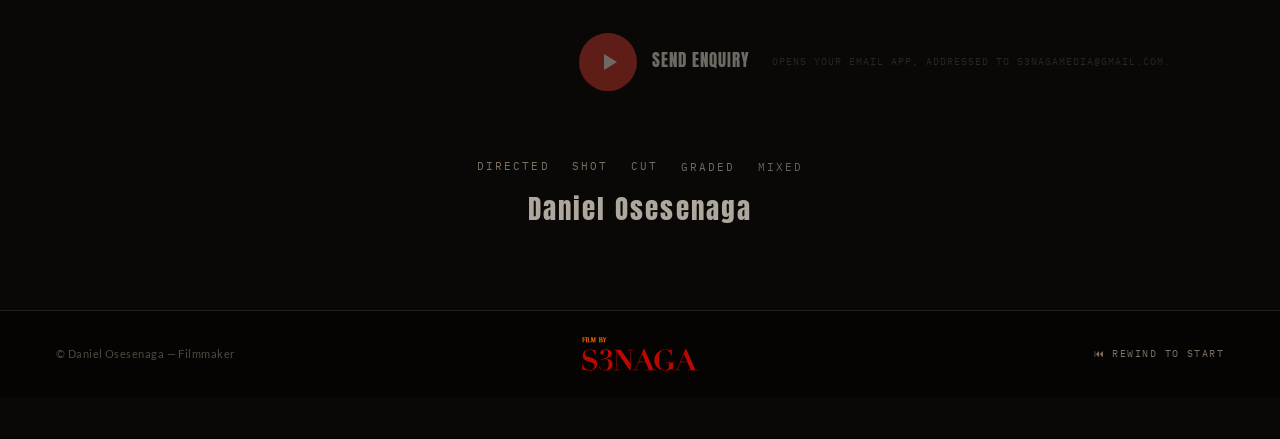
==== commit a499d68a: "Static hero scroll, unpinned Process, intro on every top-of-page load, trim copy - remove centre + m" ====
--- a/index.html
+++ b/index.html
@@ -23,9 +23,13 @@
     d.classList.add('js');
     var reduce = window.matchMedia && window.matchMedia('(prefers-reduced-motion: reduce)').matches;
     if (reduce) d.classList.add('reduce-motion');
-    var seen = false;
-    try { seen = sessionStorage.getItem('s3_leader') === '1'; } catch(e) {}
-    if (!reduce && !seen) d.classList.add('show-leader');
+    // the countdown plays on every load that starts at the top of the page;
+    // it's skipped only when the browser is restoring a scrolled position, or a #section link was opened
+    var lastY = 0;
+    try { lastY = +sessionStorage.getItem('s3_y') || 0; } catch(e) {}
+    var navEntry = window.performance && performance.getEntriesByType ? performance.getEntriesByType('navigation')[0] : null;
+    var restoring = navEntry && navEntry.type !== 'navigate' && lastY > 40;
+    if (!reduce && !restoring && !location.hash) d.classList.add('show-leader');
     if (window.matchMedia && window.matchMedia('(hover: hover) and (pointer: fine)').matches) d.classList.add('fine-pointer');
   })();
 </script>
@@ -102,7 +106,6 @@
       <span class="hud-tc" id="heroTC">00:00:00:00</span>
       <span class="hud-dim">A-CAM · 24 FPS</span>
     </div>
-    <div class="hud-cross"></div>
   </div>
 
   <div class="hero-content" id="heroContent">
@@ -177,7 +180,6 @@
   <div class="section-head">
     <div class="slate"><span class="slate-arm"></span><span class="slate-body">SC 02 <em>TK 1</em></span></div>
     <h2 class="reveal-title"><span>Short films &amp; campaigns</span></h2>
-    <p>Pick a film below — it plays up top, then rolls into the next.</p>
   </div>
 
   <div class="reel" id="reel">
@@ -279,7 +281,7 @@
   <div class="section-head">
     <div class="slate"><span class="slate-arm"></span><span class="slate-body">SC 04 <em>TK 1</em></span></div>
     <h2 class="reveal-title"><span>Log to grade</span></h2>
-    <p>Drag across the frame. Flat camera log on the left, the finished grade on the right.</p>
+    <p>Drag slider — log to grade</p>
   </div>
   <div class="grade">
     <div class="grade-stage marks">
@@ -414,7 +416,6 @@
     <div class="hire-head">
       <div class="slate"><span class="slate-arm"></span><span class="slate-body">SC 08 <em>TK 1</em></span></div>
       <h2 class="hire-title reveal-title"><span>Hire for work</span></h2>
-      <p class="hire-lede">Tell me what you're making. Your note opens in your email, ready to send.</p>
       <ul class="hire-roles" aria-label="Available for">
         <li>Direction</li><li>Cinematography</li><li>Editing</li><li>Colour grading</li><li>Sound design</li><li>Stills</li>
       </ul>
--- a/css/style.css
+++ b/css/style.css
@@ -163,10 +163,6 @@
 @keyframes blink{50%{opacity:.15}}
 .hud-tc{font-variant-numeric:tabular-nums; font-weight:500;}
 .hud-dim{color:rgba(236,227,214,.5);}
-.hud-cross{position:absolute; left:50%; top:46%; width:26px; height:26px; transform:translate(-50%,-50%); opacity:.38;}
-.hud-cross::before, .hud-cross::after{content:''; position:absolute; background:var(--paper);}
-.hud-cross::before{left:50%; top:0; bottom:0; width:1px;}
-.hud-cross::after{top:50%; left:0; right:0; height:1px;}
 @media (max-width:640px){ .hud-dim{display:none;} .hud-row{left:1.6rem; right:1.6rem;} .hud{inset:4.6rem 1rem 1rem;} }
 
 .hero-content{position:absolute; z-index:3; left:0; right:0; bottom:0; padding:0 var(--gutter) clamp(3rem,7vh,4.5rem);}
@@ -472,7 +468,6 @@
 .hire-head{position:sticky; top:96px;}
 @media (max-width:900px){ .hire-head{position:static;} }
 .hire-title{font-family:var(--display); font-weight:400; font-size:clamp(2.8rem,7vw,6.2rem); line-height:.9; color:var(--paper);}
-.hire-lede{margin-top:1.1rem; color:var(--ash); font-size:1.02rem; max-width:34ch;}
 .hire-roles{display:flex; flex-wrap:wrap; gap:.3rem 1rem; margin-top:1.6rem; font-family:var(--mono); font-size:.66rem; letter-spacing:.14em; text-transform:uppercase; color:var(--ash-dim);}
 .hire-roles li::before{content:'— '; color:var(--red-bright);}
 .hire-form{display:flex; flex-direction:column; gap:1.7rem;}
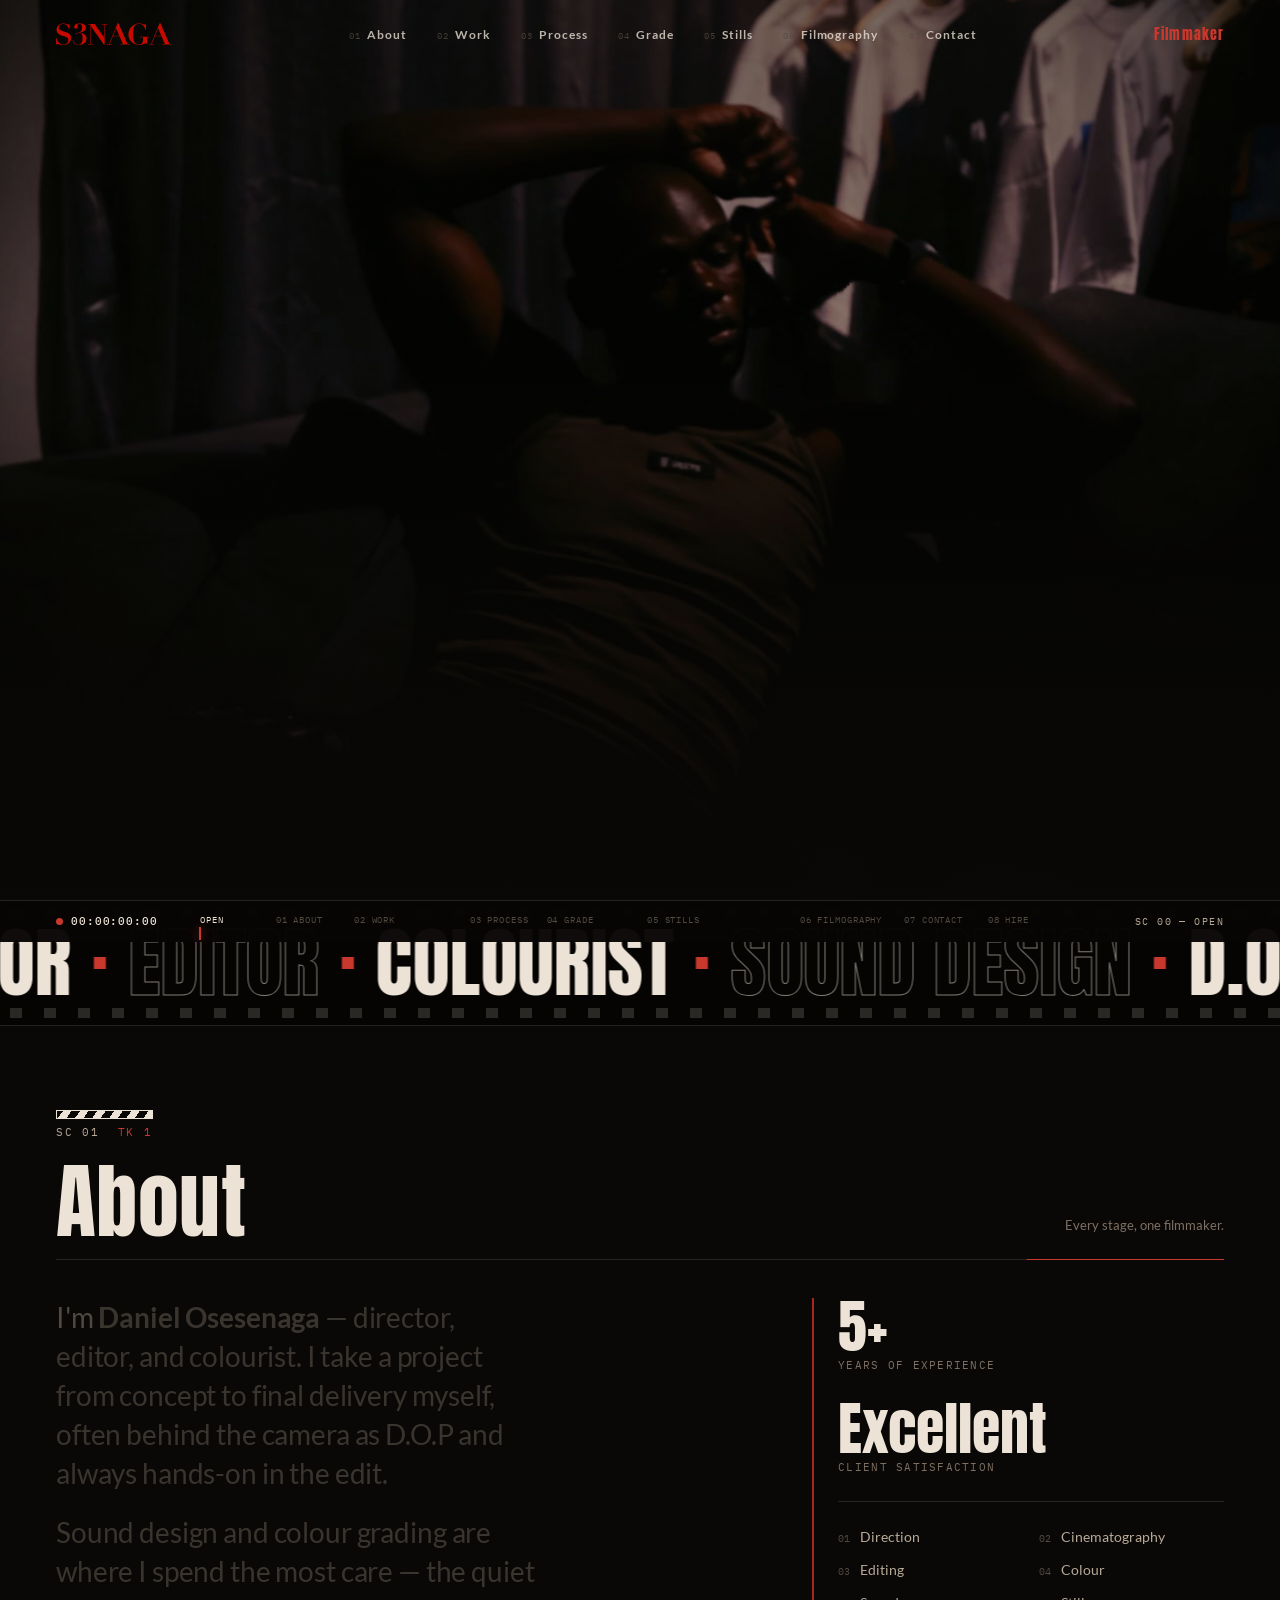
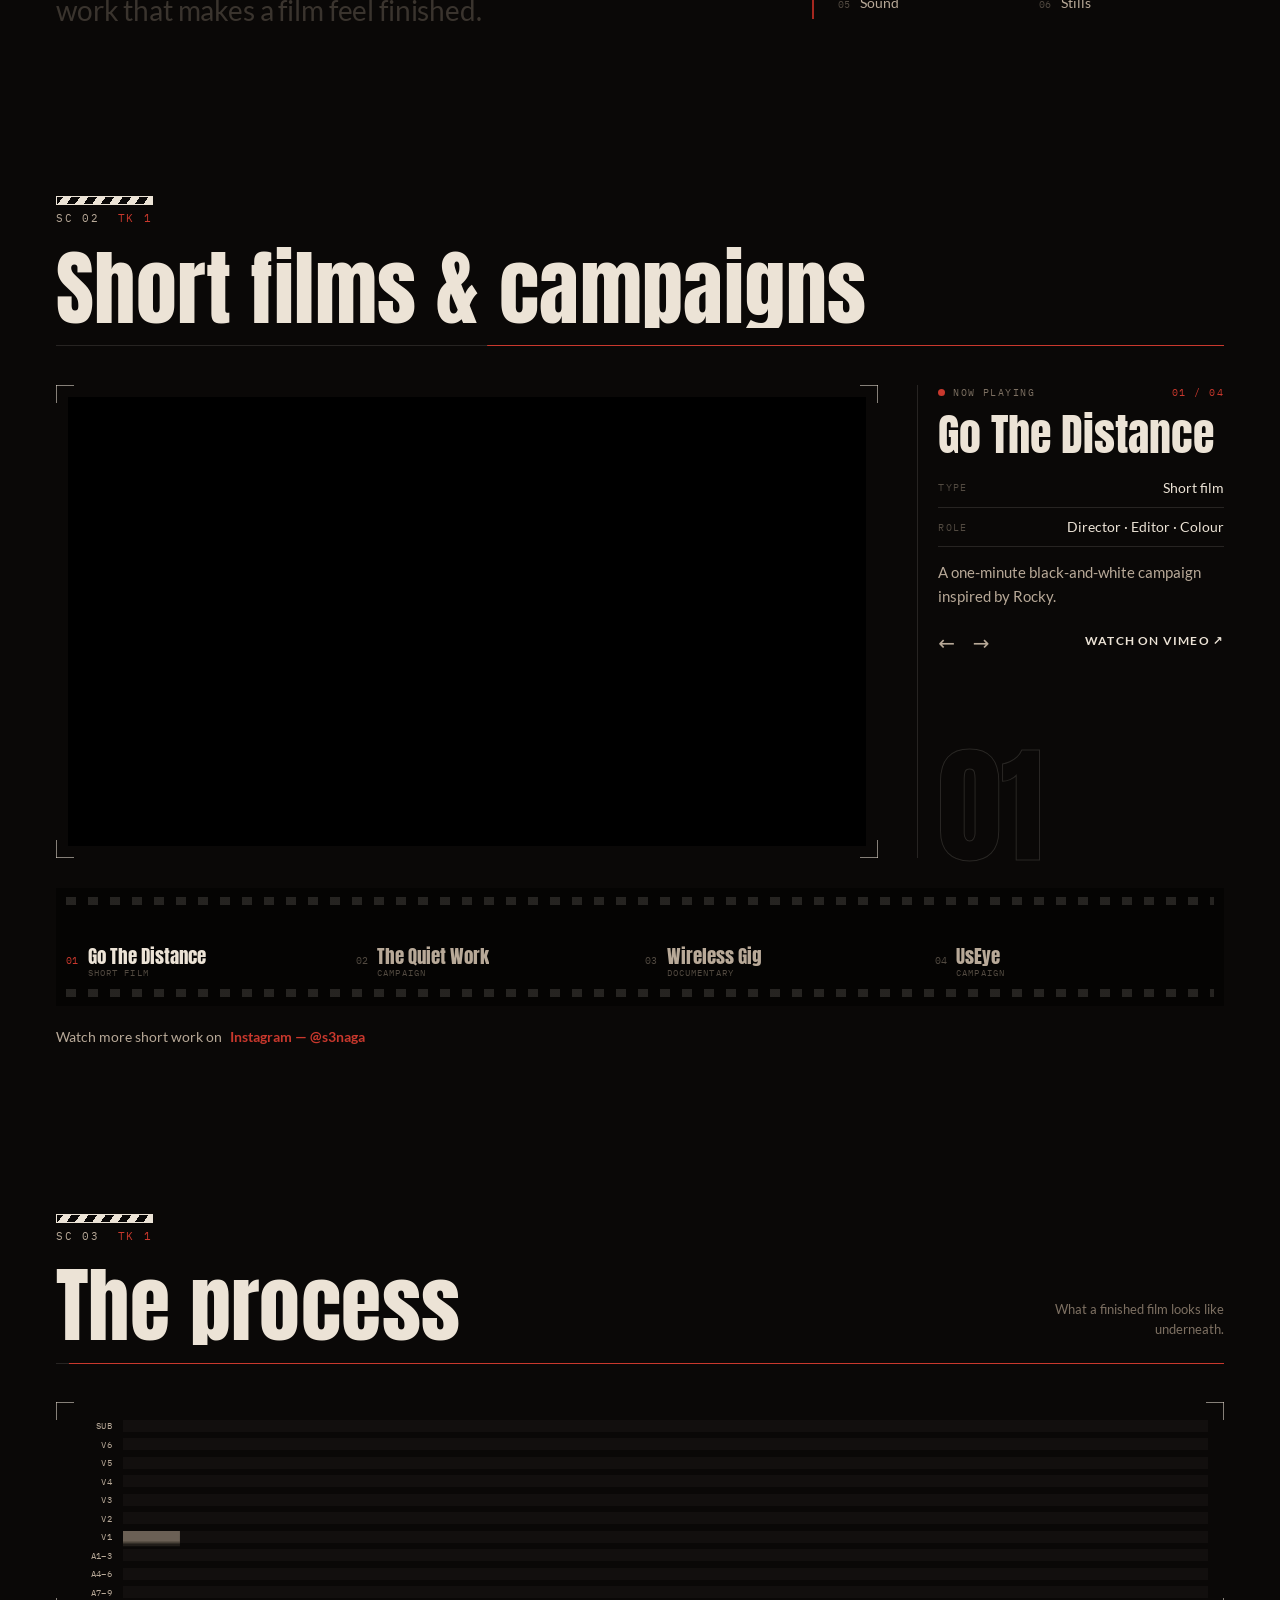
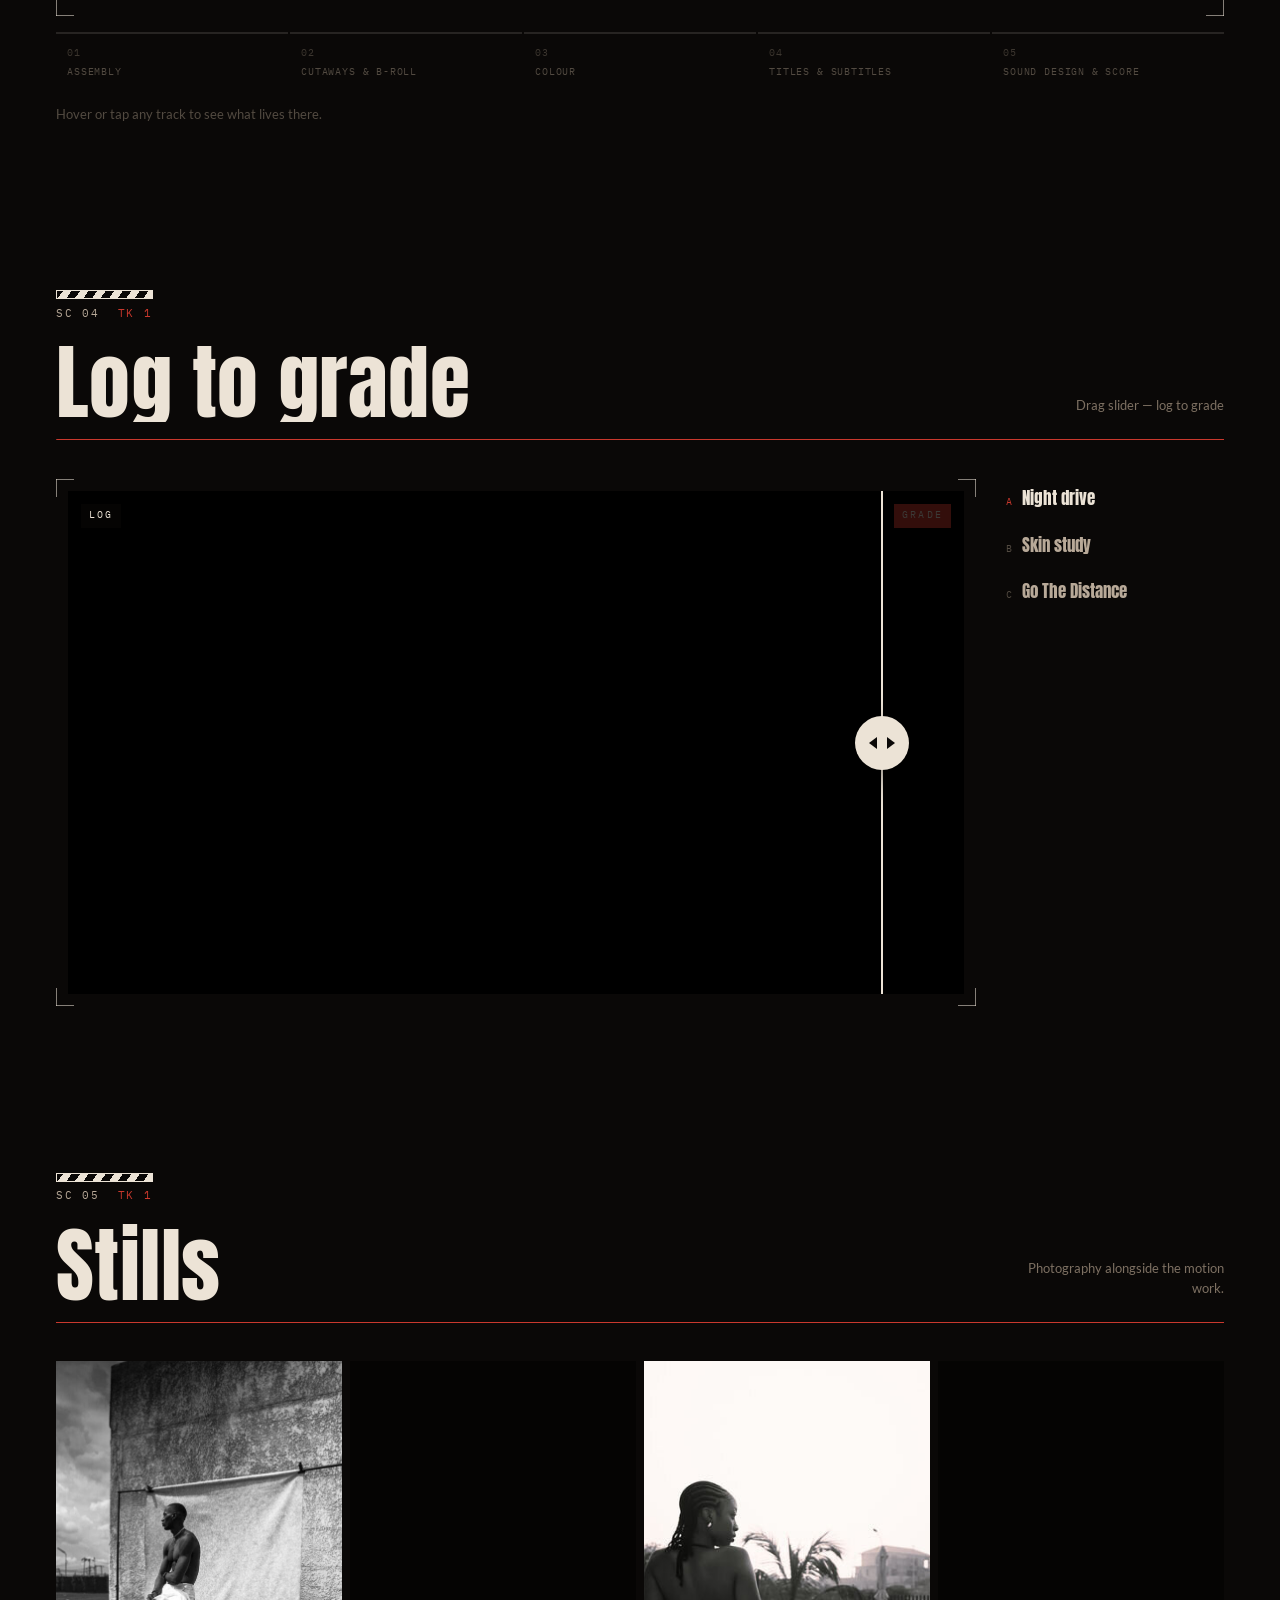
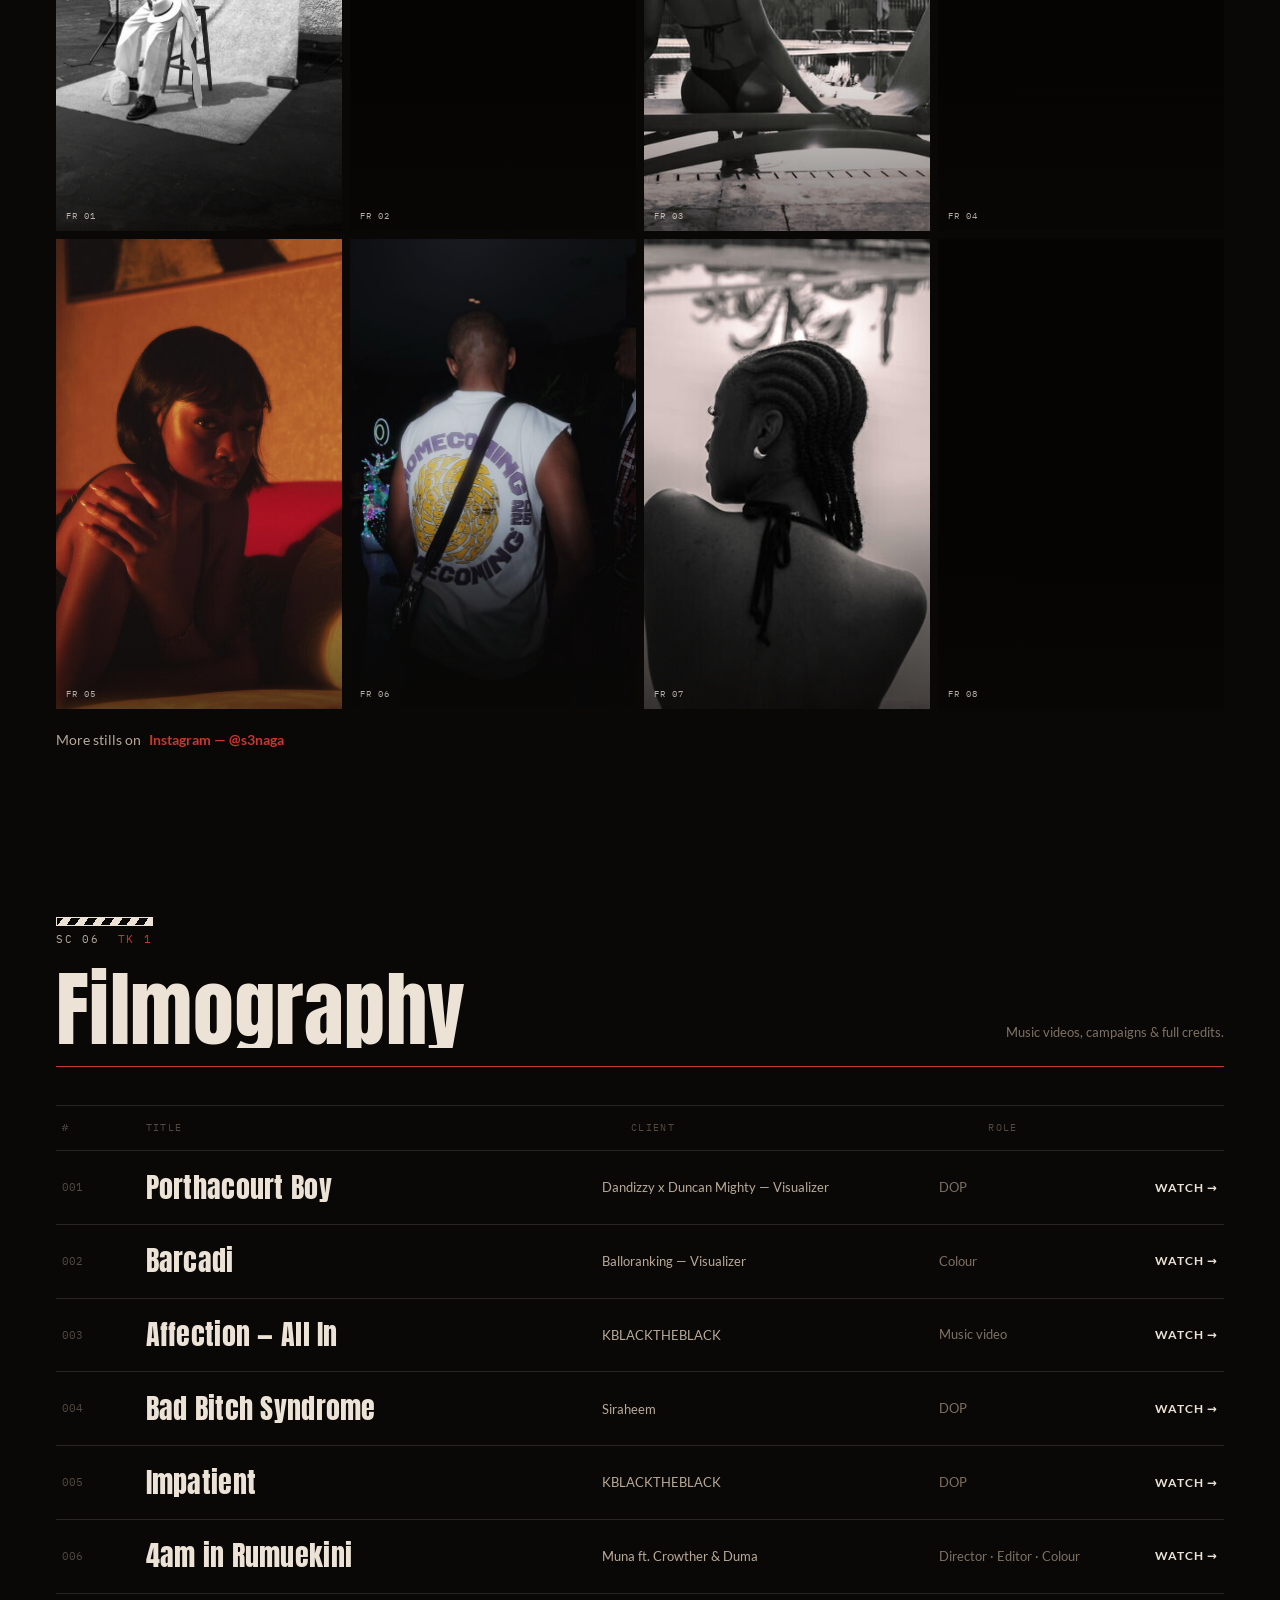
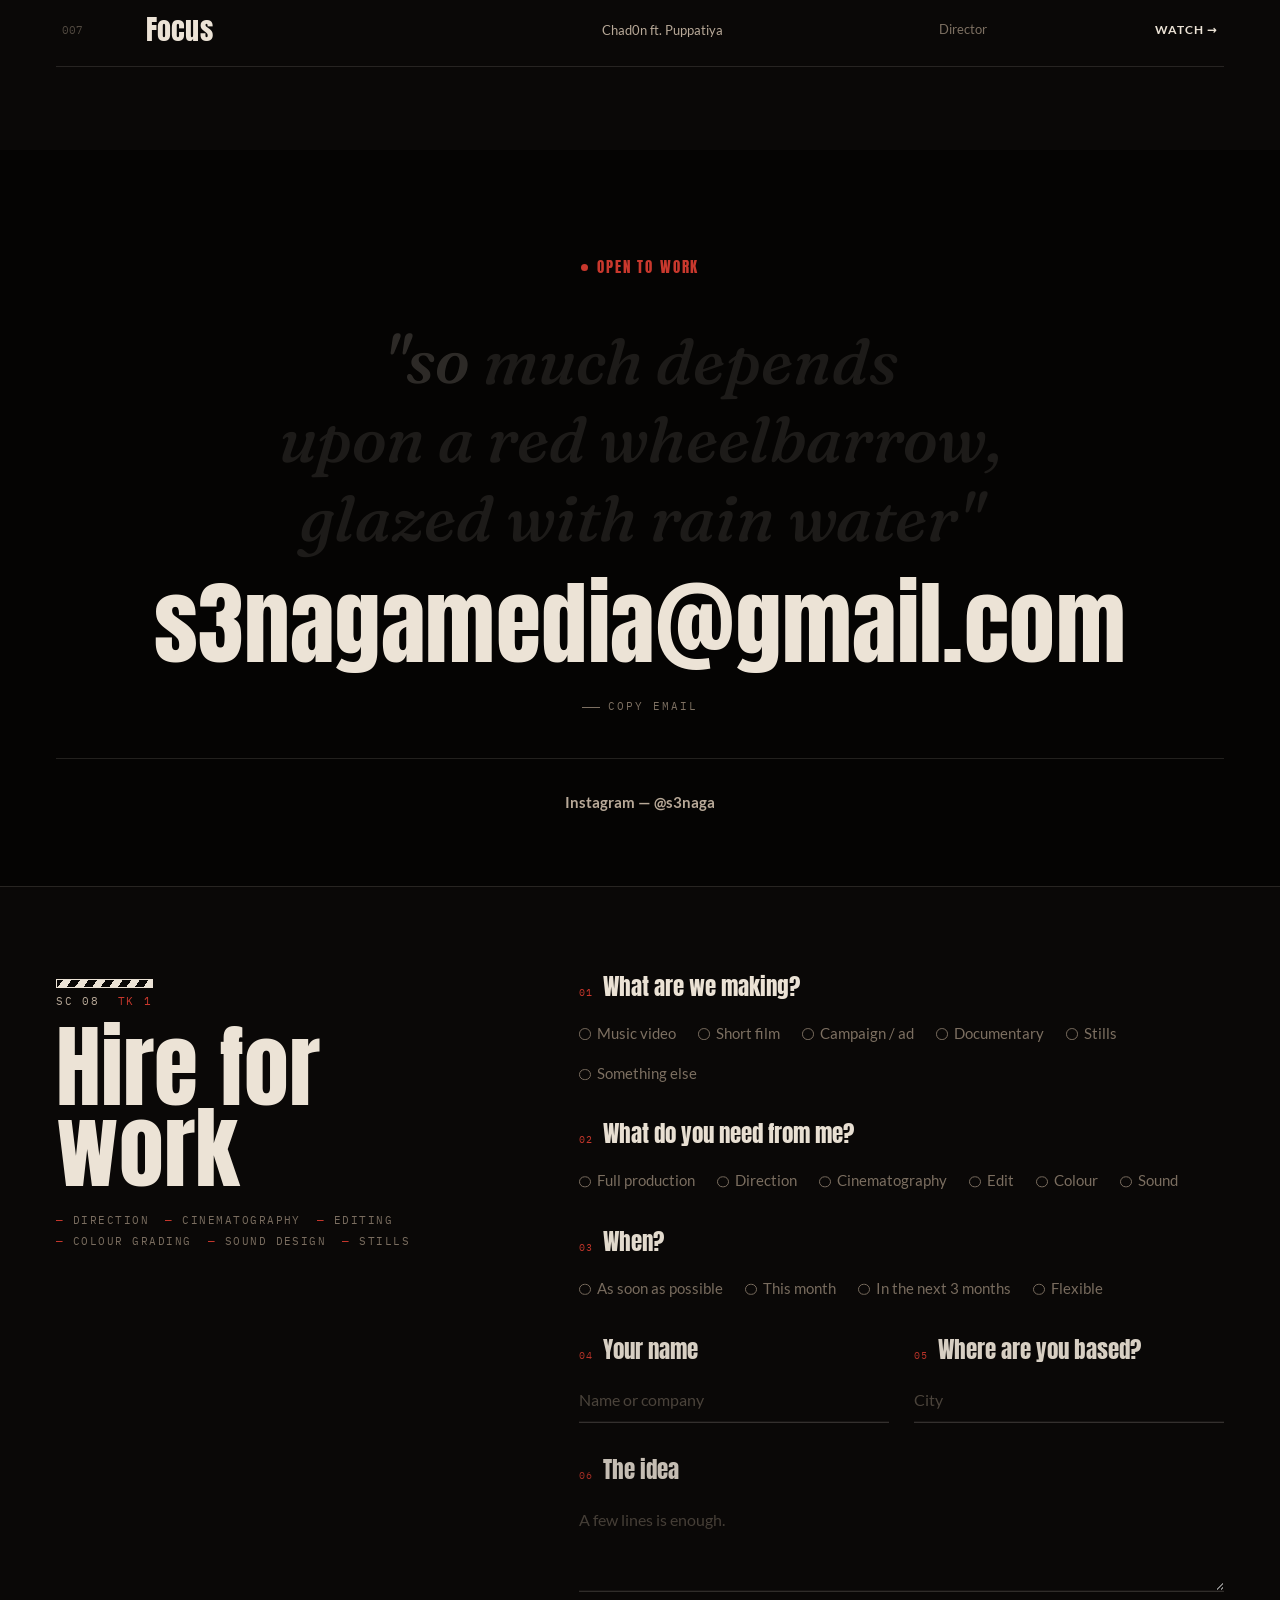
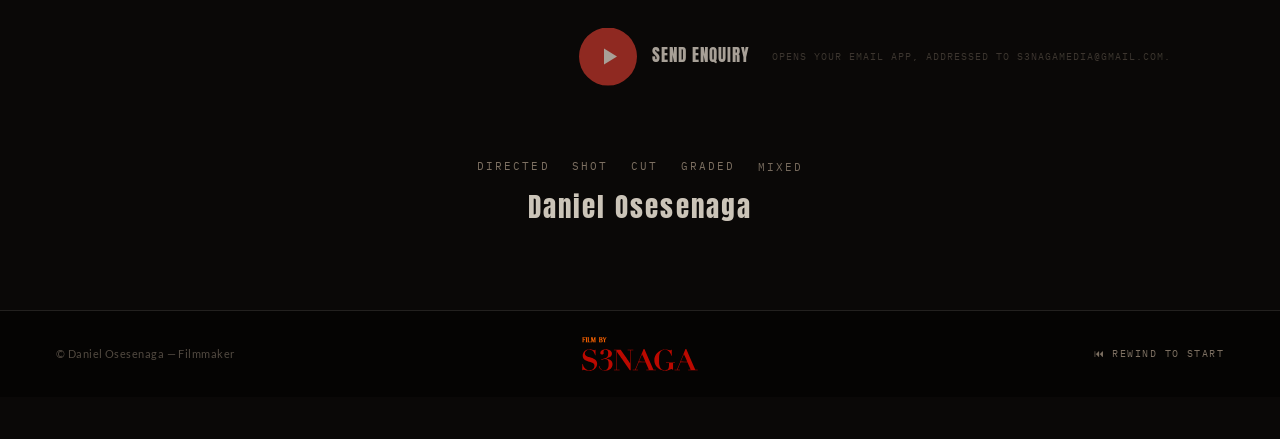
==== commit 6d284376: "Countdown: inner circle and spinner only Remove crosshair, outer ring, 'Reel — 2026' and 'Click to s" ====
--- a/index.html
+++ b/index.html
@@ -40,18 +40,16 @@
 
 <!-- ============ FILM LEADER (intro) ============ -->
 <div class="leader" id="leader" aria-hidden="true">
-  <div class="leader-grid"><i class="lg-h"></i><i class="lg-v"></i></div>
   <div class="leader-ring">
     <div class="leader-sweep" id="leaderSweep"></div>
-    <svg viewBox="0 0 200 200"><circle cx="100" cy="100" r="92"/><circle cx="100" cy="100" r="78"/></svg>
+    <svg viewBox="0 0 200 200"><circle cx="100" cy="100" r="78"/></svg>
     <span class="leader-num" id="leaderNum">3</span>
   </div>
   <div class="leader-title" id="leaderTitle">
     <svg viewBox="0 0 1818 531" role="img" aria-label="Film by S3NAGA"><path class="lt-by" fill="#FF6500" fill-rule="evenodd" d="M4.0 82.8C4.0 82.6 5.1 80.3 6.5 77.6C9.0 72.7 9.0 72.6 9.0 43.5C9.0 14.4 9.0 14.3 6.5 9.4C5.1 6.7 4.0 4.4 4.0 4.2C4.0 4.1 15.1 4.1 28.7 4.2L53.5 4.5L54.6 9.5C55.3 12.2 55.9 15.5 55.9 16.8C56.0 19.0 55.9 19.0 51.8 16.0C47.8 13.1 47.4 13.0 36.3 13.0L25.0 13.0L25.0 26.1L25.0 39.2L31.8 38.6C35.6 38.2 40.7 36.8 43.5 35.5C46.2 34.2 48.5 33.2 48.7 33.3C48.9 33.6 45.2 51.6 44.4 53.9C44.1 55.0 43.5 54.7 42.3 52.9C39.6 48.8 37.8 48.0 31.3 48.0L25.0 48.0L25.0 65.5L25.0 83.0L14.5 83.0C8.7 83.0 4.0 82.9 4.0 82.8ZM58.5 79.4C59.8 77.4 61.2 74.4 61.5 72.6C61.9 70.9 62.0 56.4 61.8 40.4L61.5 11.3L58.7 7.7L55.9 4.0L70.0 4.0L84.1 4.0L81.3 7.7L78.5 11.3L78.5 43.5L78.5 75.7L81.3 79.3L84.1 83.0L70.1 83.0L56.1 83.0L58.5 79.4ZM87.7 79.3L90.5 75.7L90.5 43.5L90.5 11.3L87.7 7.7L84.9 4.0L99.1 4.0C112.7 4.0 113.2 4.1 111.7 5.8C106.8 11.2 106.3 17.0 107.7 55.2L108.3 74.0L118.2 74.0C128.3 74.0 130.7 73.4 134.7 69.7C136.0 68.6 137.3 68.0 137.6 68.3C138.0 68.7 137.7 72.0 136.9 75.7L135.5 82.5L110.2 82.8L84.9 83.0L87.7 79.3ZM139.3 81.2C143.6 76.5 144.0 73.3 144.0 43.5C144.0 13.7 143.6 10.5 139.3 5.8C137.8 4.1 138.4 4.0 154.4 4.0L171.1 4.0L169.1 6.6C167.9 8.1 167.0 10.4 167.0 11.9C167.0 13.3 169.4 23.3 172.4 33.9L177.7 53.4L185.4 30.2C191.1 13.3 193.8 6.6 195.3 5.5C196.9 4.4 200.2 4.0 207.3 4.0L217.1 4.0L214.3 7.7L211.5 11.3L211.5 43.5L211.5 75.7L214.3 79.3L217.1 83.0L193.7 83.0C172.6 83.0 170.2 82.8 168.7 81.2C167.8 80.3 164.0 68.9 160.1 56.0L153.1 32.5L153.1 54.0C153.0 75.4 153.0 75.6 155.5 79.3L158.1 83.0L147.9 83.0C138.2 83.0 137.8 82.9 139.3 81.2ZM265.4 81.1C269.4 76.7 269.9 72.6 269.9 43.5C269.9 14.4 269.4 10.3 265.4 5.9C263.7 4.0 264.0 4.0 285.6 4.0C304.8 4.0 308.0 4.3 311.5 5.9C323.1 11.2 325.0 23.7 315.8 33.6L311.7 38.1L316.7 43.3C324.0 50.8 325.3 53.8 324.8 62.5C324.4 71.6 321.2 76.7 313.7 80.5C308.7 83.0 308.2 83.0 286.1 83.0C264.0 83.0 263.7 83.0 265.4 81.1ZM340.3 81.2C344.0 77.1 345.0 72.4 345.0 58.5L345.0 45.0L337.4 29.7C333.2 21.4 328.0 12.1 325.9 9.2L321.9 4.0L335.0 4.0C347.6 4.0 348.0 4.1 347.0 5.9C345.2 9.3 346.0 12.3 351.4 22.9L356.7 33.4L362.9 22.4C369.2 11.2 369.8 9.3 368.0 5.9C367.0 4.1 367.4 4.0 377.3 4.0L387.6 4.0L383.1 8.8C380.5 11.5 374.6 20.5 369.7 29.4L360.8 45.1L361.2 60.3C361.5 74.2 361.7 75.8 363.8 78.7C365.0 80.4 366.0 82.1 366.0 82.4C366.0 82.7 359.9 83.0 352.3 83.0C339.3 83.0 338.8 82.9 340.3 81.2ZM192.2 78.8C194.4 75.6 194.5 74.6 194.8 54.5C195.0 43.0 194.9 33.8 194.5 34.1C194.2 34.4 191.3 42.7 188.0 52.4C181.6 71.5 181.6 72.6 186.2 79.2C188.7 82.8 189.4 82.7 192.2 78.8ZM304.6 71.6C307.6 68.6 308.0 67.6 308.0 62.8C308.0 58.6 307.4 56.4 305.2 52.9C300.5 45.6 300.1 45.5 292.6 48.7L286.0 51.5L286.0 63.2L286.0 75.0L293.6 75.0C300.9 75.0 301.3 74.9 304.6 71.6ZM289.3 40.9C300.7 35.0 306.6 23.8 303.0 15.1C301.6 11.7 297.5 10.0 290.2 10.0L286.0 10.0L286.0 26.0C286.0 34.8 286.3 42.0 286.6 42.0C286.9 42.0 288.1 41.5 289.3 40.9Z"/><path class="lt-name" fill="#C60A00" fill-rule="evenodd" d="M87.0 525.0C76.2 523.2 66.3 520.8 43.6 514.5C24.2 509.2 17.2 509.8 13.5 517.1C12.2 519.6 11.4 520.0 8.0 520.0L4.0 520.0L4.0 470.0L4.0 420.0L7.8 420.0L11.5 420.0L13.8 429.8C24.5 473.8 52.6 507.1 87.7 517.2C94.6 519.3 97.6 519.5 115.0 519.4C131.9 519.4 135.5 519.1 142.4 517.2C164.2 511.1 179.7 498.4 188.6 479.3C199.9 455.2 196.4 430.5 179.7 415.4C168.3 405.2 154.4 399.1 116.0 387.5C85.0 378.2 74.7 374.4 60.9 367.4C37.3 355.4 22.4 339.4 15.6 319.0C12.2 308.6 11.0 300.5 11.0 286.4C11.0 271.2 13.1 262.1 20.0 248.5C32.8 223.0 56.5 204.8 88.0 196.3C95.9 194.2 100.5 193.7 114.7 193.3C138.6 192.6 146.2 194.0 177.0 204.9C193.2 210.7 198.8 210.2 202.5 202.9C203.8 200.4 204.6 200.0 208.0 200.0L212.0 200.0L212.0 243.0L212.0 286.0L208.6 286.0C205.7 286.0 205.1 285.6 204.5 283.2C204.2 281.7 201.6 274.4 198.8 267.0C186.8 234.7 173.5 216.9 154.5 207.6C144.6 202.7 137.2 201.0 123.9 200.3C97.2 199.0 77.2 205.8 61.4 221.5C52.4 230.4 48.0 238.1 45.9 248.8C43.4 262.0 48.4 276.4 59.1 287.0C69.8 297.5 87.9 305.9 125.2 317.6C156.4 327.3 168.1 331.6 181.6 338.0C217.3 354.9 233.5 375.2 237.1 407.6C240.5 437.9 229.2 469.1 206.5 491.6C188.4 509.5 164.9 521.1 137.5 525.5C125.0 527.6 100.4 527.3 87.0 525.0ZM1274.5 525.1C1237.2 518.4 1206.0 501.5 1179.2 473.5C1157.9 451.2 1143.7 424.5 1136.8 393.8C1134.8 384.6 1134.5 381.0 1134.5 360.5C1134.6 338.8 1134.7 336.8 1137.4 325.6C1142.3 304.5 1149.3 288.4 1161.0 270.7C1182.3 238.7 1215.6 213.5 1252.7 201.1C1272.9 194.4 1278.8 193.5 1302.0 193.5C1325.3 193.6 1328.8 194.2 1359.0 203.0C1385.0 210.5 1391.9 210.6 1396.5 203.3C1398.2 200.5 1399.1 200.1 1402.8 200.0L1407.0 200.0L1407.0 246.0L1407.0 292.0L1403.2 292.0L1399.5 292.0L1395.2 278.7C1382.9 240.7 1363.3 216.2 1337.0 206.1C1324.0 201.0 1314.6 199.7 1297.5 200.3C1279.6 201.0 1270.5 203.0 1257.5 209.4C1236.4 219.8 1221.9 240.3 1214.6 270.0C1209.5 290.9 1208.8 300.1 1208.3 349.7C1207.8 396.5 1208.4 412.2 1211.6 433.9C1218.7 482.1 1238.3 508.4 1273.5 517.2C1281.0 519.0 1285.4 519.4 1299.5 519.4C1318.5 519.5 1322.5 518.8 1333.3 513.2C1349.3 504.9 1358.6 487.4 1361.9 459.0C1362.5 454.3 1363.2 440.7 1363.6 428.8L1364.3 407.0L1340.6 407.0L1317.0 407.0L1317.0 403.5L1317.0 400.0L1387.0 400.0L1457.0 400.0L1457.0 403.5L1457.0 407.0L1442.0 407.0L1427.0 407.0L1427.0 458.5L1427.0 510.0L1422.7 510.0C1418.9 510.0 1418.3 509.7 1417.1 506.9C1415.5 503.3 1409.4 500.1 1403.9 500.0C1397.4 500.0 1385.8 503.7 1369.6 511.0C1340.5 524.1 1327.8 527.1 1301.1 526.9C1289.9 526.9 1281.2 526.3 1274.5 525.1ZM331.9 524.4C298.9 518.5 276.1 498.0 266.0 465.3C263.4 456.9 263.5 455.4 266.4 454.6C267.7 454.3 269.4 453.8 270.2 453.5C271.3 453.1 272.0 454.3 272.8 458.0C277.7 479.2 293.6 500.4 311.8 509.8C323.1 515.7 332.3 518.1 346.6 518.7C385.4 520.5 407.4 502.1 414.6 462.0C418.4 440.8 418.0 396.4 414.0 380.8C407.1 354.3 390.0 341.9 360.0 341.9C343.7 341.9 329.5 345.9 314.0 355.0C310.2 357.2 306.7 359.0 306.1 359.0C304.6 359.0 301.8 353.2 302.6 351.8C303.0 351.2 308.3 348.3 314.4 345.4C325.6 340.0 336.0 336.9 360.2 331.7C367.2 330.2 374.8 327.8 378.7 325.8C392.3 319.2 401.8 306.1 406.7 287.2C410.1 274.2 411.1 247.9 408.7 235.2C404.0 210.6 389.3 198.8 364.9 200.2C354.7 200.8 347.5 203.6 342.6 209.1C337.4 214.7 336.5 219.5 338.0 231.0C338.7 236.2 339.4 244.8 339.7 250.0C340.0 258.5 339.9 259.9 337.8 263.4C336.3 266.1 333.8 268.2 330.5 269.9C326.1 272.2 324.4 272.5 314.5 272.5C304.1 272.5 303.0 272.3 297.5 269.5C292.9 267.1 291.1 265.5 289.2 262.0C287.1 257.9 286.9 256.5 287.2 247.5C287.5 239.2 288.0 236.5 290.3 231.6C299.4 211.9 319.3 199.4 349.3 194.5C361.2 192.6 388.5 192.6 401.1 194.5C435.0 199.6 458.0 216.1 466.5 241.4C468.5 247.5 469.0 250.8 469.0 259.2C469.0 270.3 467.7 276.7 463.8 285.2C454.6 304.9 431.0 319.5 389.5 331.0C371.7 335.9 372.0 335.8 374.4 335.9C378.8 336.1 400.4 341.4 411.1 345.0C447.3 357.0 469.0 376.9 476.6 405.0C479.1 413.9 479.1 437.0 476.8 445.7C473.8 456.7 469.1 467.4 463.9 475.4C446.8 501.5 419.9 518.1 385.5 524.0C371.5 526.4 344.0 526.6 331.9 524.4ZM499.0 516.5L499.0 513.0L519.5 513.0L540.0 513.0L540.0 360.0L540.0 207.0L519.5 207.0L499.0 207.0L499.0 203.5L499.0 200.0L552.8 200.0L606.5 200.1L680.4 306.0C721.1 364.3 754.5 412.0 754.7 412.0C754.9 412.0 755.0 365.9 755.0 309.5L755.0 207.0L734.5 207.0L714.0 207.0L714.0 203.5L714.0 200.0L759.5 200.0L805.0 200.0L805.0 203.5L805.0 207.0L784.0 207.0L763.0 207.0L763.0 363.5L763.0 520.1L756.3 519.8L749.7 519.5L650.8 378.5C596.5 300.9 551.1 236.4 550.0 235.0C548.1 232.5 548.1 233.9 548.1 372.8L548.0 513.0L569.0 513.0L590.0 513.0L590.0 516.5L590.0 520.0L544.5 520.0L499.0 520.0L499.0 516.5ZM794.0 516.5L794.0 513.0L812.9 513.0L831.7 513.0L846.2 477.8C854.2 458.4 884.2 385.0 913.0 314.8L965.4 187.0L972.0 187.0L978.5 187.0L1049.1 349.8L1119.6 512.5L1138.8 512.8L1158.0 513.0L1158.0 516.5L1158.0 520.0L1082.5 520.0L1007.0 520.0L1007.0 516.5L1007.0 513.0L1027.3 512.8L1047.7 512.5L1022.0 453.0L996.4 393.5L943.0 393.5L889.7 393.5L865.3 452.5C851.9 484.9 841.0 511.8 841.0 512.2C841.0 512.6 849.8 513.0 860.5 513.0L880.0 513.0L880.0 516.5L880.0 520.0L837.0 520.0L794.0 520.0L794.0 516.5ZM1450.0 516.5L1450.0 513.0L1468.9 513.0L1487.7 513.0L1502.2 477.8C1510.2 458.4 1540.2 385.0 1569.0 314.8L1621.4 187.0L1628.0 187.0L1634.5 187.0L1705.1 349.8L1775.6 512.5L1794.8 512.8L1814.0 513.0L1814.0 516.5L1814.0 520.0L1738.5 520.0L1663.0 520.0L1663.0 516.5L1663.0 513.0L1683.3 512.8L1703.7 512.5L1678.0 453.0L1652.4 393.5L1599.0 393.5L1545.7 393.5L1521.3 452.5C1507.9 484.9 1497.0 511.8 1497.0 512.2C1497.0 512.6 1505.8 513.0 1516.5 513.0L1536.0 513.0L1536.0 516.5L1536.0 520.0L1493.0 520.0L1450.0 520.0L1450.0 516.5ZM993.0 385.3C993.0 384.9 981.4 357.9 967.3 325.2C949.2 283.3 941.4 266.3 940.9 267.6C940.5 268.7 929.8 294.9 917.0 326.0C904.2 357.1 893.5 383.3 893.3 384.2C892.8 385.9 895.6 386.0 942.9 386.0C970.4 386.0 993.0 385.7 993.0 385.3ZM1649.0 385.3C1649.0 384.9 1637.4 357.9 1623.3 325.2C1605.2 283.3 1597.4 266.3 1596.9 267.6C1596.5 268.7 1585.8 294.9 1573.0 326.0C1560.2 357.1 1549.5 383.3 1549.3 384.2C1548.8 385.9 1551.6 386.0 1598.9 386.0C1626.4 386.0 1649.0 385.7 1649.0 385.3Z"/></svg>
   </div>
-  <div class="leader-meta"><span>S3NAGA</span><span>REEL — 2026</span></div>
+  <div class="leader-meta"><span>S3NAGA</span></div>
   <i class="leader-bar top"></i><i class="leader-bar bottom"></i>
-  <span class="leader-skip">Click to skip</span>
 </div>
 
 <!-- ============ CURSOR ============ -->
@@ -185,7 +183,7 @@
   <div class="reel" id="reel">
     <div class="reel-screen marks">
       <div class="player-shell" id="playerShell">
-        <iframe id="vimeoPlayer" title="Short film player" src="https://player.vimeo.com/video/1209131828?title=0&byline=0&portrait=0&dnt=1&playsinline=1&muted=0&autopause=0" allow="autoplay; fullscreen; picture-in-picture; encrypted-media" allowfullscreen></iframe>
+        <iframe id="vimeoPlayer" title="Short film player" src="https://player.vimeo.com/video/1209131828?title=0&byline=0&portrait=0&dnt=1&playsinline=1&muted=0&autopause=0" allow="autoplay; fullscreen; picture-in-picture; encrypted-media"></iframe>
         <button type="button" class="reel-unmute" id="reelUnmute" hidden data-cursor="Sound"><i aria-hidden="true"></i>Tap for sound</button>
         <div class="reel-cut" id="reelCut" aria-hidden="true">
           <span class="rc-label">Next</span>
--- a/css/style.css
+++ b/css/style.css
@@ -61,12 +61,8 @@
 @keyframes leaderFailsafe{to{opacity:0; visibility:hidden; pointer-events:none;}}
 .leader-bar{position:absolute; left:0; right:0; height:50.5%; background:#000; z-index:1;}
 .leader-bar.top{top:0;} .leader-bar.bottom{bottom:0;}
-.leader-grid{position:absolute; inset:0; z-index:2; pointer-events:none;}
-.leader-grid i{position:absolute; background:rgba(236,227,214,0.12);}
-.leader-grid .lg-h{left:0; right:0; top:50%; height:1px;}
-.leader-grid .lg-v{top:0; bottom:0; left:50%; width:1px;}
 .leader-ring{position:relative; z-index:3; width:min(46vmin,260px); aspect-ratio:1; display:grid; place-items:center;}
-.leader-sweep{position:absolute; inset:7%; border-radius:50%;
+.leader-sweep{position:absolute; inset:11.4%; border-radius:50%;
   --a:0deg;
   background:conic-gradient(from 0deg, rgba(201,56,45,0.85) 0deg, rgba(201,56,45,0.85) var(--a), rgba(236,227,214,0.06) var(--a));}
 .leader-ring svg{position:absolute; inset:0; width:100%; height:100%; fill:none; stroke:rgba(236,227,214,0.55); stroke-width:1.2;}
@@ -75,7 +71,6 @@
 .leader-title svg{display:block; width:100%; height:auto; overflow:visible;}
 .leader-meta{position:absolute; z-index:3; left:var(--gutter); right:var(--gutter); bottom:2rem; display:flex; justify-content:space-between;
   font-family:var(--mono); font-size:.68rem; letter-spacing:.16em; color:var(--ash-dim);}
-.leader-skip{position:absolute; z-index:3; top:2rem; right:var(--gutter); font-family:var(--mono); font-size:.62rem; letter-spacing:.14em; text-transform:uppercase; color:var(--ash-faint);}
 
 /* =====================================================================
    CURSOR
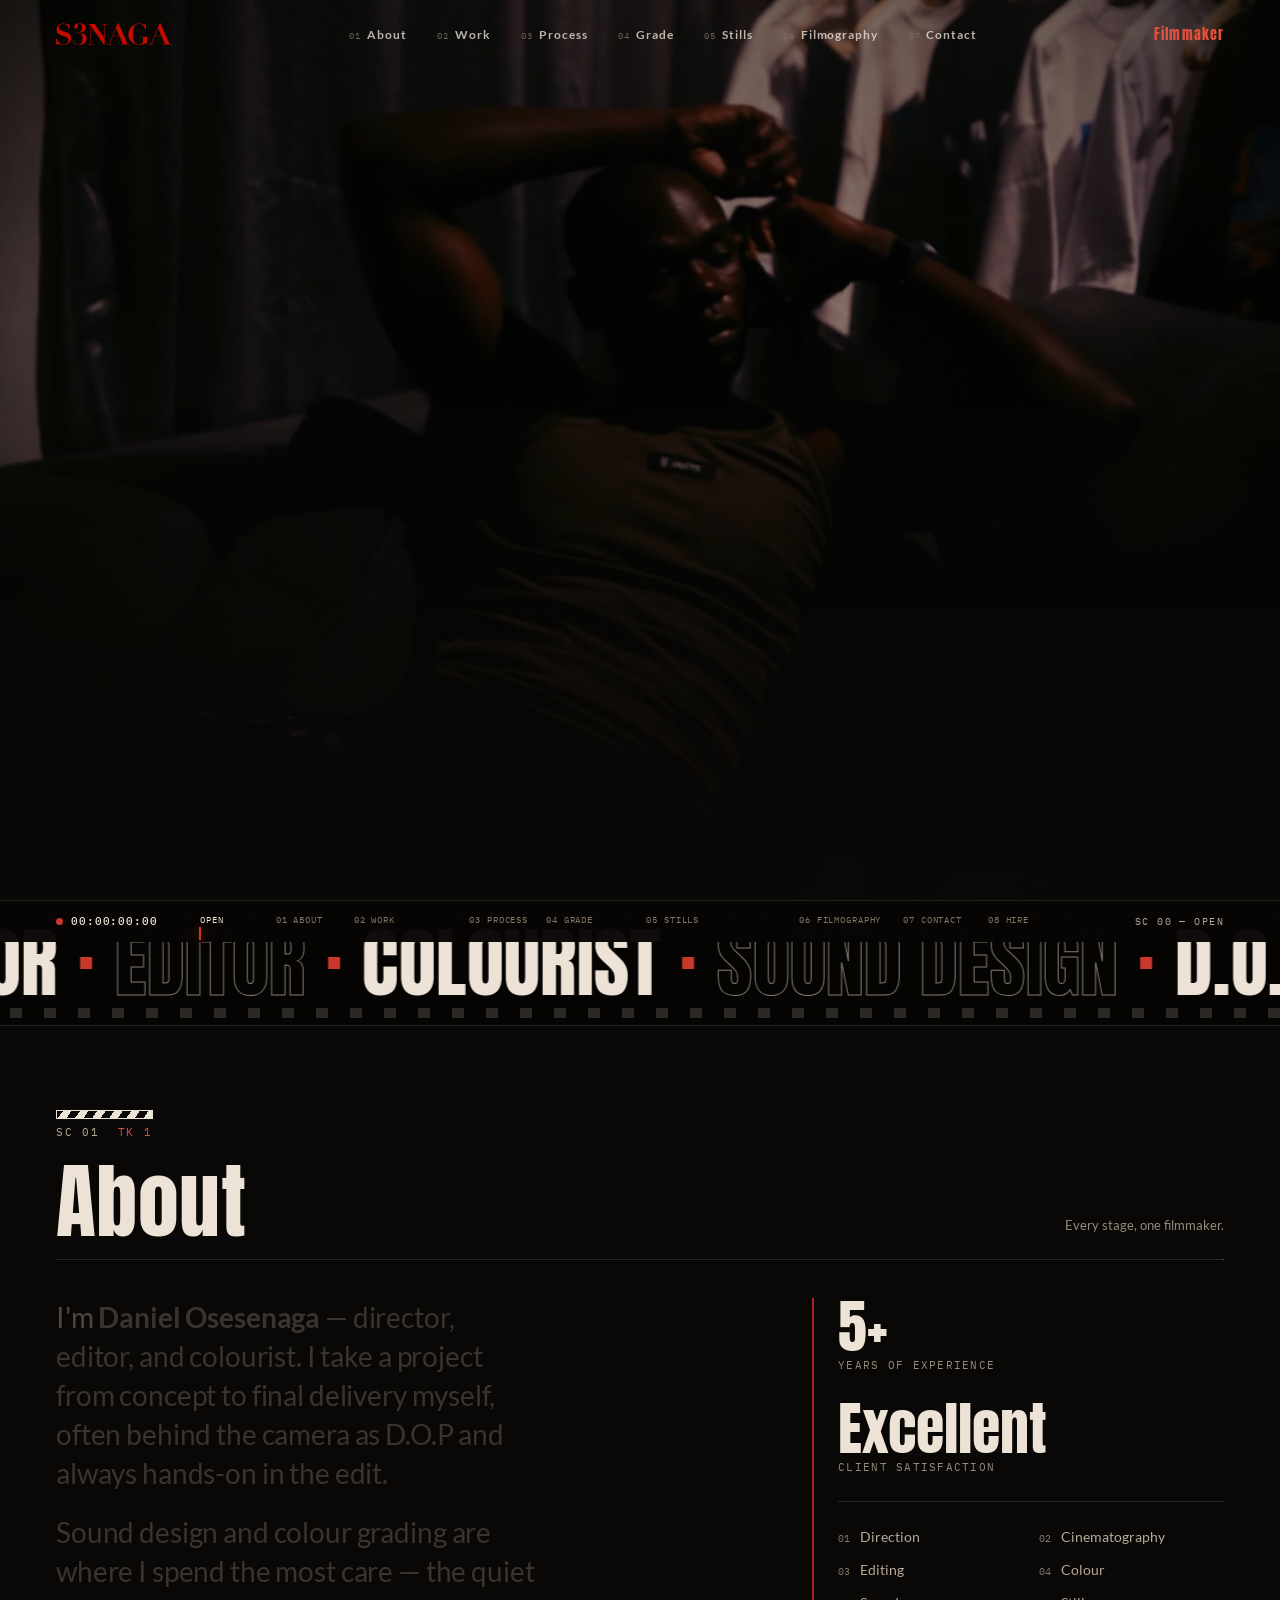
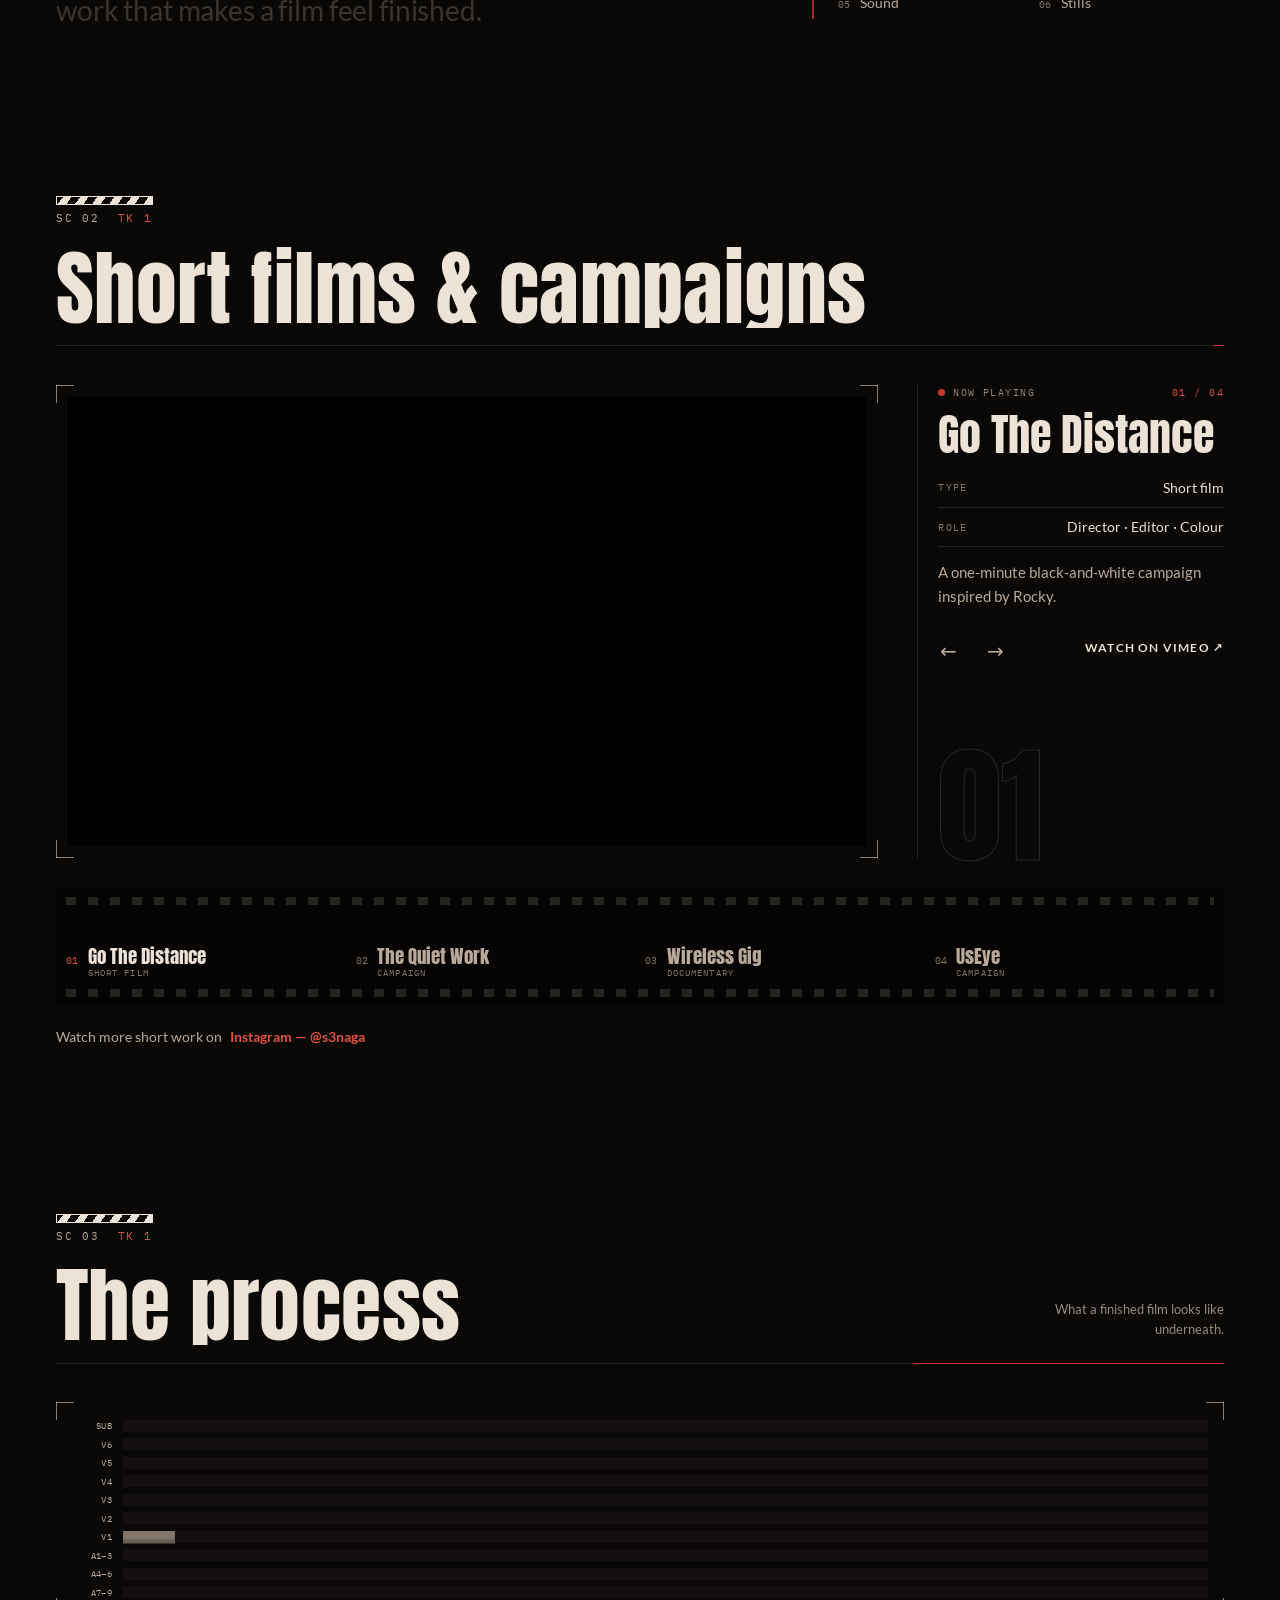
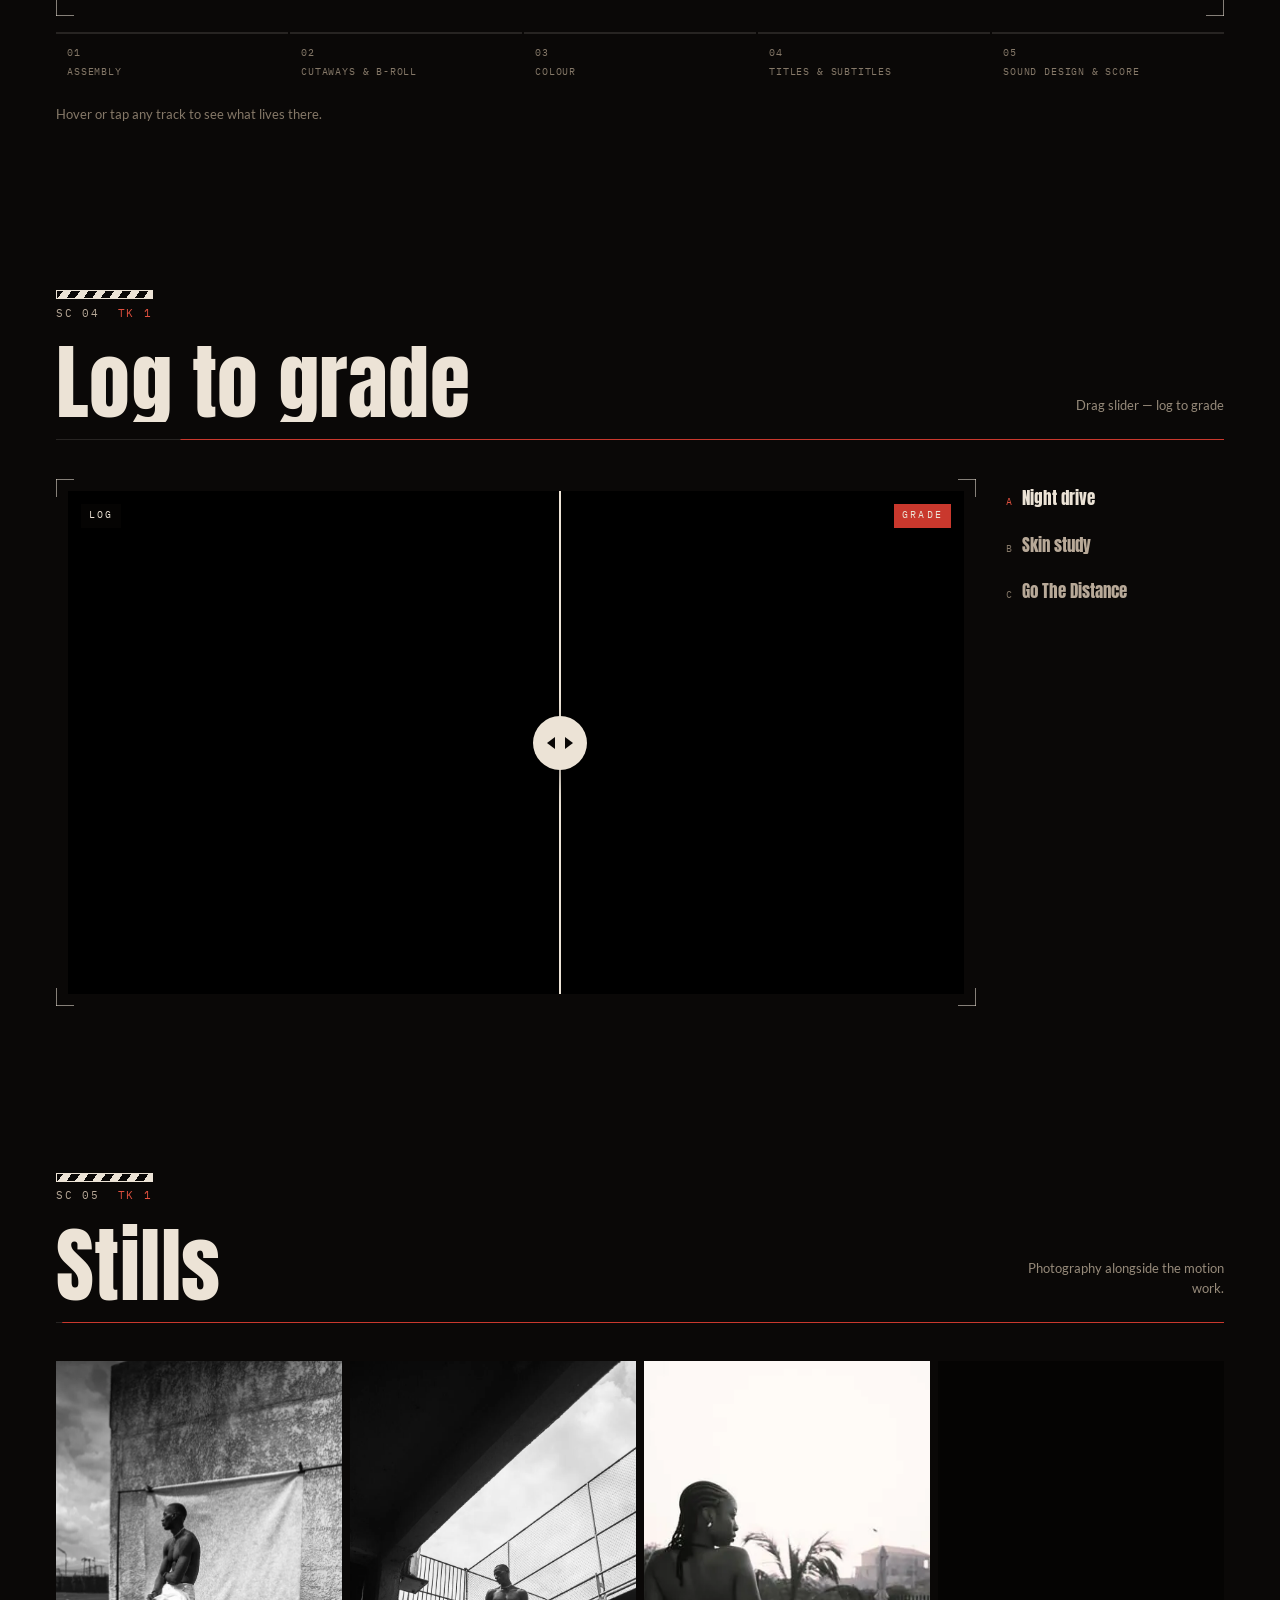
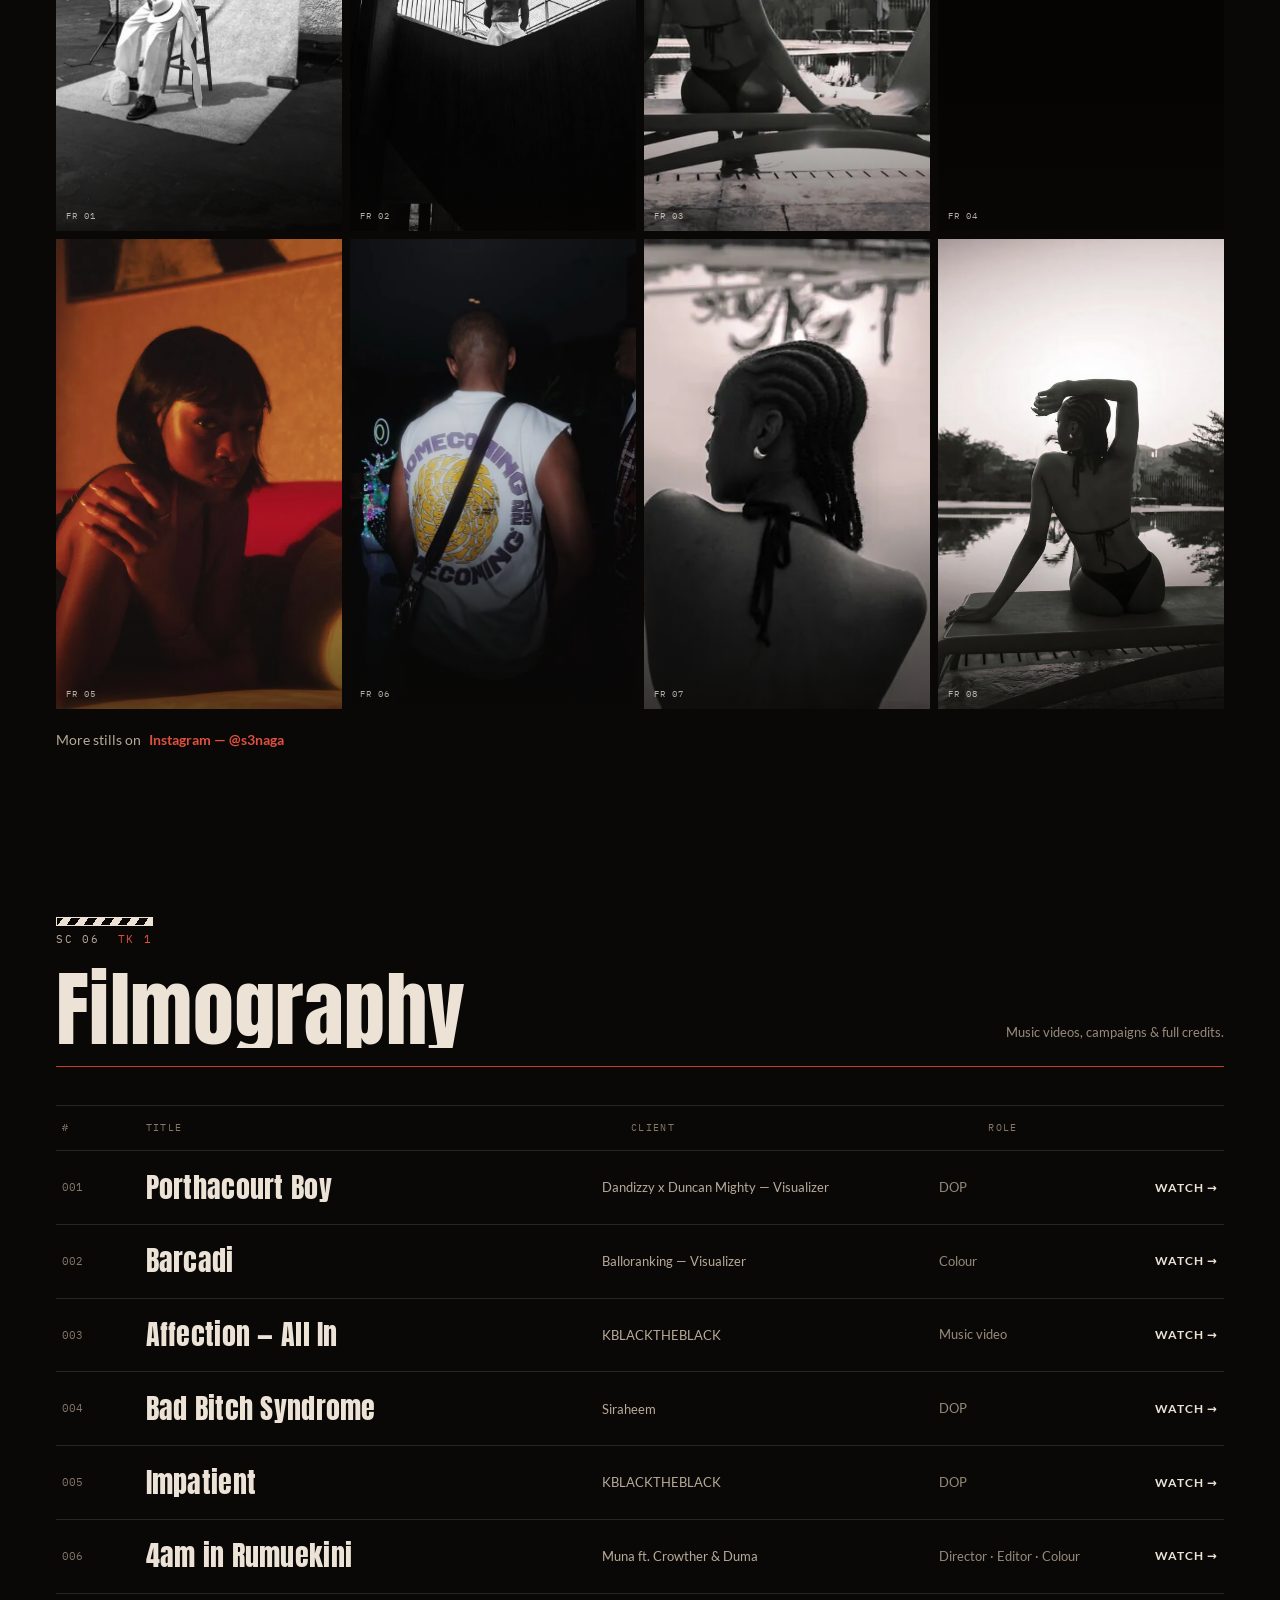
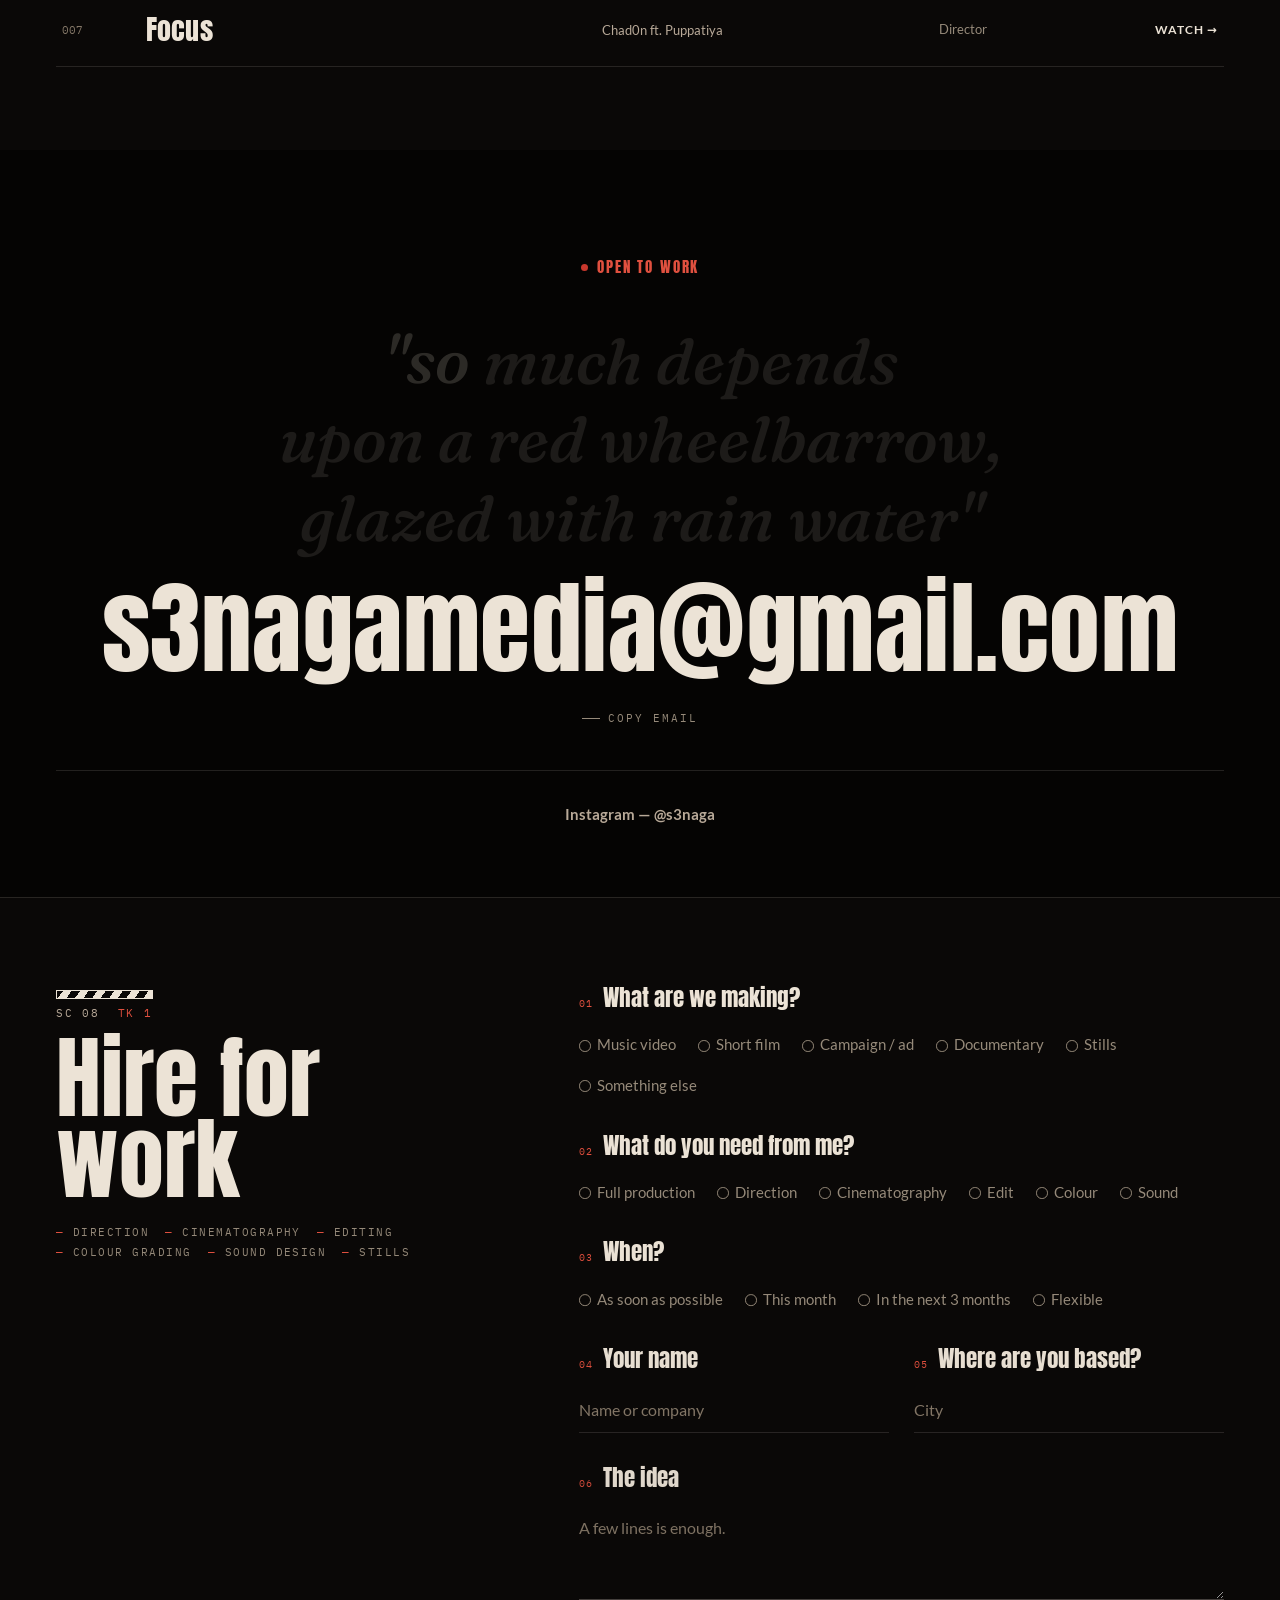
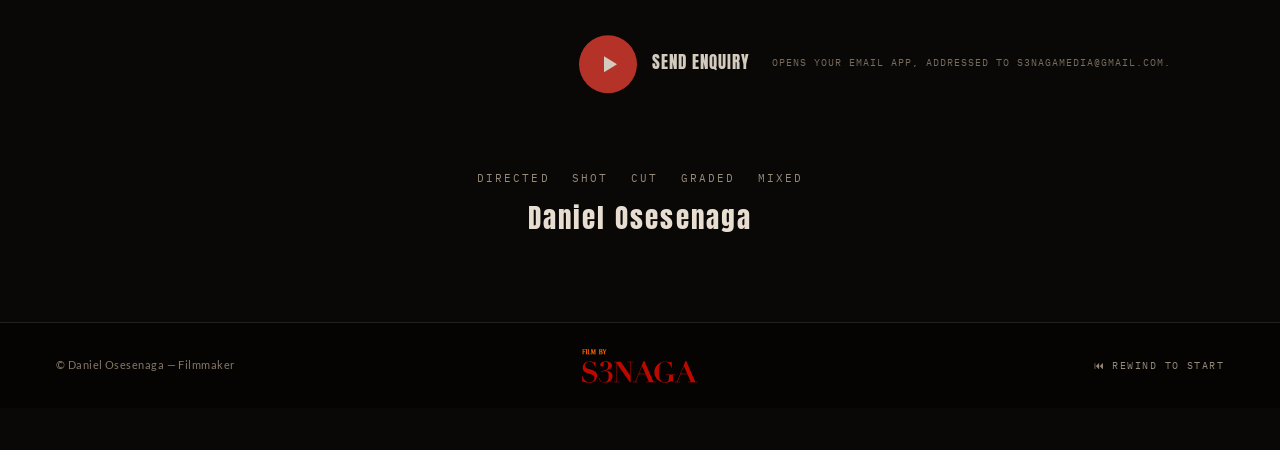
==== commit 5e5761c8: "Polish pass: smaller intro title, wide/landscape layouts, WebP, a11y, SEO - intro 'Film by S3NAGA' c" ====
--- a/index.html
+++ b/index.html
@@ -9,11 +9,32 @@
 <meta property="og:type" content="website">
 <meta property="og:title" content="Daniel Osesenaga — Filmmaker">
 <meta property="og:description" content="Director · Editor · Colourist · Sound. Filmmaker through every story, from first frame to final mix.">
-<meta property="og:url" content="https://s3naga.netlify.app/">
-<meta property="og:image" content="https://s3naga.netlify.app/assets/poster.jpg">
+<meta property="og:url" content="https://s3naga.pages.dev/">
+<meta property="og:site_name" content="S3NAGA">
+<meta property="og:image" content="https://s3naga.pages.dev/assets/og.jpg">
+<meta property="og:image:width" content="1200">
+<meta property="og:image:height" content="630">
+<meta property="og:image:alt" content="Film by S3NAGA — Daniel Osesenaga, director, editor, colourist, sound">
 <meta name="twitter:card" content="summary_large_image">
+<meta name="twitter:image" content="https://s3naga.pages.dev/assets/og.jpg">
+<link rel="canonical" href="https://s3naga.pages.dev/">
+<link rel="apple-touch-icon" href="apple-touch-icon.png">
+<script type="application/ld+json">
+{
+  "@context": "https://schema.org",
+  "@type": "Person",
+  "name": "Daniel Osesenaga",
+  "alternateName": "S3NAGA",
+  "jobTitle": "Filmmaker — Director, Editor, Colourist, Sound Designer",
+  "url": "https://s3naga.pages.dev/",
+  "email": "mailto:s3nagamedia@gmail.com",
+  "image": "https://s3naga.pages.dev/assets/og.jpg",
+  "sameAs": ["https://instagram.com/s3naga", "https://vimeo.com/1209131828"]
+}
+</script>
 <link rel="icon" href="data:image/svg+xml,%3Csvg xmlns='http://www.w3.org/2000/svg' viewBox='0 0 32 32'%3E%3Crect width='32' height='32' fill='%230a0807'/%3E%3Ccircle cx='16' cy='16' r='7' fill='%23c9382d'/%3E%3C/svg%3E">
 <link rel="preconnect" href="https://player.vimeo.com">
+<link rel="preload" href="assets/poster.jpg" as="image" fetchpriority="high">
 <link rel="preload" href="fonts/anton-latin-400-normal.woff2" as="font" type="font/woff2" crossorigin>
 <link rel="preload" href="fonts/lato-latin-400-normal.woff2" as="font" type="font/woff2" crossorigin>
 <link rel="stylesheet" href="css/style.css">
@@ -71,7 +92,7 @@
     <a href="#contact"><i>07</i>Contact</a>
   </div>
   <span class="nav-role">Filmmaker</span>
-  <button class="menu-btn" id="menuBtn" aria-expanded="false" aria-controls="menu"><span class="mb-txt">Menu</span><i class="mb-icon"><b></b><b></b></i></button>
+  <button type="button" class="menu-btn" id="menuBtn" aria-expanded="false" aria-controls="menu"><span class="mb-txt">Menu</span><i class="mb-icon"><b></b><b></b></i></button>
 </nav>
 
 <div class="menu" id="menu" hidden>
@@ -107,7 +128,7 @@
   </div>
 
   <div class="hero-content" id="heroContent">
-    <h1 class="hero-name" aria-label="Daniel Osesenaga">
+    <h1 class="hero-name"><span class="sr-only">Daniel Osesenaga</span>
       <span class="hn hn-1" aria-hidden="true">DANIEL</span>
       <span class="hn hn-2" aria-hidden="true">OSESENAGA</span>
     </h1>
@@ -183,7 +204,7 @@
   <div class="reel" id="reel">
     <div class="reel-screen marks">
       <div class="player-shell" id="playerShell">
-        <iframe id="vimeoPlayer" title="Short film player" src="https://player.vimeo.com/video/1209131828?title=0&byline=0&portrait=0&dnt=1&playsinline=1&muted=0&autopause=0" allow="autoplay; fullscreen; picture-in-picture; encrypted-media"></iframe>
+        <iframe id="vimeoPlayer" title="Short film player" loading="lazy" src="https://player.vimeo.com/video/1209131828?title=0&byline=0&portrait=0&dnt=1&playsinline=1&muted=0&autopause=0" allow="autoplay; fullscreen; picture-in-picture; encrypted-media"></iframe>
         <button type="button" class="reel-unmute" id="reelUnmute" hidden data-cursor="Sound"><i aria-hidden="true"></i>Tap for sound</button>
         <div class="reel-cut" id="reelCut" aria-hidden="true">
           <span class="rc-label">Next</span>
@@ -284,8 +305,8 @@
   <div class="grade">
     <div class="grade-stage marks">
       <div class="grade-frame" id="gradeFrame" style="aspect-ratio:1800/1012" data-cursor="Drag">
-        <img class="g-after" id="gAfter" src="assets/grade/g1-grade.jpg" alt="Graded frame: night drive, warm cabin light" width="1800" height="1012" decoding="async">
-        <div class="g-before" id="gBefore"><img id="gBeforeImg" src="assets/grade/g1-log.jpg" alt="" width="1800" height="1012" decoding="async"></div>
+        <picture class="g-after"><source id="gAfterSrc" type="image/webp" srcset="assets/grade/g1-grade-900.webp 900w, assets/grade/g1-grade-1600.webp 1600w" sizes="(max-width: 900px) 100vw, 72vw"><img id="gAfter" src="assets/grade/g1-grade.jpg" alt="Graded frame: night drive, warm cabin light" width="1800" height="1012" loading="lazy" decoding="async"></picture>
+        <div class="g-before" id="gBefore"><picture><source id="gBeforeSrc" type="image/webp" srcset="assets/grade/g1-log-900.webp 900w, assets/grade/g1-log-1600.webp 1600w" sizes="(max-width: 900px) 100vw, 72vw"><img id="gBeforeImg" src="assets/grade/g1-log.jpg" alt="" width="1800" height="1012" loading="lazy" decoding="async"></picture></div>
         <span class="g-tag g-tag-l">Log</span><span class="g-tag g-tag-r">Grade</span>
         <div class="g-handle" id="gHandle" role="slider" tabindex="0" aria-label="Compare log and grade" aria-valuemin="0" aria-valuemax="100" aria-valuenow="50" aria-valuetext="50% log">
           <span class="g-knob"><i></i><i></i></span>
@@ -293,9 +314,9 @@
       </div>
     </div>
     <ol class="grade-frames" id="gradeFrames" aria-label="Frames">
-      <li><button type="button" class="gf active" data-key="g1" data-ratio="1800/1012" data-alt="Graded frame: night drive, warm cabin light" data-cursor="View" aria-pressed="true"><span class="gf-thumb" style="background-image:url('assets/grade/g1-grade.jpg')"></span><span class="gf-text"><span class="gf-num">A</span><span class="gf-name">Night drive</span></span></button></li>
-      <li><button type="button" class="gf" data-key="g2" data-ratio="1800/1350" data-alt="Graded frame: skin study, colour and black-and-white split" data-cursor="View" aria-pressed="false"><span class="gf-thumb" style="background-image:url('assets/grade/g2-grade.jpg')"></span><span class="gf-text"><span class="gf-num">B</span><span class="gf-name">Skin study</span></span></button></li>
-      <li><button type="button" class="gf" data-key="g3" data-ratio="1800/1350" data-alt="Graded frame from Go The Distance, black and white with subtitle" data-cursor="View" aria-pressed="false"><span class="gf-thumb" style="background-image:url('assets/grade/g3-grade.jpg')"></span><span class="gf-text"><span class="gf-num">C</span><span class="gf-name">Go The Distance</span></span></button></li>
+      <li><button type="button" class="gf active" data-key="g1" data-ratio="1800/1012" data-alt="Graded frame: night drive, warm cabin light" data-cursor="View" aria-pressed="true"><span class="gf-thumb" style="background-image:url('assets/grade/g1-thumb.webp')"></span><span class="gf-text"><span class="gf-num">A</span><span class="gf-name">Night drive</span></span></button></li>
+      <li><button type="button" class="gf" data-key="g2" data-ratio="1800/1350" data-alt="Graded frame: skin study, colour and black-and-white split" data-cursor="View" aria-pressed="false"><span class="gf-thumb" style="background-image:url('assets/grade/g2-thumb.webp')"></span><span class="gf-text"><span class="gf-num">B</span><span class="gf-name">Skin study</span></span></button></li>
+      <li><button type="button" class="gf" data-key="g3" data-ratio="1800/1350" data-alt="Graded frame from Go The Distance, black and white with subtitle" data-cursor="View" aria-pressed="false"><span class="gf-thumb" style="background-image:url('assets/grade/g3-thumb.webp')"></span><span class="gf-text"><span class="gf-num">C</span><span class="gf-name">Go The Distance</span></span></button></li>
     </ol>
   </div>
 </section>
@@ -309,16 +330,16 @@
   </div>
   <div class="stills-grid" id="stillsGrid">
     <div class="stills-row">
-      <figure data-i="0" data-cursor="View" tabindex="0"><img src="assets/stills/s1.jpg" alt="Black-and-white portrait of a man seated on a stool against a backdrop on a rooftop" loading="lazy" decoding="async"></figure>
-      <figure data-i="1" data-cursor="View" tabindex="0"><img src="assets/stills/s2.jpg" alt="Black-and-white figure framed by a hard diagonal of shadow and railings" loading="lazy" decoding="async"></figure>
-      <figure data-i="2" data-cursor="View" tabindex="0"><img src="assets/stills/s3.jpg" alt="Woman on a poolside lounger in muted light" loading="lazy" decoding="async"></figure>
-      <figure data-i="3" data-cursor="View" tabindex="0"><img src="assets/stills/s4.jpg" alt="Close detail of a hand on a red and white patterned custom trench" loading="lazy" decoding="async"></figure>
+      <figure data-i="0" data-cursor="View" tabindex="0"><picture><source type="image/webp" srcset="assets/stills/s1.webp"><img src="assets/stills/s1.jpg" alt="Black-and-white portrait of a man seated on a stool against a backdrop on a rooftop" loading="lazy" decoding="async"></picture></figure>
+      <figure data-i="1" data-cursor="View" tabindex="0"><picture><source type="image/webp" srcset="assets/stills/s2.webp"><img src="assets/stills/s2.jpg" alt="Black-and-white figure framed by a hard diagonal of shadow and railings" loading="lazy" decoding="async"></picture></figure>
+      <figure data-i="2" data-cursor="View" tabindex="0"><picture><source type="image/webp" srcset="assets/stills/s3.webp"><img src="assets/stills/s3.jpg" alt="Woman on a poolside lounger in muted light" loading="lazy" decoding="async"></picture></figure>
+      <figure data-i="3" data-cursor="View" tabindex="0"><picture><source type="image/webp" srcset="assets/stills/s4.webp"><img src="assets/stills/s4.jpg" alt="Close detail of a hand on a red and white patterned custom trench" loading="lazy" decoding="async"></picture></figure>
     </div>
     <div class="stills-row">
-      <figure data-i="4" data-cursor="View" tabindex="0"><img src="assets/stills/s5.jpg" alt="Woman with a bob haircut in warm amber light" loading="lazy" decoding="async"></figure>
-      <figure data-i="5" data-cursor="View" tabindex="0"><img src="assets/stills/s6.jpg" alt="Night crowd, a man in a Homecoming shirt seen from behind" loading="lazy" decoding="async"></figure>
-      <figure data-i="6" data-cursor="View" tabindex="0"><img src="assets/stills/s7.jpg" alt="Silhouette of a woman with braids from behind, by water" loading="lazy" decoding="async"></figure>
-      <figure data-i="7" data-cursor="View" tabindex="0"><img src="assets/stills/s8.jpg" alt="Black-and-white portrait of a woman stretching by a pool" loading="lazy" decoding="async"></figure>
+      <figure data-i="4" data-cursor="View" tabindex="0"><picture><source type="image/webp" srcset="assets/stills/s5.webp"><img src="assets/stills/s5.jpg" alt="Woman with a bob haircut in warm amber light" loading="lazy" decoding="async"></picture></figure>
+      <figure data-i="5" data-cursor="View" tabindex="0"><picture><source type="image/webp" srcset="assets/stills/s6.webp"><img src="assets/stills/s6.jpg" alt="Night crowd, a man in a Homecoming shirt seen from behind" loading="lazy" decoding="async"></picture></figure>
+      <figure data-i="6" data-cursor="View" tabindex="0"><picture><source type="image/webp" srcset="assets/stills/s7.webp"><img src="assets/stills/s7.jpg" alt="Silhouette of a woman with braids from behind, by water" loading="lazy" decoding="async"></picture></figure>
+      <figure data-i="7" data-cursor="View" tabindex="0"><picture><source type="image/webp" srcset="assets/stills/s8.webp"><img src="assets/stills/s8.jpg" alt="Black-and-white portrait of a woman stretching by a pool" loading="lazy" decoding="async"></picture></figure>
     </div>
   </div>
   <p class="ig-line">More stills on <a href="https://www.instagram.com/s3naga?stkn=Ym16cmMxdmt4Z2ho&utm_source=qr" target="_blank" rel="noopener" data-cursor="Open">Instagram — @s3naga</a></p>
@@ -385,7 +406,7 @@
       <span class="f-link">Watch →</span>
     </a>
   </div>
-  <div class="filmo-preview" id="filmoPreview" aria-hidden="true"><img alt="" id="filmoPreviewImg" onerror="this.style.visibility='hidden'" onload="this.style.visibility=''"><span class="fp-tag">▶ YouTube</span></div>
+  <div class="filmo-preview" id="filmoPreview" aria-hidden="true"><img alt="" src="[data-uri]" id="filmoPreviewImg" onerror="this.style.visibility='hidden'" onload="this.style.visibility=''"><span class="fp-tag">▶ YouTube</span></div>
 </section>
 
 <!-- ============ CONTACT ============ -->
@@ -461,7 +482,7 @@
       </div>
     </form>
   </div>
-  <div class="credits" aria-label="Credits">
+  <div class="credits">
     <p><span>Directed</span><span>Shot</span><span>Cut</span><span>Graded</span><span>Mixed</span></p>
     <p class="credits-name">Daniel Osesenaga</p>
   </div>
@@ -479,7 +500,7 @@
 <!-- ============ MASTER TIMELINE (page scrubber) ============ -->
 <div class="master" id="master">
   <div class="master-tc" aria-hidden="true"><b class="rec-dot"></b><span id="masterTC">00:00:00:00</span></div>
-  <div class="master-track" id="masterTrack" aria-label="Page timeline">
+  <div class="master-track" id="masterTrack" role="group" aria-label="Page timeline">
     <div class="master-clips" id="masterClips"></div>
     <div class="master-head" id="masterHead" data-cursor="Scrub"></div>
   </div>
@@ -489,7 +510,7 @@
 <!-- ============ STILLS LIGHTBOX ============ -->
 <div class="lightbox" id="lightbox" role="dialog" aria-modal="true" aria-label="Stills viewer" hidden>
   <div class="lb-stage" id="lbStage">
-    <img id="lbImg" alt="">
+    <img id="lbImg" alt="" src="[data-uri]">
   </div>
   <div class="lb-bar">
     <span class="lb-count" id="lbCount">01 / 08</span>
--- a/css/style.css
+++ b/css/style.css
@@ -16,11 +16,12 @@
   --bg-raised:#16130f;
   --bg-raised2:#1d1912;
   --ash:#b8a998;
-  --ash-dim:#7d7062;
-  --ash-faint:#524a41;
+  --ash-dim:#968a7a;
+  --ash-faint:#857868;
   --paper:#ece3d6;
   --red:#a5271f;
   --red-bright:#c9382d;
+  --red-text:#e0503f;   /* same red, lifted for small type on black (WCAG AA) */
   --line:rgba(236,227,214,0.13);
   --line-strong:rgba(236,227,214,0.28);
   --display:'Anton', 'Impact', sans-serif;
@@ -28,6 +29,8 @@
   --serif:'Fraunces', Georgia, serif;
   --mono:'IBM Plex Mono', ui-monospace, Menlo, monospace;
   --gutter:clamp(1.25rem,5vw,3.5rem);
+  /* content never stretches past ~1680px on very wide screens */
+  --side:max(var(--gutter), calc((100vw - 1680px) / 2));
   --ease:cubic-bezier(.16,.84,.44,1);
   --master-h:42px;
 }
@@ -47,6 +50,7 @@
 html.lenis, html.lenis body{height:auto;}
 .lenis.lenis-stopped{overflow:clip;}
 
+.sr-only{position:absolute !important; width:1px; height:1px; padding:0; margin:-1px; overflow:hidden; clip:rect(0 0 0 0); white-space:nowrap; border:0;}
 .skip-link{position:fixed; left:1rem; top:-4rem; z-index:2000; background:var(--paper); color:var(--bg); padding:.6rem 1rem; font-weight:700; font-size:.8rem;}
 .skip-link:focus{top:1rem;}
 
@@ -67,7 +71,7 @@
   background:conic-gradient(from 0deg, rgba(201,56,45,0.85) 0deg, rgba(201,56,45,0.85) var(--a), rgba(236,227,214,0.06) var(--a));}
 .leader-ring svg{position:absolute; inset:0; width:100%; height:100%; fill:none; stroke:rgba(236,227,214,0.55); stroke-width:1.2;}
 .leader-num{position:relative; font-family:var(--display); font-size:min(24vmin,8.5rem); line-height:1; color:var(--paper);}
-.leader-title{position:absolute; z-index:4; left:50%; top:50%; transform:translate(-50%,-50%); width:min(62vw,560px); opacity:0; pointer-events:none;}
+.leader-title{position:absolute; z-index:4; left:50%; top:50%; transform:translate(-50%,-50%); width:min(40vmin,220px); opacity:0; pointer-events:none;}
 .leader-title svg{display:block; width:100%; height:auto; overflow:visible;}
 .leader-meta{position:absolute; z-index:3; left:var(--gutter); right:var(--gutter); bottom:2rem; display:flex; justify-content:space-between;
   font-family:var(--mono); font-size:.68rem; letter-spacing:.16em; color:var(--ash-dim);}
@@ -99,7 +103,7 @@
    NAV + MENU
    ===================================================================== */
 .nav{position:fixed; top:0; left:0; right:0; z-index:100; display:flex; align-items:center; justify-content:space-between; gap:1rem;
-  padding:1.35rem var(--gutter); border-bottom:1px solid transparent;
+  padding:1.35rem var(--side); border-bottom:1px solid transparent;
   transition:background .35s ease, backdrop-filter .35s ease, border-color .35s ease, transform .5s var(--ease);}
 .nav.scrolled{background:rgba(10,8,7,0.72); backdrop-filter:blur(14px); -webkit-backdrop-filter:blur(14px); border-bottom-color:var(--line);}
 .wordmark{display:block; line-height:0;}
@@ -112,8 +116,8 @@
 .nav-links a::after{content:''; position:absolute; left:0; right:0; bottom:-2px; height:1px; background:var(--red-bright); transform:scaleX(0); transform-origin:right; transition:transform .45s var(--ease);}
 .nav-links a:hover, .nav-links a.is-active{opacity:1;}
 .nav-links a:hover::after, .nav-links a.is-active::after{transform:scaleX(1); transform-origin:left;}
-.nav-links a.is-active i{color:var(--red-bright);}
-.nav-role{font-family:var(--display); font-size:.85rem; letter-spacing:.08em; color:var(--red-bright); white-space:nowrap;}
+.nav-links a.is-active i{color:var(--red-text);}
+.nav-role{font-family:var(--display); font-size:.85rem; letter-spacing:.08em; color:var(--red-text); white-space:nowrap;}
 .menu-btn{display:none; align-items:center; gap:.7rem; font-family:var(--mono); font-size:.68rem; letter-spacing:.18em; text-transform:uppercase; padding:.4rem 0;}
 .mb-icon{position:relative; display:block; width:22px; height:10px;}
 .mb-icon b{position:absolute; left:0; right:0; height:1.5px; background:var(--paper); transition:transform .4s var(--ease), top .4s var(--ease), background .3s;}
@@ -132,14 +136,14 @@
 .menu ol{display:flex; flex-direction:column; gap:.2rem;}
 .menu li{overflow:hidden; border-bottom:1px solid var(--line);}
 .menu li a{display:flex; align-items:baseline; gap:1rem; font-family:var(--display); font-size:clamp(2.2rem,11vw,4rem); line-height:1.15; padding:.25rem 0;}
-.menu li a i{font-style:normal; font-family:var(--mono); font-size:.68rem; color:var(--red-bright); letter-spacing:.1em; min-width:3.6rem;}
+.menu li a i{font-style:normal; font-family:var(--mono); font-size:.68rem; color:var(--red-text); letter-spacing:.1em; min-width:3.6rem;}
 .menu-foot{display:flex; flex-direction:column; gap:.4rem; font-size:.9rem; color:var(--ash);}
 .menu-foot a{font-family:var(--mono); font-size:.8rem; letter-spacing:.06em;}
 
 /* =====================================================================
    HERO
    ===================================================================== */
-.hero{position:relative; height:100vh; height:100svh; min-height:560px; overflow:hidden; background:#000; isolation:isolate;}
+.hero{position:relative; height:100vh; height:100svh; min-height:420px; overflow:hidden; background:#000; isolation:isolate;}
 .hero-frame{position:absolute; inset:0; overflow:hidden; will-change:transform; transform-origin:50% 0;}
 .hero-frame video{position:absolute; inset:0; width:100%; height:100%; object-fit:cover; filter:brightness(.86); transform-origin:50% 45%;}
 .hero-shade{position:absolute; inset:0; background:linear-gradient(180deg, rgba(10,8,7,.35) 0%, rgba(10,8,7,.15) 35%, rgba(10,8,7,.55) 70%, rgba(10,8,7,.96) 100%);}
@@ -160,14 +164,14 @@
 .hud-dim{color:rgba(236,227,214,.5);}
 @media (max-width:640px){ .hud-dim{display:none;} .hud-row{left:1.6rem; right:1.6rem;} .hud{inset:4.6rem 1rem 1rem;} }
 
-.hero-content{position:absolute; z-index:3; left:0; right:0; bottom:0; padding:0 var(--gutter) clamp(3rem,7vh,4.5rem);}
+.hero-content{position:absolute; z-index:3; left:0; right:0; bottom:0; padding:0 var(--side) clamp(2.2rem,7vh,4.5rem);}
 html.js:not(.reduce-motion) .hero-content{opacity:0; animation:heroFailsafe .01s 11.5s forwards;}
 html.js .hero-content.is-in{opacity:1; animation:none;}
 @keyframes heroFailsafe{to{opacity:1}}
 .hero-name{font-family:var(--display); font-weight:400; line-height:.84; margin-bottom:clamp(1.2rem,2.5vw,2rem); letter-spacing:.004em;}
-.hero-name .hn{display:block; font-size:clamp(3.6rem,15.5vw,14.5rem); overflow:hidden; padding-top:.04em; white-space:nowrap;}
+.hero-name .hn{display:block; font-size:clamp(2.6rem,min(15.5vw,21svh),14.5rem); overflow:hidden; padding-top:.04em; white-space:nowrap;}
 .hero-name .hn-2{color:var(--red-bright);}
-@media (max-width:640px){ .hero-name .hn{font-size:21.5vw;} }
+@media (max-width:640px){ .hero-name .hn{font-size:min(21.5vw,15svh);} }
 .hero-name .ch{display:inline-block; will-change:transform;}
 .hero-lower{display:flex; justify-content:space-between; align-items:flex-end; gap:2rem; flex-wrap:wrap;}
 .hero-role{font-size:.8rem; letter-spacing:.16em; font-weight:700; color:var(--ash); text-transform:uppercase; margin-bottom:.8rem;}
@@ -185,7 +189,7 @@
 .cta-play:hover .cta-icon{box-shadow:0 0 0 10px rgba(201,56,45,.18);}
 .cta-line{color:var(--ash);}
 .cta-line:hover{color:var(--paper);}
-.cta-arrow{display:inline-block; color:var(--red-bright); transition:transform .45s var(--ease);}
+.cta-arrow{display:inline-block; color:var(--red-text); transition:transform .45s var(--ease);}
 .cta-line:hover .cta-arrow{transform:translateX(6px);}
 
 .scroll-cue{position:absolute; z-index:3; right:var(--gutter); top:50%; transform:translateY(-50%) ; display:flex; flex-direction:column; align-items:center; gap:.8rem;
@@ -212,7 +216,7 @@
 /* =====================================================================
    SECTIONS
    ===================================================================== */
-.sec{position:relative; padding:clamp(3rem,6.5vw,5.5rem) var(--gutter);}
+.sec{position:relative; padding:clamp(3rem,6.5vw,5.5rem) var(--side);}
 .section-head{display:grid; grid-template-columns:1fr auto; align-items:end; gap:.4rem 1.5rem; margin-bottom:clamp(1.4rem,3vw,2.4rem);
   border-bottom:1px solid var(--line); padding-bottom:1.1rem; position:relative;}
 .section-head::after{content:''; position:absolute; left:0; bottom:-1px; height:1px; width:100%; background:var(--red-bright); transform:scaleX(var(--draw,0)); transform-origin:var(--o,left) center;}
@@ -226,7 +230,7 @@
 .slate-arm{display:block; width:100%; height:9px; transform-origin:0 100%;
   background:repeating-linear-gradient(-55deg, var(--paper) 0 7px, var(--bg) 7px 14px); border:1px solid var(--paper);}
 .slate-body{display:block; font-family:var(--mono); font-size:.66rem; letter-spacing:.16em; padding:.4rem 0 0; color:var(--ash);}
-.slate-body em{font-style:normal; color:var(--red-bright); margin-left:.6rem;}
+.slate-body em{font-style:normal; color:var(--red-text); margin-left:.6rem;}
 
 /* =====================================================================
    ABOUT
@@ -246,7 +250,7 @@
 .disciplines li{font-size:.85rem; color:var(--ash); padding:.35rem 0; display:flex; gap:.6rem; align-items:baseline; transition:color .25s, transform .4s var(--ease);}
 .disciplines li i{font-style:normal; font-family:var(--mono); font-size:.6rem; color:var(--ash-faint);}
 .disciplines li:hover{color:var(--paper); transform:translateX(4px);}
-.disciplines li:hover i{color:var(--red-bright);}
+.disciplines li:hover i{color:var(--red-text);}
 
 /* =====================================================================
    WORK — single screen + film strip
@@ -266,7 +270,7 @@
 .reel-strip{grid-area:strip;}
 @media (max-width:980px){ .reel{grid-template-columns:1fr; grid-template-areas:"screen" "info" "strip";} }
 
-.player-shell{position:relative; aspect-ratio:16/9; background:#000; overflow:hidden;}
+.player-shell{position:relative; aspect-ratio:16/9; background:#000; overflow:hidden; width:min(100%, calc((100svh - 140px) * 16 / 9)); margin:0 auto;}
 .player-shell iframe{position:absolute; inset:0; width:100%; height:100%; border:0;}
 .reel-unmute{position:absolute; z-index:4; left:14px; bottom:14px; display:inline-flex; align-items:center; gap:.55rem; padding:.55rem .85rem .55rem .7rem; border-radius:999px;
   background:var(--red-bright); color:var(--paper); font-family:var(--mono); font-size:.66rem; letter-spacing:.14em; text-transform:uppercase; box-shadow:0 8px 24px rgba(0,0,0,.45);}
@@ -276,7 +280,7 @@
 .reel-cut{position:absolute; inset:0; z-index:3; background:#000; display:flex; flex-direction:column; align-items:center; justify-content:center; gap:.3rem;
   opacity:0; visibility:hidden; transition:opacity .35s ease, visibility 0s .35s; pointer-events:none;}
 .reel-cut.show{opacity:1; visibility:visible; transition:opacity .2s ease;}
-.rc-label{font-family:var(--mono); font-size:.66rem; letter-spacing:.24em; text-transform:uppercase; color:var(--red-bright);}
+.rc-label{font-family:var(--mono); font-size:.66rem; letter-spacing:.24em; text-transform:uppercase; color:var(--red-text);}
 .rc-num{font-family:var(--mono); font-size:.75rem; color:var(--ash-dim); letter-spacing:.12em;}
 .rc-title{font-family:var(--display); font-size:clamp(2rem,5vw,4.4rem); line-height:1; color:var(--paper); text-align:center; padding:0 1rem;}
 .reel-cut.show .rc-title{animation:rcIn .6s var(--ease) both;}
@@ -285,7 +289,7 @@
 .reel-info{position:relative; display:flex; flex-direction:column; gap:.9rem; padding-left:clamp(0rem,1.6vw,1.6rem); border-left:1px solid var(--line); min-width:0;}
 @media (max-width:980px){ .reel-info{border-left:0; padding-left:0;} }
 .ri-now{display:flex; align-items:center; gap:.5rem; font-family:var(--mono); font-size:.64rem; letter-spacing:.14em; color:var(--ash-dim); text-transform:uppercase;}
-.ri-now em{font-style:normal; color:var(--red-bright); margin-left:auto;}
+.ri-now em{font-style:normal; color:var(--red-text); margin-left:auto;}
 .live-dot{display:inline-block; width:7px; height:7px; border-radius:50%; background:var(--red-bright); box-shadow:0 0 0 0 rgba(201,56,45,.6); animation:pulse 1.8s infinite;}
 @keyframes pulse{0%{box-shadow:0 0 0 0 rgba(201,56,45,.55)} 70%{box-shadow:0 0 0 9px rgba(201,56,45,0)} 100%{box-shadow:0 0 0 0 rgba(201,56,45,0)}}
 .ri-title{font-family:var(--display); font-weight:400; font-size:clamp(2rem,3.4vw,3.2rem); line-height:.95;}
@@ -295,14 +299,14 @@
 .ri-meta dd{text-align:right;}
 .ri-desc{font-size:.92rem; color:var(--ash); line-height:1.6;}
 .ri-foot{display:flex; align-items:center; justify-content:space-between; gap:1rem; margin-top:.3rem;}
-.ri-arrows{display:flex; gap:1.1rem;}
-.ri-arrows button{font-size:1.25rem; line-height:1; color:var(--ash); padding:.3rem 0; transition:color .25s, transform .35s var(--ease);}
-.ri-arrows button:hover{color:var(--red-bright);}
+.ri-arrows{display:flex; gap:.2rem; margin-left:-12px;}
+.ri-arrows button{font-size:1.25rem; line-height:1; color:var(--ash); min-width:44px; min-height:44px; padding:0; transition:color .25s, transform .35s var(--ease);}
+.ri-arrows button:hover{color:var(--red-text);}
 .ri-arrows button:first-child:hover{transform:translateX(-4px);}
 .ri-arrows button:last-child:hover{transform:translateX(4px);}
 .ri-watch{font-size:.74rem; font-weight:700; letter-spacing:.1em; text-transform:uppercase; transition:color .25s;
   background:linear-gradient(var(--red-bright),var(--red-bright)) 0 100%/0 1px no-repeat; padding-bottom:3px; transition:color .25s, background-size .45s var(--ease);}
-.ri-watch:hover{color:var(--red-bright); background-size:100% 1px;}
+.ri-watch:hover{color:var(--red-text); background-size:100% 1px;}
 .ri-big{margin-top:auto; font-family:var(--display); font-size:clamp(5rem,10vw,9rem); line-height:.8; color:transparent; -webkit-text-stroke:1px rgba(236,227,214,.14); user-select:none; pointer-events:none;}
 @media (max-width:980px){ .ri-big{display:none;} }
 
@@ -330,14 +334,14 @@
 .reel-item.active .rit-bar::before{background:rgba(236,227,214,.22);}
 .rit-text{display:grid; grid-template-columns:auto 1fr; grid-template-rows:auto auto; column-gap:.6rem; align-items:baseline;}
 .rit-num{grid-row:1/3; font-family:var(--mono); font-size:.62rem; color:var(--ash-faint);}
-.reel-item.active .rit-num{color:var(--red-bright);}
+.reel-item.active .rit-num{color:var(--red-text);}
 .rit-name{font-family:var(--display); font-size:clamp(1rem,1.5vw,1.35rem); line-height:1.05; white-space:nowrap; overflow:hidden; text-overflow:ellipsis; transition:color .25s;}
 .reel-item:not(.active) .rit-name{color:var(--ash);}
 .reel-item:hover .rit-name{color:var(--paper);}
 .rit-type{font-family:var(--mono); font-size:.58rem; letter-spacing:.12em; text-transform:uppercase; color:var(--ash-faint);}
 
 .ig-line{margin-top:1.3rem; font-size:.85rem; color:var(--ash); display:flex; flex-wrap:wrap; align-items:center; gap:.5rem;}
-.ig-line a{color:var(--red-bright); font-weight:700; background:linear-gradient(currentColor,currentColor) 0 100%/0 1px no-repeat; transition:background-size .45s var(--ease);}
+.ig-line a{color:var(--red-text); font-weight:700; background:linear-gradient(currentColor,currentColor) 0 100%/0 1px no-repeat; transition:background-size .45s var(--ease);}
 .ig-line a:hover{background-size:100% 1px;}
 
 /* =====================================================================
@@ -349,7 +353,7 @@
 .proc-row{display:flex; align-items:center; gap:.7rem; padding:.16rem 0; cursor:pointer; border-radius:2px; transition:background .2s;}
 .proc-row:hover, .proc-row.active{background:rgba(165,39,31,.12);}
 .proc-label{flex:0 0 40px; font-family:var(--mono); font-size:.56rem; letter-spacing:.04em; color:var(--ash-faint); text-align:right; text-transform:uppercase; transition:color .2s;}
-.proc-row:hover .proc-label, .proc-row.active .proc-label{color:var(--red-bright);}
+.proc-row:hover .proc-label, .proc-row.active .proc-label{color:var(--red-text);}
 .proc-row.lit .proc-label{color:var(--ash);}
 .proc-lane{flex:1; display:flex; gap:2px; height:12px; min-width:640px; background:rgba(236,227,214,.035);}
 .proc-clip{height:100%; border-radius:1px; opacity:.85; transform-origin:left center; transition:opacity .2s;}
@@ -376,10 +380,10 @@
 .proc-steps{display:grid; grid-template-columns:repeat(5,1fr); gap:2px; margin-top:1rem;}
 .proc-steps li{font-family:var(--mono); font-size:.64rem; letter-spacing:.08em; text-transform:uppercase; color:var(--ash-faint);
   padding:.7rem .7rem .6rem; border-top:2px solid var(--line); transition:color .3s, border-color .3s;}
-.proc-steps li i{display:block; font-style:normal; color:inherit; margin-bottom:.2rem; opacity:.7;}
+.proc-steps li i{display:block; font-style:normal; color:inherit; margin-bottom:.2rem;}
 .proc-steps li.on{color:var(--ash); border-top-color:var(--ash-dim);}
 .proc-steps li.now{color:var(--paper); border-top-color:var(--red-bright);}
-.proc-steps li.now i{color:var(--red-bright); opacity:1;}
+.proc-steps li.now i{color:var(--red-text); opacity:1;}
 @media (max-width:700px){ .proc-steps{grid-template-columns:repeat(2,1fr);} .proc-steps li:last-child{grid-column:1/-1;} }
 .proc-hint{margin-top:1rem; font-size:.8rem; color:var(--ash-faint);}
 
@@ -391,6 +395,7 @@
 .stills-row figure{position:relative; overflow:hidden; cursor:pointer; flex:1 1 0%; min-width:0; background:var(--bg-deep);
   transition:flex-grow .7s var(--ease); counter-increment:fr;}
 .stills-row figure:hover, .stills-row figure:focus-visible{flex-grow:3.2;}
+.stills-row picture{display:block; width:100%; height:100%;}
 .stills-row img{width:100%; height:100%; object-fit:cover; transform:scale(1.06);
   transition:object-fit 0s .38s, transform 1.1s var(--ease), filter .6s;}
 .stills-row figure:hover img, .stills-row figure:focus-visible img{object-fit:contain; transform:scale(1);}
@@ -417,7 +422,7 @@
 .lb-count{font-family:var(--mono); font-size:.75rem; letter-spacing:.14em; color:var(--ash);}
 .lb-btns{display:flex; gap:1.6rem; align-items:center;}
 .lb-btns button{min-width:44px; height:44px; padding:0 .2rem; font-size:1.1rem; color:var(--ash); transition:color .25s;}
-.lb-btns button:hover{color:var(--red-bright);}
+.lb-btns button:hover{color:var(--red-text);}
 .lb-close{font-family:var(--mono); font-size:.7rem !important; letter-spacing:.12em; text-transform:uppercase;}
 
 /* =====================================================================
@@ -428,6 +433,7 @@
 .grade-stage{display:flex; justify-content:center;}
 .grade-frame{--p:50%; position:relative; width:min(100%, calc(76vh * var(--r, 1.778))); overflow:hidden; background:#000; touch-action:pan-y; user-select:none; -webkit-user-select:none; cursor:ew-resize;}
 .grade-frame img{display:block; width:100%; height:100%; object-fit:cover; pointer-events:none; -webkit-user-drag:none;}
+.grade-frame picture{display:block; width:100%; height:100%;}
 .g-after{position:relative;}
 .g-before{position:absolute; inset:0; clip-path:inset(0 calc(100% - var(--p)) 0 0); will-change:clip-path;}
 .g-handle{position:absolute; top:0; bottom:0; left:var(--p); width:2px; margin-left:-1px; background:var(--paper); z-index:3; outline:none;}
@@ -450,7 +456,7 @@
 .gf.active .gf-thumb{filter:none; box-shadow:inset 0 -3px 0 var(--red-bright);}
 .gf-text{display:flex; gap:.6rem; align-items:baseline; min-width:0;}
 .gf-num{font-family:var(--mono); font-size:.62rem; color:var(--ash-faint);}
-.gf.active .gf-num{color:var(--red-bright);}
+.gf.active .gf-num{color:var(--red-text);}
 .gf-name{font-family:var(--display); font-size:clamp(.95rem,1.3vw,1.2rem); color:var(--ash); white-space:nowrap; overflow:hidden; text-overflow:ellipsis; transition:color .25s;}
 .gf.active .gf-name, .gf:hover .gf-name{color:var(--paper);}
 
@@ -464,11 +470,11 @@
 @media (max-width:900px){ .hire-head{position:static;} }
 .hire-title{font-family:var(--display); font-weight:400; font-size:clamp(2.8rem,7vw,6.2rem); line-height:.9; color:var(--paper);}
 .hire-roles{display:flex; flex-wrap:wrap; gap:.3rem 1rem; margin-top:1.6rem; font-family:var(--mono); font-size:.66rem; letter-spacing:.14em; text-transform:uppercase; color:var(--ash-dim);}
-.hire-roles li::before{content:'— '; color:var(--red-bright);}
+.hire-roles li::before{content:'— '; color:var(--red-text);}
 .hire-form{display:flex; flex-direction:column; gap:1.7rem;}
 .hf-group{border:0; min-width:0;}
 .hf-group legend, .hf-field > span{display:flex; align-items:baseline; gap:.6rem; font-family:var(--display); font-size:clamp(1.15rem,1.8vw,1.55rem); color:var(--paper); margin-bottom:.8rem; padding:0;}
-.hf-group legend i, .hf-field > span i{font-style:normal; font-family:var(--mono); font-size:.62rem; color:var(--red-bright); letter-spacing:.1em;}
+.hf-group legend i, .hf-field > span i{font-style:normal; font-family:var(--mono); font-size:.62rem; color:var(--red-text); letter-spacing:.1em;}
 .hf-chips{display:flex; flex-wrap:wrap; gap:.5rem 1.4rem;}
 .chip{position:relative; font-size:.95rem; color:var(--ash-dim); padding:.3rem 0 .3rem 1.1rem; transition:color .25s;}
 .chip::before{content:''; position:absolute; left:0; top:50%; width:.6rem; height:.6rem; margin-top:-.3rem; border:1px solid currentColor; border-radius:50%; transition:background .25s, border-color .25s, transform .3s var(--ease);}
@@ -483,7 +489,7 @@
 .hf-field input:focus, .hf-field textarea:focus{border-bottom-color:var(--red-bright);}
 .hf-send{display:flex; align-items:center; gap:1.4rem; flex-wrap:wrap; margin-top:.4rem;}
 .hf-note{font-family:var(--mono); font-size:.62rem; letter-spacing:.1em; color:var(--ash-faint); text-transform:uppercase;}
-.hf-note.warn{color:var(--red-bright);}
+.hf-note.warn{color:var(--red-text);}
 .hire .credits{margin-top:clamp(3rem,7vw,5rem); text-align:center;}
 
 /* =====================================================================
@@ -502,15 +508,15 @@
 .filmo-row .f-type{color:var(--ash-dim); font-size:.8rem;}
 .filmo-row .f-link{font-size:.74rem; justify-self:end; white-space:nowrap; font-weight:700; letter-spacing:.08em; text-transform:uppercase; transition:color .3s, transform .4s var(--ease);}
 a.filmo-row:hover .f-title{transform:translateX(.8rem);}
-a.filmo-row:hover .f-num{color:var(--red-bright);}
-a.filmo-row:hover .f-link{color:var(--red-bright); transform:translateX(-4px);}
+a.filmo-row:hover .f-num{color:var(--red-text);}
+a.filmo-row:hover .f-link{color:var(--red-text); transform:translateX(-4px);}
 .f-thumb{display:none; flex:0 0 auto; width:72px; aspect-ratio:16/9; background:var(--bg-raised2) center/cover no-repeat;}
 @media (max-width:760px){
   .filmo-row{grid-template-columns:2.6rem 1fr; gap:.25rem .8rem; padding:1.1rem 0;}
   .filmo-row.head{display:none;}
   .filmo-row .f-num{grid-row:1/4; align-self:start; padding-top:.5rem;}
   .filmo-row .f-title, .filmo-row .f-role, .filmo-row .f-type, .filmo-row .f-link{grid-column:2;}
-  .filmo-row .f-link{justify-self:start; color:var(--red-bright);}
+  .filmo-row .f-link{justify-self:start; color:var(--red-text);}
   .f-thumb{display:block;}
   a.filmo-row:hover .f-title{transform:none;}
 }
@@ -525,7 +531,7 @@
    CONTACT + FOOTER
    ===================================================================== */
 .contact{background:var(--bg-deep); text-align:center; padding-top:clamp(4rem,8vw,6.5rem); padding-bottom:clamp(3rem,6vw,4.5rem); overflow:hidden;}
-.contact .eyebrow{display:inline-flex; align-items:center; gap:.6rem; font-family:var(--display); font-size:.95rem; letter-spacing:.12em; color:var(--red-bright);
+.contact .eyebrow{display:inline-flex; align-items:center; gap:.6rem; font-family:var(--display); font-size:.95rem; letter-spacing:.12em; color:var(--red-text);
   margin-bottom:1.6rem; text-transform:uppercase;}
 .poem{font-family:var(--serif); font-style:italic; font-weight:500; font-size:clamp(1.8rem,5.4vw,4rem); line-height:1.22;
   max-width:22ch; margin:0 auto 2.4rem; color:var(--paper);}
@@ -534,30 +540,30 @@
 .poem em.is-red{color:var(--red-bright);}
 .poem .w{display:inline-block;}
 .mail-wrap{display:flex; flex-direction:column; align-items:center; gap:.9rem; margin-bottom:2.4rem;}
-.mail-big{display:inline-block; font-family:var(--display); font-size:clamp(1.9rem,7.2vw,6.4rem); line-height:1; letter-spacing:.005em; color:var(--paper);
-  background:linear-gradient(var(--red-bright),var(--red-bright)) 0 100%/0 3px no-repeat; padding-bottom:.12em; transition:color .35s, background-size .6s var(--ease); word-break:break-all;}
-.mail-big:hover{color:var(--red-bright); background-size:100% 3px;}
+.mail-big{display:inline-block; font-family:var(--display); font-size:clamp(1.45rem,8.2vw,6.4rem); line-height:1; letter-spacing:.005em; color:var(--paper);
+  background:linear-gradient(var(--red-bright),var(--red-bright)) 0 100%/0 3px no-repeat; padding-bottom:.12em; transition:color .35s, background-size .6s var(--ease); overflow-wrap:anywhere;}
+.mail-big:hover{color:var(--red-text); background-size:100% 3px;}
 .copy-btn{font-family:var(--mono); font-size:.66rem; letter-spacing:.18em; text-transform:uppercase; color:var(--ash-dim); padding:.3rem 0; display:inline-flex; align-items:center; gap:.5rem; transition:color .25s;}
 .copy-btn::before{content:''; width:18px; height:1px; background:currentColor;}
 .copy-btn:hover{color:var(--paper);}
-.copy-btn.copied{color:var(--red-bright);}
+.copy-btn.copied{color:var(--red-text);}
 .contact .links{display:flex; justify-content:center; gap:clamp(1.5rem,4vw,3rem); flex-wrap:wrap; font-size:.92rem; border-top:1px solid var(--line); padding-top:2rem; font-weight:700;}
 .contact .links a{color:var(--ash); transition:color .25s;}
-.contact .links a:hover{color:var(--red-bright);}
+.contact .links a:hover{color:var(--red-text);}
 .credits{margin-top:clamp(2.5rem,5vw,3.5rem);}
 .credits p:first-child{display:flex; justify-content:center; flex-wrap:wrap; gap:.4rem 1.4rem; font-family:var(--mono); font-size:.66rem; letter-spacing:.2em; text-transform:uppercase; color:var(--ash-dim);}
 .credits-name{font-family:var(--display); font-size:clamp(1.2rem,2.4vw,1.7rem); letter-spacing:.08em; margin-top:.7rem;}
 
-.footer{display:grid; grid-template-columns:1fr auto 1fr; align-items:center; gap:1rem; padding:1.6rem var(--gutter); font-size:.7rem; color:var(--ash-faint); letter-spacing:.04em; background:var(--bg-deep); border-top:1px solid var(--line);}
+.footer{display:grid; grid-template-columns:1fr auto 1fr; align-items:center; gap:1rem; padding:1.6rem var(--side); font-size:.7rem; color:var(--ash-faint); letter-spacing:.04em; background:var(--bg-deep); border-top:1px solid var(--line);}
 .footer-logo{height:34px; width:auto; justify-self:center; opacity:.95;}
 .rewind{justify-self:end; font-family:var(--mono); font-size:.64rem; letter-spacing:.14em; text-transform:uppercase; color:var(--ash-dim); transition:color .25s;}
-.rewind:hover{color:var(--red-bright);}
+.rewind:hover{color:var(--red-text);}
 @media (max-width:640px){ .footer{grid-template-columns:1fr; text-align:center;} .rewind{justify-self:center;} }
 
 /* =====================================================================
    MASTER TIMELINE
    ===================================================================== */
-.master{position:fixed; left:0; right:0; bottom:0; z-index:90; height:calc(var(--master-h) + env(safe-area-inset-bottom)); padding:0 var(--gutter) env(safe-area-inset-bottom);
+.master{position:fixed; left:0; right:0; bottom:0; z-index:90; height:calc(var(--master-h) + env(safe-area-inset-bottom)); padding:0 var(--side) env(safe-area-inset-bottom);
   display:grid; grid-template-columns:auto 1fr auto; align-items:center; gap:1.4rem;
   background:rgba(8,6,5,.97); border-top:1px solid var(--line);
   transform:translateY(100%); transition:transform .6s var(--ease);}
@@ -583,7 +589,8 @@
   .master-name{display:none;}
   .master-tc{min-width:0; font-size:.62rem;}
   .m-lbl{display:none;}
-  .master-track{height:12px;}
+  .master-track{height:26px;}
+  .m-clip{justify-content:center;}
 }
 
 /* =====================================================================
